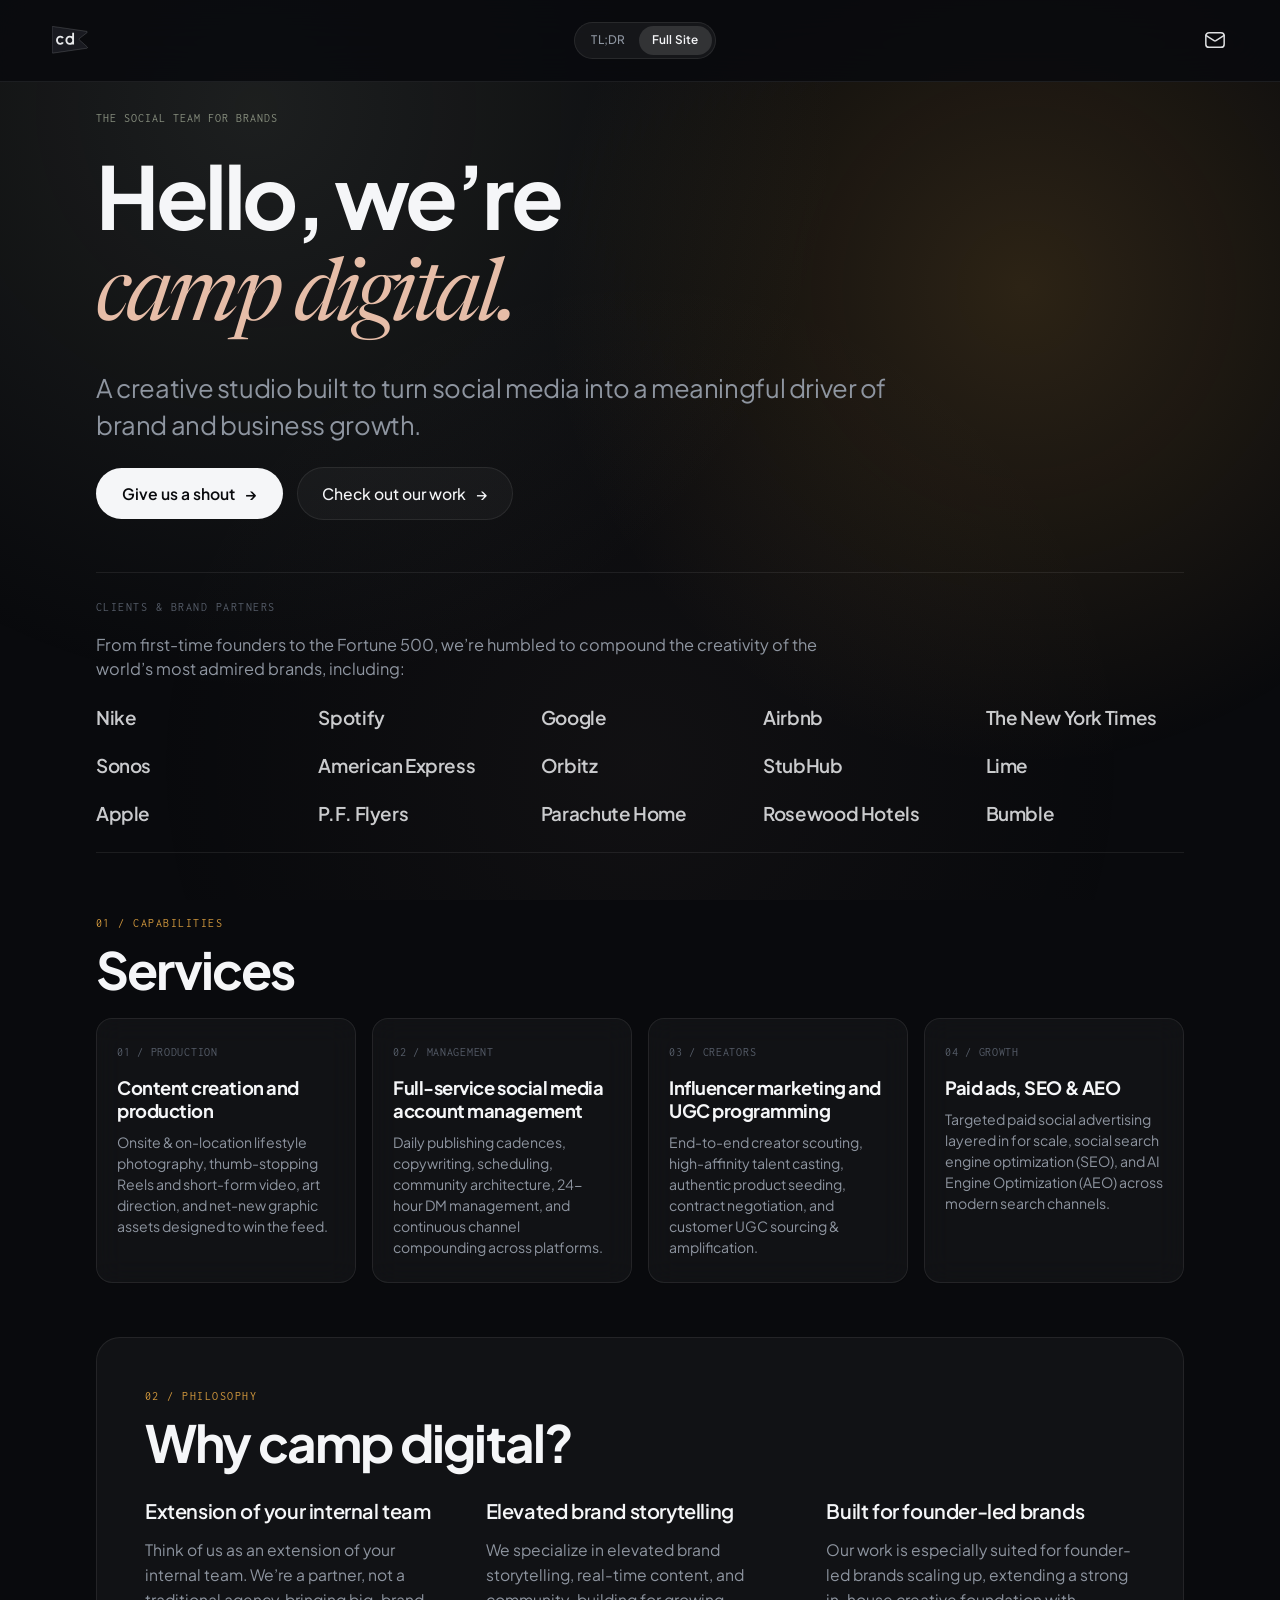
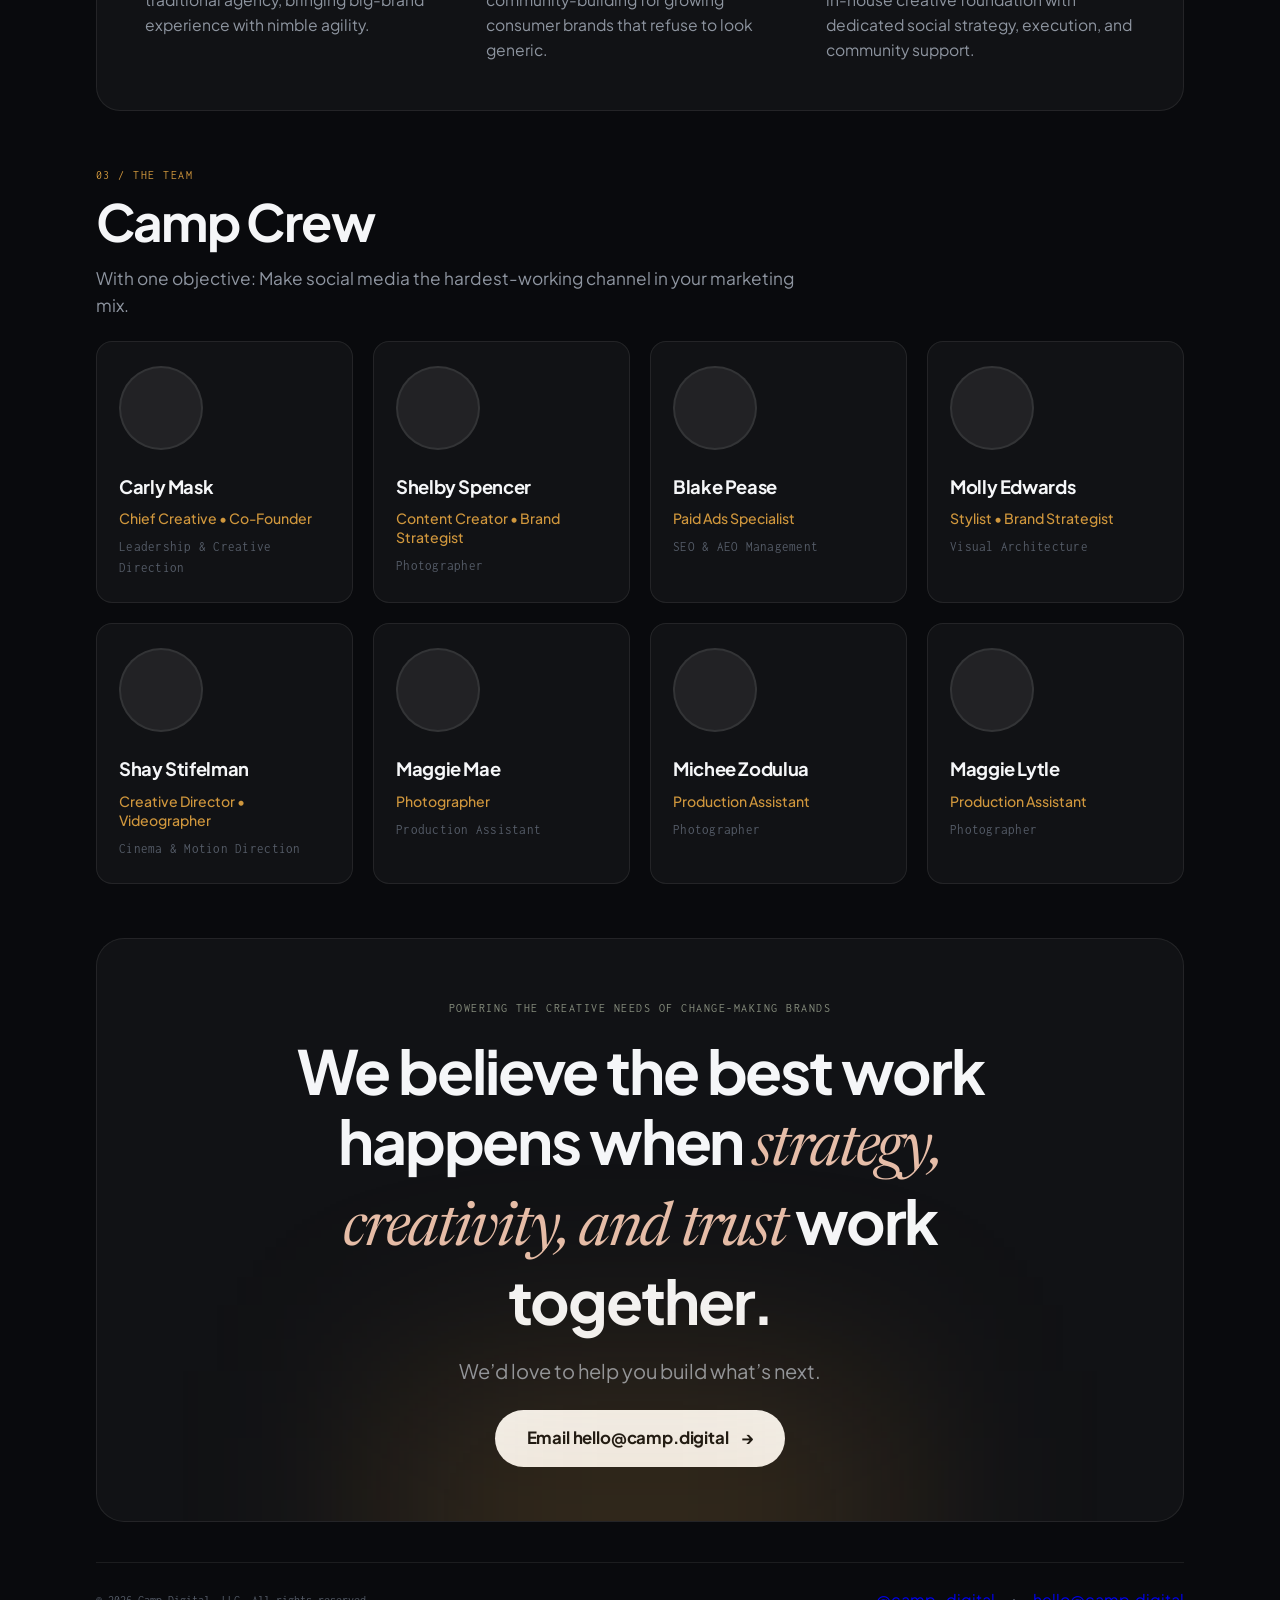
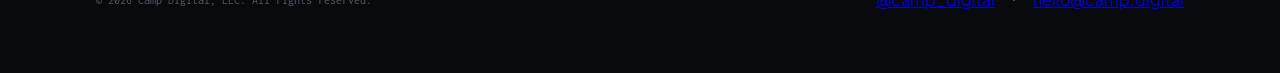
==== studio.html @ dd8657f2 "Fix flag letter spacing, remove Hotel Californian, row of 4 services, and set team placeholder circl" ====
<!DOCTYPE html>
<html lang="en">
<head>
  <meta charset="UTF-8" />
  <meta name="viewport" content="width=device-width, initial-scale=1.0" />
  <title>Camp Digital — The Social Team for Brands</title>
  <meta name="description" content="Hello, we're camp digital. A creative studio built to turn social media into a meaningful driver of brand and business growth." />
  <meta property="og:title" content="Camp Digital — The Social Team for Brands" />
  <meta property="og:description" content="The social team for brands. A creative studio built to turn social media into a meaningful driver of brand and business growth." />
  <meta property="og:url" content="https://camp.digital/studio.html" />
  <meta name="twitter:card" content="summary_large_image" />

  <!-- Favicon -->
  <link rel="icon" type="image/svg+xml" href="assets/favicon.svg" />
  <link rel="alternate icon" href="assets/favicon.svg" />

  <!-- Fonts -->
  <link rel="preconnect" href="https://fonts.googleapis.com" />
  <link rel="preconnect" href="https://fonts.gstatic.com" crossorigin />
  <link href="https://fonts.googleapis.com/css2?family=Inconsolata:wght@400;500;600;700&family=Newsreader:ital,opsz,wght@0,6..72,400..600;1,6..72,300..600&family=Plus+Jakarta+Sans:wght@300;400;500;600;700;800&display=swap" rel="stylesheet" />

  <style>
    :root {
      --bg: #090a0d;
      --bg-card: rgba(255, 255, 255, 0.035);
      --bg-card-hover: rgba(255, 255, 255, 0.065);
      --border: rgba(255, 255, 255, 0.08);
      --border-accent: rgba(208, 151, 61, 0.35);
      --text: #f5f6f8;
      --text-muted: #8e95a0;
      --text-dim: #555c68;
      --gold: #d0973d;
      --gold-glow: rgba(208, 151, 61, 0.18);
      --sage: #878e7e;
      --sage-glow: rgba(135, 142, 126, 0.16);
      --clay: #e6bda8;
      --font-display: 'Plus Jakarta Sans', -apple-system, BlinkMacSystemFont, sans-serif;
      --font-serif: 'Newsreader', Georgia, serif;
      --font-mono: 'Inconsolata', monospace;
      --ease: cubic-bezier(0.16, 1, 0.3, 1);
    }

    * {
      box-sizing: border-box;
      margin: 0;
      padding: 0;
      -webkit-tap-highlight-color: transparent;
    }

    html {
      scroll-behavior: smooth;
    }

    body {
      background: var(--bg);
      color: var(--text);
      font-family: var(--font-display);
      line-height: 1.6;
      overflow-x: hidden;
      -webkit-font-smoothing: antialiased;
      -moz-osx-font-smoothing: grayscale;
    }

    /* Ambient mesh */
    .ambient-bg {
      position: fixed;
      top: 0;
      left: 0;
      right: 0;
      bottom: 0;
      pointer-events: none;
      z-index: 0;
      background: 
        radial-gradient(circle at 20% 12%, var(--sage-glow) 0%, transparent 45%),
        radial-gradient(circle at 80% 32%, var(--gold-glow) 0%, transparent 40%),
        radial-gradient(circle at 50% 85%, rgba(230, 189, 168, 0.04) 0%, transparent 50%);
    }

    /* ── HEADER ── */
    .site-header {
      position: fixed;
      top: 0;
      left: 0;
      right: 0;
      z-index: 100;
      padding: clamp(14px, 2.5vh, 22px) clamp(20px, 4.5vw, 48px);
      display: flex;
      justify-content: space-between;
      align-items: center;
      background: rgba(9, 10, 13, 0.85);
      backdrop-filter: blur(20px);
      -webkit-backdrop-filter: blur(20px);
      border-bottom: 1px solid var(--border);
    }

    /* Official CD Pennant Flag (Top Left) */
    .flag-icon-btn {
      background: none;
      border: none;
      color: var(--text);
      cursor: pointer;
      display: inline-flex;
      align-items: center;
      padding: 4px;
      text-decoration: none;
      transition: transform 0.3s var(--ease), color 0.3s ease;
      opacity: 0.95;
    }

    .flag-icon-btn:hover {
      transform: scale(1.08);
      color: var(--gold);
      opacity: 1;
    }

    .flag-icon-btn svg {
      width: 36px;
      height: 28px;
      display: block;
    }

    /* View Toggle (Centered) */
    .view-toggle {
      display: inline-flex;
      align-items: center;
      background: rgba(255, 255, 255, 0.05);
      border: 1px solid var(--border);
      border-radius: 9999px;
      padding: 3px;
    }

    .view-toggle-item {
      font-size: 0.74rem;
      font-weight: 500;
      letter-spacing: 0.02em;
      color: var(--text-muted);
      padding: 5px 13px;
      border-radius: 9999px;
      text-decoration: none;
      transition: all 0.2s ease;
      white-space: nowrap;
    }

    .view-toggle-item.active {
      background: rgba(255, 255, 255, 0.12);
      color: var(--text);
      font-weight: 600;
    }

    .view-toggle-item:hover:not(.active) {
      color: var(--text);
    }

    /* Minimal Perpetual Mail Icon (Top Right) */
    .mail-icon-btn {
      background: none;
      border: none;
      box-shadow: none;
      color: var(--text);
      display: inline-flex;
      align-items: center;
      justify-content: center;
      padding: 6px;
      cursor: pointer;
      text-decoration: none;
      transition: all 0.25s var(--ease);
      opacity: 0.9;
    }

    .mail-icon-btn:hover {
      color: var(--gold);
      transform: scale(1.15) translateY(-1px);
      opacity: 1;
    }

    .mail-icon-btn:active {
      transform: scale(0.96);
    }

    .mail-icon-btn svg {
      width: 22px;
      height: 22px;
      stroke: currentColor;
      stroke-width: 1.65;
      fill: none;
      stroke-linecap: round;
      stroke-linejoin: round;
    }

    /* ── PAGE WRAPPER ── */
    .page-wrap {
      position: relative;
      z-index: 1;
      max-width: 1200px;
      margin: 0 auto;
      padding: clamp(80px, 12vh, 110px) clamp(20px, 4.5vw, 56px) 60px;
    }

    /* ── HERO SECTION (Page 2 of Deck) ── */
    .hero {
      margin-bottom: clamp(36px, 6vh, 52px);
    }

    .hero-meta {
      display: flex;
      flex-wrap: wrap;
      align-items: center;
      gap: 10px;
      margin-bottom: 22px;
    }

    .hero-meta .mono-tag {
      font-family: var(--font-mono);
      font-size: 0.78rem;
      letter-spacing: 0.08em;
      text-transform: uppercase;
      color: var(--sage);
    }

    .hero-meta .dot {
      width: 4px;
      height: 4px;
      border-radius: 50%;
      background: var(--text-dim);
    }

    .hero-title {
      font-size: clamp(2.8rem, 7.5vw, 5.4rem);
      font-weight: 700;
      letter-spacing: -0.04em;
      line-height: 1.04;
      margin-bottom: 24px;
      max-width: 1000px;
    }

    .hero-title span.serif {
      font-family: var(--font-serif);
      font-weight: 400;
      font-style: italic;
      color: var(--clay);
    }

    .hero-lead {
      font-size: clamp(1.2rem, 2.4vw, 1.6rem);
      font-weight: 400;
      letter-spacing: -0.015em;
      color: var(--text-muted);
      line-height: 1.45;
      max-width: 820px;
      margin-bottom: 24px;
    }

    .hero-cta-row {
      display: flex;
      flex-wrap: wrap;
      align-items: center;
      gap: 14px;
    }

    .btn-hero-primary {
      background: var(--text);
      color: var(--bg);
      font-size: 0.98rem;
      font-weight: 600;
      padding: 13px 26px;
      border-radius: 9999px;
      text-decoration: none;
      display: inline-flex;
      align-items: center;
      gap: 10px;
      transition: transform 0.2s var(--ease), opacity 0.2s ease;
    }

    .btn-hero-primary:hover {
      transform: translateY(-2px);
      opacity: 0.95;
    }

    .btn-hero-secondary {
      background: var(--bg-card);
      border: 1px solid var(--border);
      color: var(--text);
      font-size: 0.98rem;
      font-weight: 500;
      padding: 13px 24px;
      border-radius: 9999px;
      text-decoration: none;
      display: inline-flex;
      align-items: center;
      gap: 10px;
      transition: background 0.2s ease, border-color 0.2s ease, transform 0.2s var(--ease);
    }

    .btn-hero-secondary:hover {
      background: var(--bg-card-hover);
      border-color: var(--border-accent);
      transform: translateY(-2px);
    }

    /* ── CLIENT LOGO ROSTER (Page 5 of Deck) ── */
    .roster-band {
      margin-bottom: clamp(40px, 7vh, 60px);
      padding: 24px 0;
      border-top: 1px solid var(--border);
      border-bottom: 1px solid var(--border);
    }

    .roster-header {
      font-family: var(--font-mono);
      font-size: 0.78rem;
      letter-spacing: 0.12em;
      text-transform: uppercase;
      color: var(--text-dim);
      margin-bottom: 16px;
    }

    .roster-lead {
      font-size: 1.02rem;
      color: var(--text-muted);
      max-width: 760px;
      margin-bottom: 20px;
      line-height: 1.5;
    }

    .roster-grid {
      display: grid;
      grid-template-columns: repeat(auto-fill, minmax(170px, 1fr));
      gap: 18px 24px;
      align-items: center;
    }

    .roster-item {
      font-size: 1.18rem;
      font-weight: 600;
      letter-spacing: -0.02em;
      color: var(--text);
      opacity: 0.82;
      transition: opacity 0.2s ease, color 0.2s ease;
    }

    .roster-item:hover {
      opacity: 1;
      color: var(--gold);
    }

    /* ── SECTION HEADERS ── */
    .section-head {
      margin-bottom: 20px;
    }

    .section-label {
      font-family: var(--font-mono);
      font-size: 0.78rem;
      letter-spacing: 0.12em;
      text-transform: uppercase;
      color: var(--gold);
      margin-bottom: 8px;
      display: block;
    }

    .section-title {
      font-size: clamp(2rem, 4.2vw, 3.2rem);
      font-weight: 700;
      letter-spacing: -0.035em;
      line-height: 1.1;
    }

    /* ── 4 SERVICES (Page 2 of Deck) ── */
    .services-grid {
      display: grid;
      grid-template-columns: repeat(4, 1fr);
      gap: 16px;
      margin-bottom: clamp(36px, 6vh, 56px);
    }

    .service-card {
      background: var(--bg-card);
      border: 1px solid var(--border);
      border-radius: 16px;
      padding: 24px 20px;
      display: flex;
      flex-direction: column;
      justify-content: flex-start;
      backdrop-filter: blur(14px);
      -webkit-backdrop-filter: blur(14px);
      transition: transform 0.25s var(--ease), border-color 0.25s ease, box-shadow 0.25s ease;
      position: relative;
      overflow: hidden;
    }

    .service-card::before {
      content: '';
      position: absolute;
      top: 0;
      left: 0;
      right: 0;
      height: 3px;
      background: linear-gradient(90deg, var(--gold), transparent);
      opacity: 0;
      transition: opacity 0.25s ease;
    }

    .service-card:hover {
      transform: translateY(-4px);
      border-color: var(--border-accent);
      box-shadow: 0 16px 36px rgba(0, 0, 0, 0.3);
    }

    .service-card:hover::before {
      opacity: 1;
    }

    .card-num {
      font-family: var(--font-mono);
      font-size: 0.74rem;
      letter-spacing: 0.06em;
      color: var(--text-dim);
      margin-bottom: 14px;
    }

    .card-title {
      font-size: 1.15rem;
      font-weight: 700;
      letter-spacing: -0.025em;
      line-height: 1.25;
      margin-bottom: 10px;
    }

    .card-body {
      font-size: 0.88rem;
      color: var(--text-muted);
      line-height: 1.5;
    }

    @media (max-width: 992px) {
      .services-grid {
        grid-template-columns: repeat(2, 1fr);
        gap: 16px;
      }
    }

    @media (max-width: 580px) {
      .services-grid {
        grid-template-columns: 1fr;
        gap: 14px;
      }
    }

    /* ── WHY CAMP DIGITAL (Page 3 of Deck) ── */
    .why-section {
      background: var(--bg-card);
      border: 1px solid var(--border);
      border-radius: 24px;
      padding: clamp(28px, 4.5vw, 48px);
      margin-bottom: clamp(36px, 6vh, 56px);
    }

    .why-grid {
      display: grid;
      grid-template-columns: repeat(auto-fit, minmax(280px, 1fr));
      gap: 32px;
      margin-top: 24px;
    }

    .why-item-title {
      font-size: 1.25rem;
      font-weight: 600;
      letter-spacing: -0.02em;
      color: var(--text);
      margin-bottom: 10px;
    }

    .why-item-body {
      font-size: 0.98rem;
      color: var(--text-muted);
      line-height: 1.6;
    }

    /* ── CAMP CREW TEAM GRID (Page 4 of Deck) ── */
    .crew-section {
      margin-bottom: clamp(36px, 6vh, 56px);
    }

    .crew-lead {
      font-size: 1.08rem;
      color: var(--text-muted);
      max-width: 720px;
      margin-bottom: 22px;
      line-height: 1.55;
    }

    .crew-grid {
      display: grid;
      grid-template-columns: repeat(auto-fill, minmax(240px, 1fr));
      gap: 20px;
    }

    .crew-card {
      background: var(--bg-card);
      border: 1px solid var(--border);
      border-radius: 16px;
      padding: 24px 22px;
      display: flex;
      flex-direction: column;
      gap: 8px;
      transition: transform 0.2s var(--ease), border-color 0.2s ease;
    }

    .crew-card:hover {
      transform: translateY(-2px);
      border-color: var(--border-accent);
    }

    .crew-avatar-wrap {
      width: 84px;
      height: 84px;
      border-radius: 50%;
      border: 2px solid var(--border);
      background: rgba(255, 255, 255, 0.07);
      margin-bottom: 14px;
      flex-shrink: 0;
      display: flex;
      align-items: center;
      justify-content: center;
      transition: border-color 0.25s ease, transform 0.25s var(--ease), background 0.25s ease;
    }

    .crew-card:hover .crew-avatar-wrap {
      border-color: var(--gold);
      background: rgba(255, 255, 255, 0.12);
      transform: scale(1.05);
    }

    .crew-name {
      font-size: 1.15rem;
      font-weight: 700;
      letter-spacing: -0.02em;
      color: var(--text);
    }

    .crew-role {
      font-size: 0.88rem;
      font-weight: 500;
      color: var(--gold);
      line-height: 1.35;
    }

    .crew-subrole {
      font-size: 0.82rem;
      color: var(--text-dim);
      font-family: var(--font-mono);
      letter-spacing: 0.02em;
    }

    /* ── CLOSING CREDO & CTA BANNER (Page 16 of Deck) ── */
    .closing-banner {
      text-align: center;
      padding: clamp(40px, 6vh, 64px) 24px;
      background: var(--bg-card);
      border: 1px solid var(--border);
      border-radius: 28px;
      position: relative;
      overflow: hidden;
      margin-bottom: 40px;
    }

    .closing-banner::after {
      content: '';
      position: absolute;
      bottom: -150px;
      left: 50%;
      transform: translateX(-50%);
      width: 500px;
      height: 300px;
      background: var(--gold-glow);
      filter: blur(100px);
      pointer-events: none;
    }

    .closing-badge {
      font-family: var(--font-mono);
      font-size: 0.78rem;
      letter-spacing: 0.12em;
      text-transform: uppercase;
      color: var(--sage);
      margin-bottom: 18px;
      display: inline-block;
    }

    .closing-title {
      font-size: clamp(2.2rem, 5vw, 3.8rem);
      font-weight: 700;
      letter-spacing: -0.035em;
      line-height: 1.15;
      max-width: 800px;
      margin: 0 auto 20px;
    }

    .closing-title span.serif {
      font-family: var(--font-serif);
      font-style: italic;
      font-weight: 400;
      color: var(--clay);
    }

    .closing-lead {
      font-size: clamp(1.05rem, 2vw, 1.25rem);
      color: var(--text-muted);
      max-width: 650px;
      margin: 0 auto 24px;
      line-height: 1.55;
    }

    .btn-mail-large {
      background: var(--text);
      color: var(--bg);
      font-size: 1.05rem;
      font-weight: 700;
      letter-spacing: -0.01em;
      padding: 15px 32px;
      border-radius: 9999px;
      text-decoration: none;
      display: inline-flex;
      align-items: center;
      gap: 12px;
      transition: transform 0.2s var(--ease), opacity 0.2s ease;
    }

    .btn-mail-large:hover {
      transform: scale(1.04);
      opacity: 0.95;
    }

    /* ── FOOTER ── */
    .site-footer {
      padding-top: 24px;
      border-top: 1px solid var(--border);
      display: flex;
      flex-wrap: wrap;
      justify-content: space-between;
      align-items: center;
      gap: 20px;
    }

    .footer-col {
      display: flex;
      align-items: center;
      gap: 16px;
    }

    .footer-copy {
      font-family: var(--font-mono);
      font-size: 0.78rem;
      color: var(--text-dim);
    }


  </style>
</head>
<body>

  <div class="ambient-bg"></div>

  <!-- Header: Clean 3-part layout (Left: Flag, Center: Toggle, Right: Mail) -->
  <header class="site-header">
    <!-- Left: Official CD Pennant Flag -->
    <a href="studio.html" class="flag-icon-btn" aria-label="Camp Digital Home">
      <svg viewBox="0 0 74 56" fill="none" xmlns="http://www.w3.org/2000/svg">
        <path d="M 71.58 44.94 L 1.80 55.03 C 0.85 55.17 0.00 54.43 0.00 53.48 L 0.00 1.69 C 0.00 0.74 0.85 0.00 1.80 0.14 L 71.21 10.18 C 72.59 10.38 73.04 12.14 71.94 12.99 L 56.09 25.09 C 55.31 25.69 55.27 26.85 56.00 27.51 L 72.40 42.21 C 73.40 43.10 72.90 44.74 71.58 44.94 Z" fill="#1a1c22" stroke="rgba(255,255,255,0.22)" stroke-width="1.4" stroke-linejoin="round"/>
        <path d="M 24.2 23.4 C 22.9 20.8 20.4 19.3 17.2 19.3 C 12.1 19.3 8.3 23.2 8.3 28.5 C 8.3 33.8 12.1 37.7 17.2 37.7 C 20.4 37.7 22.9 36.2 24.2 33.6 L 20.4 32.0 C 19.6 33.4 18.3 34.1 17.1 34.1 C 14.2 34.1 12.2 31.8 12.2 28.5 C 12.2 25.2 14.2 22.9 17.1 22.9 C 18.3 22.9 19.6 23.6 20.4 25.0 Z" fill="#f5f6f8"/>
        <path d="M 45.3 13.0 H 41.6 V 20.4 C 40.2 19.5 38.5 19.1 36.5 19.1 C 31.4 19.1 27.6 23.0 27.6 28.5 C 27.6 34.0 31.4 37.9 36.5 37.9 C 38.5 37.9 40.2 37.5 41.6 36.6 V 37.5 H 45.3 Z M 36.5 34.3 C 33.6 34.3 31.5 31.9 31.5 28.5 C 31.5 25.1 33.6 22.7 36.5 22.7 C 39.4 22.7 41.6 25.1 41.6 28.5 C 41.6 31.9 39.4 34.3 36.5 34.3 Z" fill="#f5f6f8"/>
      </svg>
    </a>

    <!-- Center: TL;DR vs Full Site Toggle -->
    <div class="view-toggle" role="group" aria-label="View format">
      <a href="index.html" class="view-toggle-item">TL;DR</a>
      <span class="view-toggle-item active">Full Site</span>
    </div>

    <!-- Right: Perpetual Mail Icon -->
    <a href="mailto:hello@camp.digital" class="mail-icon-btn" aria-label="Email Camp Digital at hello@camp.digital">
      <svg viewBox="0 0 24 24">
        <rect x="2" y="4" width="20" height="16" rx="3.5"></rect>
        <path d="m22 7-8.97 5.7a1.94 1.94 0 0 1-2.06 0L2 7"></path>
      </svg>
    </a>
  </header>

  <!-- Main Wrap -->
  <main class="page-wrap">

    <!-- HERO SECTION (Page 2 of Deck) -->
    <section class="hero">
      <div class="hero-meta">
        <span class="mono-tag">The Social Team for Brands</span>
      </div>

      <h1 class="hero-title">
        Hello, we’re <br />
        <span class="serif">camp digital.</span>
      </h1>

      <p class="hero-lead">
        A creative studio built to turn social media into a meaningful driver of brand and business growth.
      </p>

      <div class="hero-cta-row">
        <a href="mailto:hello@camp.digital" class="btn-hero-primary">
          <span>Give us a shout</span>
          <span>&rarr;</span>
        </a>
        <a href="https://www.instagram.com/camp_digital/" target="_blank" rel="noopener noreferrer" class="btn-hero-secondary">
          <span>Check out our work</span>
          <span>&rarr;</span>
        </a>
      </div>
    </section>

    <!-- CLIENT LOGO ROSTER (Page 5 of Deck) -->
    <section class="roster-band" id="clients">
      <div class="roster-header">Clients &amp; Brand Partners</div>
      <p class="roster-lead">
        From first-time founders to the Fortune 500, we’re humbled to compound the creativity of the world’s most admired brands, including:
      </p>
      <div class="roster-grid">
        <div class="roster-item">Nike</div>
        <div class="roster-item">Spotify</div>
        <div class="roster-item">Google</div>
        <div class="roster-item">Airbnb</div>
        <div class="roster-item">The New York Times</div>
        <div class="roster-item">Sonos</div>
        <div class="roster-item">American Express</div>
        <div class="roster-item">Orbitz</div>
        <div class="roster-item">StubHub</div>
        <div class="roster-item">Lime</div>
        <div class="roster-item">Apple</div>
        <div class="roster-item">P.F. Flyers</div>
        <div class="roster-item">Parachute Home</div>
        <div class="roster-item">Rosewood Hotels</div>
        <div class="roster-item">Bumble</div>
      </div>
    </section>

    <!-- 4 CORE SERVICES (Page 2 of Deck) -->
    <section class="section-head" id="services">
      <span class="section-label">01 / Capabilities</span>
      <h2 class="section-title">Services</h2>
    </section>

    <div class="services-grid">
      <!-- 1 -->
      <article class="service-card">
        <div>
          <div class="card-num">01 / PRODUCTION</div>
          <h3 class="card-title">Content creation and production</h3>
          <p class="card-body">
            Onsite &amp; on-location lifestyle photography, thumb-stopping Reels and short-form video, art direction, and net-new graphic assets designed to win the feed.
          </p>
        </div>
      </article>

      <!-- 2 -->
      <article class="service-card">
        <div>
          <div class="card-num">02 / MANAGEMENT</div>
          <h3 class="card-title">Full-service social media account management</h3>
          <p class="card-body">
            Daily publishing cadences, copywriting, scheduling, community architecture, 24-hour DM management, and continuous channel compounding across platforms.
          </p>
        </div>
      </article>

      <!-- 3 -->
      <article class="service-card">
        <div>
          <div class="card-num">03 / CREATORS</div>
          <h3 class="card-title">Influencer marketing and UGC programming</h3>
          <p class="card-body">
            End-to-end creator scouting, high-affinity talent casting, authentic product seeding, contract negotiation, and customer UGC sourcing &amp; amplification.
          </p>
        </div>
      </article>

      <!-- 4 -->
      <article class="service-card">
        <div>
          <div class="card-num">04 / GROWTH</div>
          <h3 class="card-title">Paid ads, SEO &amp; AEO</h3>
          <p class="card-body">
            Targeted paid social advertising layered in for scale, social search engine optimization (SEO), and AI Engine Optimization (AEO) across modern search channels.
          </p>
        </div>
      </article>
    </div>

    <!-- WHY CAMP DIGITAL (Page 3 of Deck) -->
    <section class="why-section" id="why">
      <div class="section-head" style="margin-bottom: 12px;">
        <span class="section-label">02 / Philosophy</span>
        <h2 class="section-title">Why camp digital?</h2>
      </div>

      <div class="why-grid">
        <div>
          <h3 class="why-item-title">Extension of your internal team</h3>
          <p class="why-item-body">
            Think of us as an extension of your internal team. We’re a partner, not a traditional agency, bringing big-brand experience with nimble agility.
          </p>
        </div>

        <div>
          <h3 class="why-item-title">Elevated brand storytelling</h3>
          <p class="why-item-body">
            We specialize in elevated brand storytelling, real-time content, and community-building for growing consumer brands that refuse to look generic.
          </p>
        </div>

        <div>
          <h3 class="why-item-title">Built for founder-led brands</h3>
          <p class="why-item-body">
            Our work is especially suited for founder-led brands scaling up, extending a strong in-house creative foundation with dedicated social strategy, execution, and community support.
          </p>
        </div>
      </div>
    </section>

    <!-- CAMP CREW TEAM GRID (Page 4 of Deck) -->
    <section class="crew-section" id="crew">
      <div class="section-head" style="margin-bottom: 16px;">
        <span class="section-label">03 / The Team</span>
        <h2 class="section-title">Camp Crew</h2>
      </div>
      <p class="crew-lead">
        With one objective: Make social media the hardest-working channel in your marketing mix.
      </p>

      <div class="crew-grid">
        <div class="crew-card">
          <div class="crew-avatar-wrap" aria-hidden="true"></div>
          <div class="crew-name">Carly Mask</div>
          <div class="crew-role">Chief Creative &bull; Co-Founder</div>
          <div class="crew-subrole">Leadership &amp; Creative Direction</div>
        </div>

        <div class="crew-card">
          <div class="crew-avatar-wrap" aria-hidden="true"></div>
          <div class="crew-name">Shelby Spencer</div>
          <div class="crew-role">Content Creator &bull; Brand Strategist</div>
          <div class="crew-subrole">Photographer</div>
        </div>

        <div class="crew-card">
          <div class="crew-avatar-wrap" aria-hidden="true"></div>
          <div class="crew-name">Blake Pease</div>
          <div class="crew-role">Paid Ads Specialist</div>
          <div class="crew-subrole">SEO &amp; AEO Management</div>
        </div>

        <div class="crew-card">
          <div class="crew-avatar-wrap" aria-hidden="true"></div>
          <div class="crew-name">Molly Edwards</div>
          <div class="crew-role">Stylist &bull; Brand Strategist</div>
          <div class="crew-subrole">Visual Architecture</div>
        </div>

        <div class="crew-card">
          <div class="crew-avatar-wrap" aria-hidden="true"></div>
          <div class="crew-name">Shay Stifelman</div>
          <div class="crew-role">Creative Director &bull; Videographer</div>
          <div class="crew-subrole">Cinema &amp; Motion Direction</div>
        </div>

        <div class="crew-card">
          <div class="crew-avatar-wrap" aria-hidden="true"></div>
          <div class="crew-name">Maggie Mae</div>
          <div class="crew-role">Photographer</div>
          <div class="crew-subrole">Production Assistant</div>
        </div>

        <div class="crew-card">
          <div class="crew-avatar-wrap" aria-hidden="true"></div>
          <div class="crew-name">Michee Zodulua</div>
          <div class="crew-role">Production Assistant</div>
          <div class="crew-subrole">Photographer</div>
        </div>

        <div class="crew-card">
          <div class="crew-avatar-wrap" aria-hidden="true"></div>
          <div class="crew-name">Maggie Lytle</div>
          <div class="crew-role">Production Assistant</div>
          <div class="crew-subrole">Photographer</div>
        </div>
      </div>
    </section>

    <!-- CLOSING CREDO & CTA BANNER (Page 16 of Deck) -->
    <section class="closing-banner">
      <span class="closing-badge">Powering the creative needs of change-making brands</span>
      <h2 class="closing-title">
        We believe the best work happens when <span class="serif">strategy, creativity, and trust</span> work together.
      </h2>
      <p class="closing-lead">
        We’d love to help you build what’s next.
      </p>
      <a href="mailto:hello@camp.digital" class="btn-mail-large">
        <span>Email hello@camp.digital</span>
        <span>&rarr;</span>
      </a>
    </section>

    <!-- FOOTER -->
    <footer class="site-footer">
      <div class="footer-col">
        <span class="footer-copy">&copy; <span id="year">2026</span> Camp Digital, LLC. All rights reserved.</span>
      </div>
      <div class="footer-col">
        <a href="https://www.instagram.com/camp_digital/" target="_blank" rel="noopener noreferrer" class="nav-link" style="display:inline;">@camp_digital</a>
        <span class="footer-copy">&bull;</span>
        <a href="mailto:hello@camp.digital" class="nav-link" style="display:inline;">hello@camp.digital</a>
      </div>
    </footer>

  </main>


  <script>
    document.getElementById('year').textContent = new Date().getFullYear();
  </script>
</body>
</html>
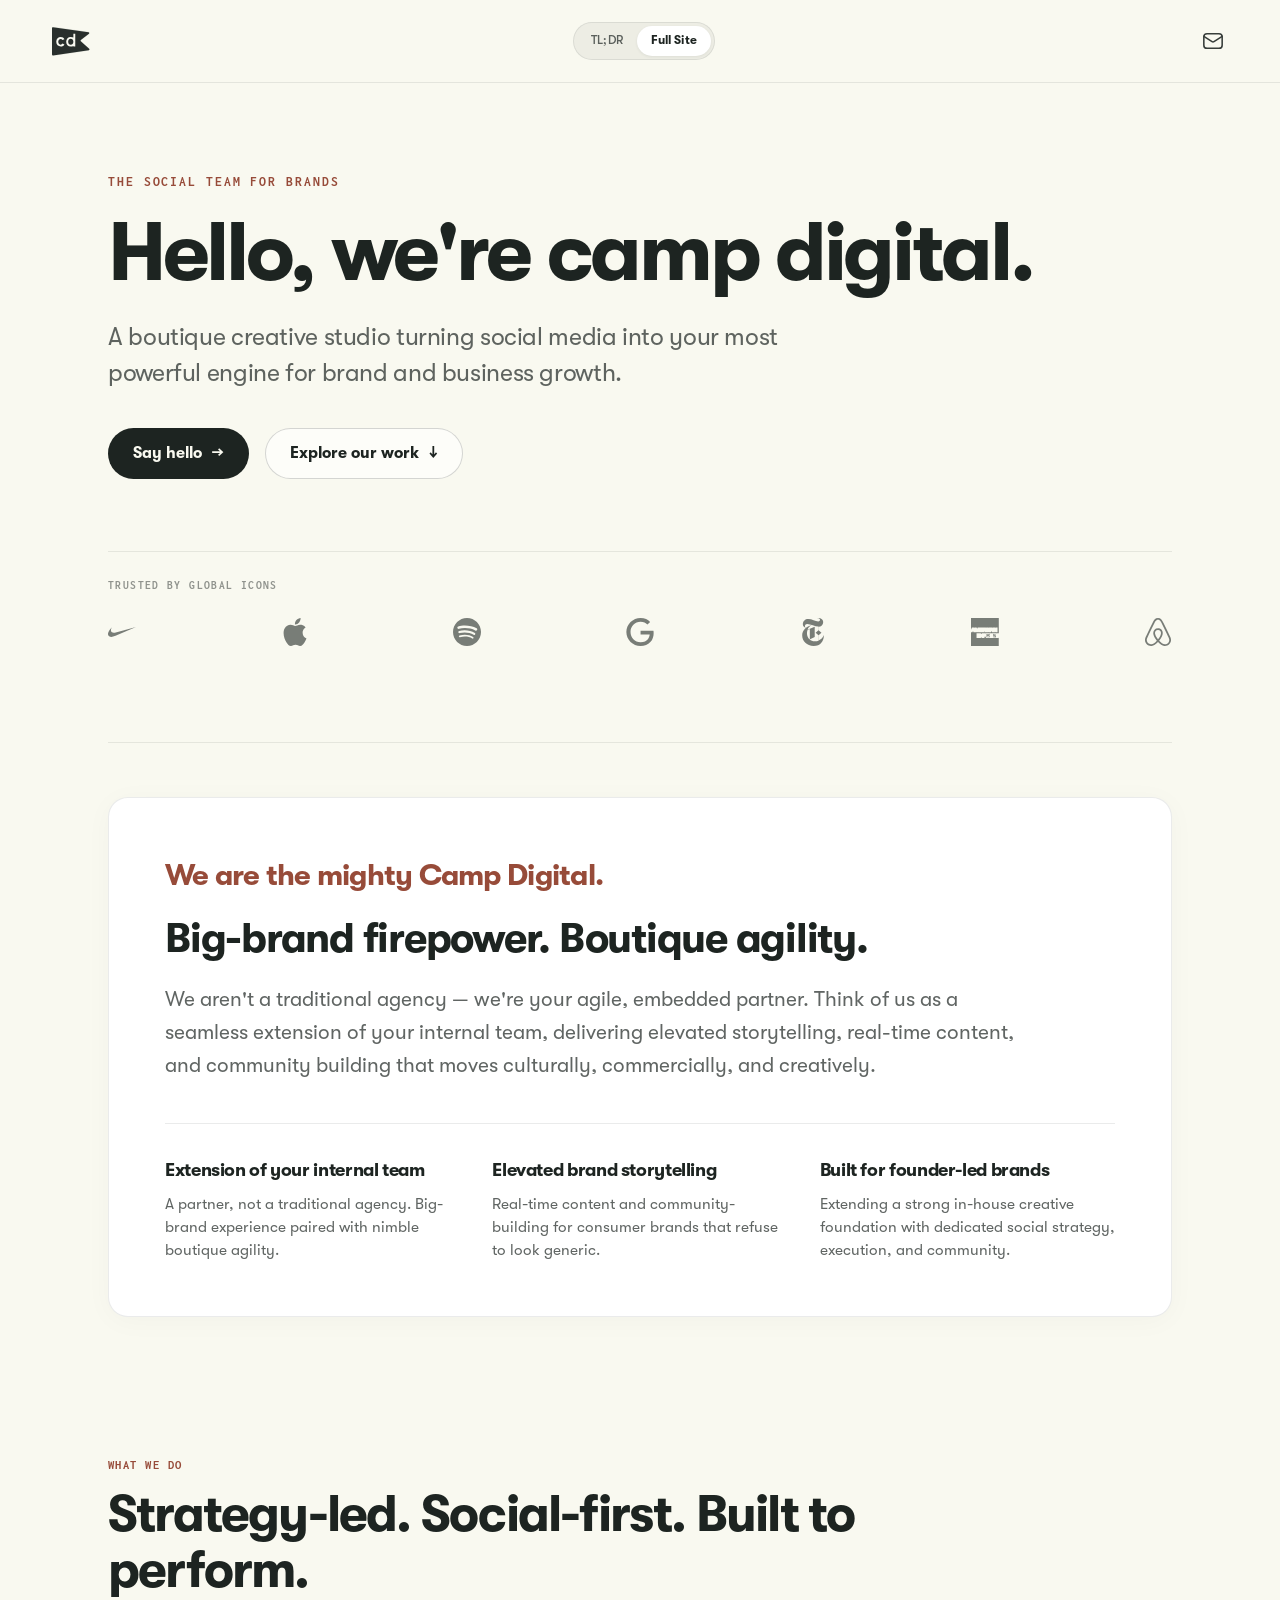
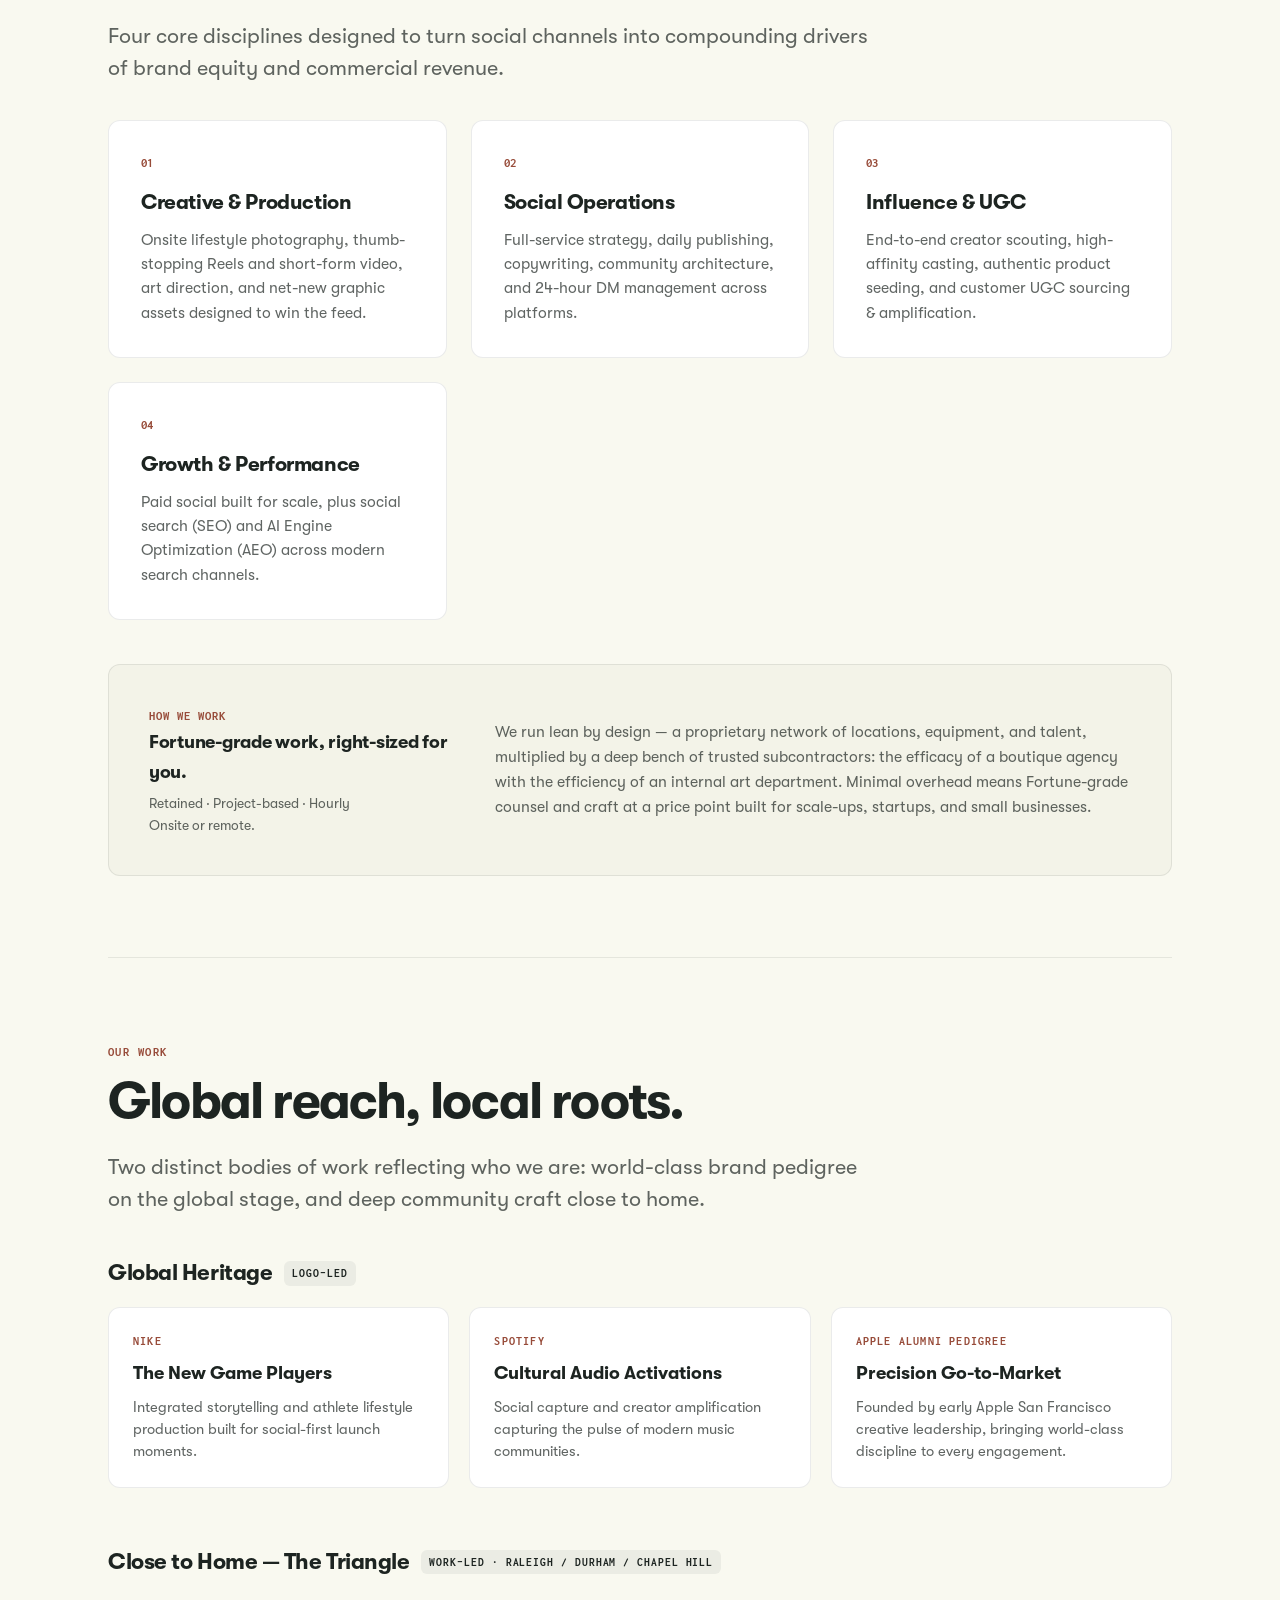
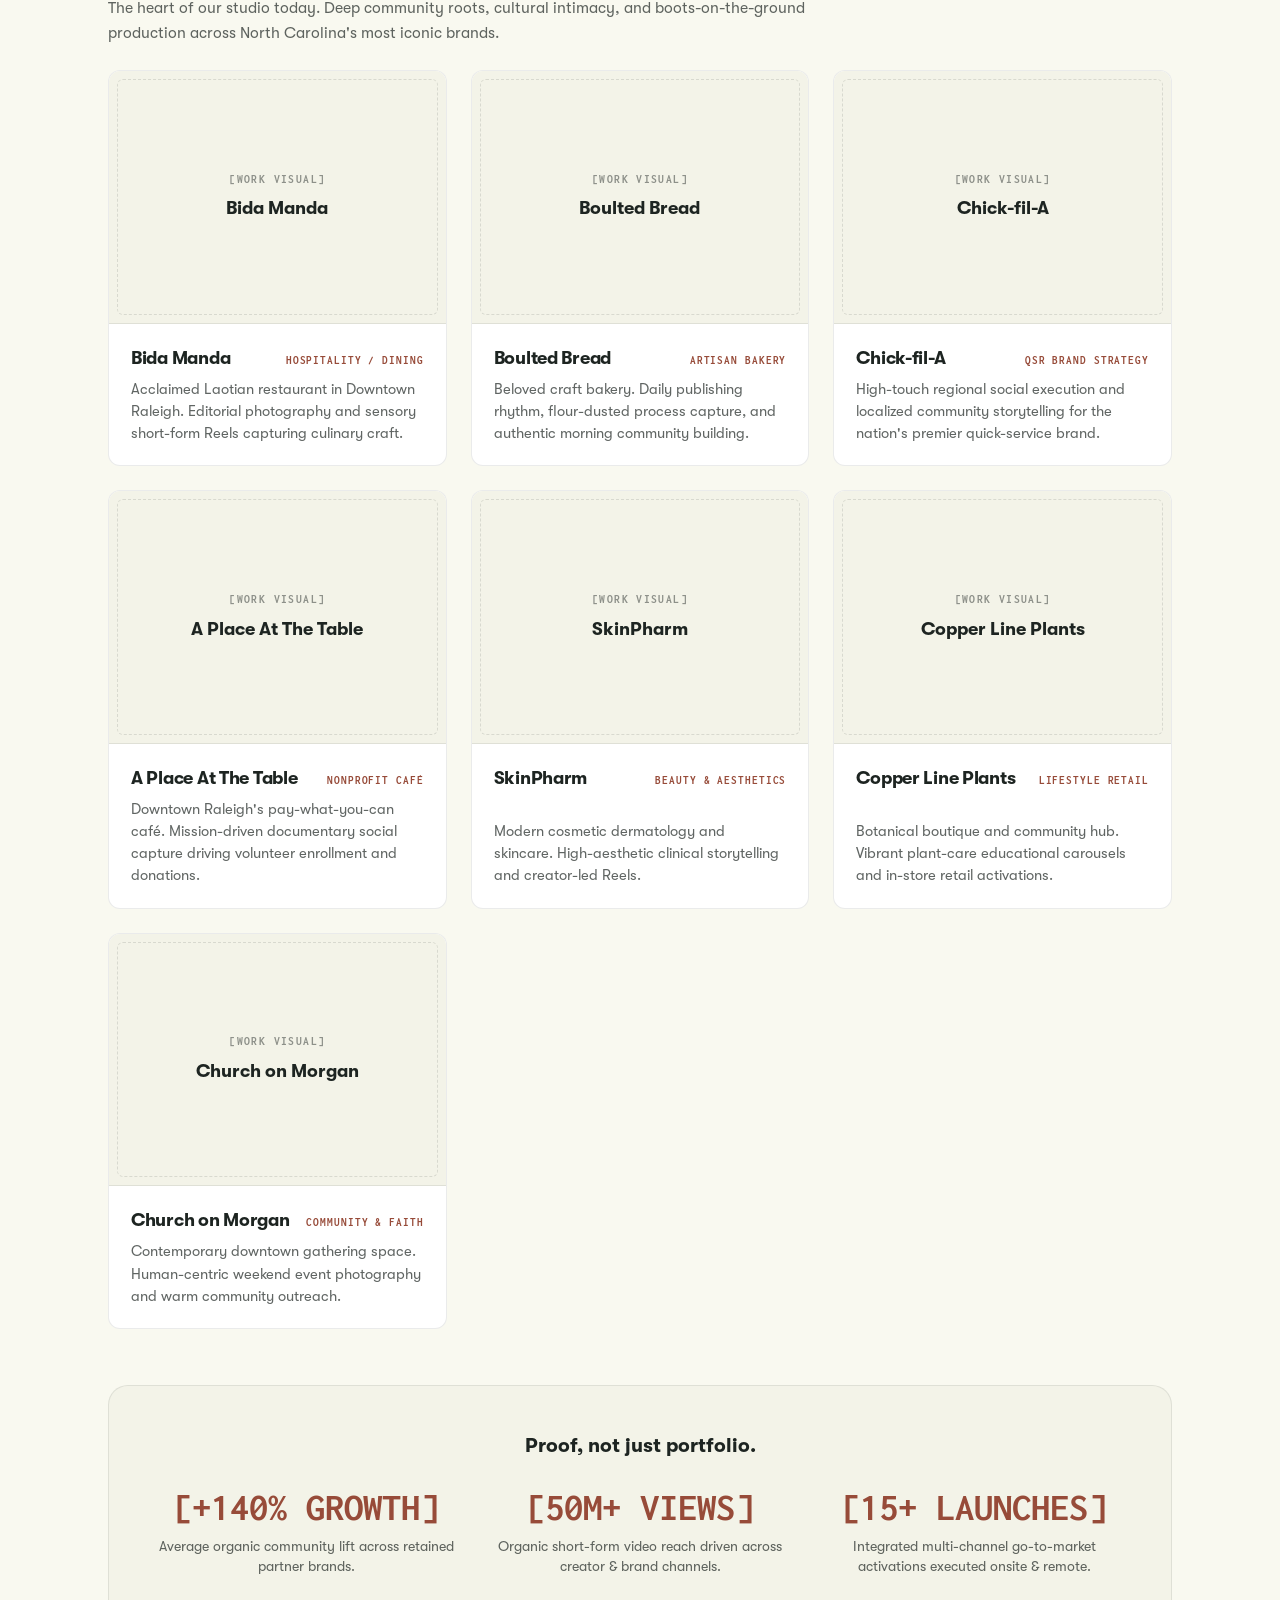
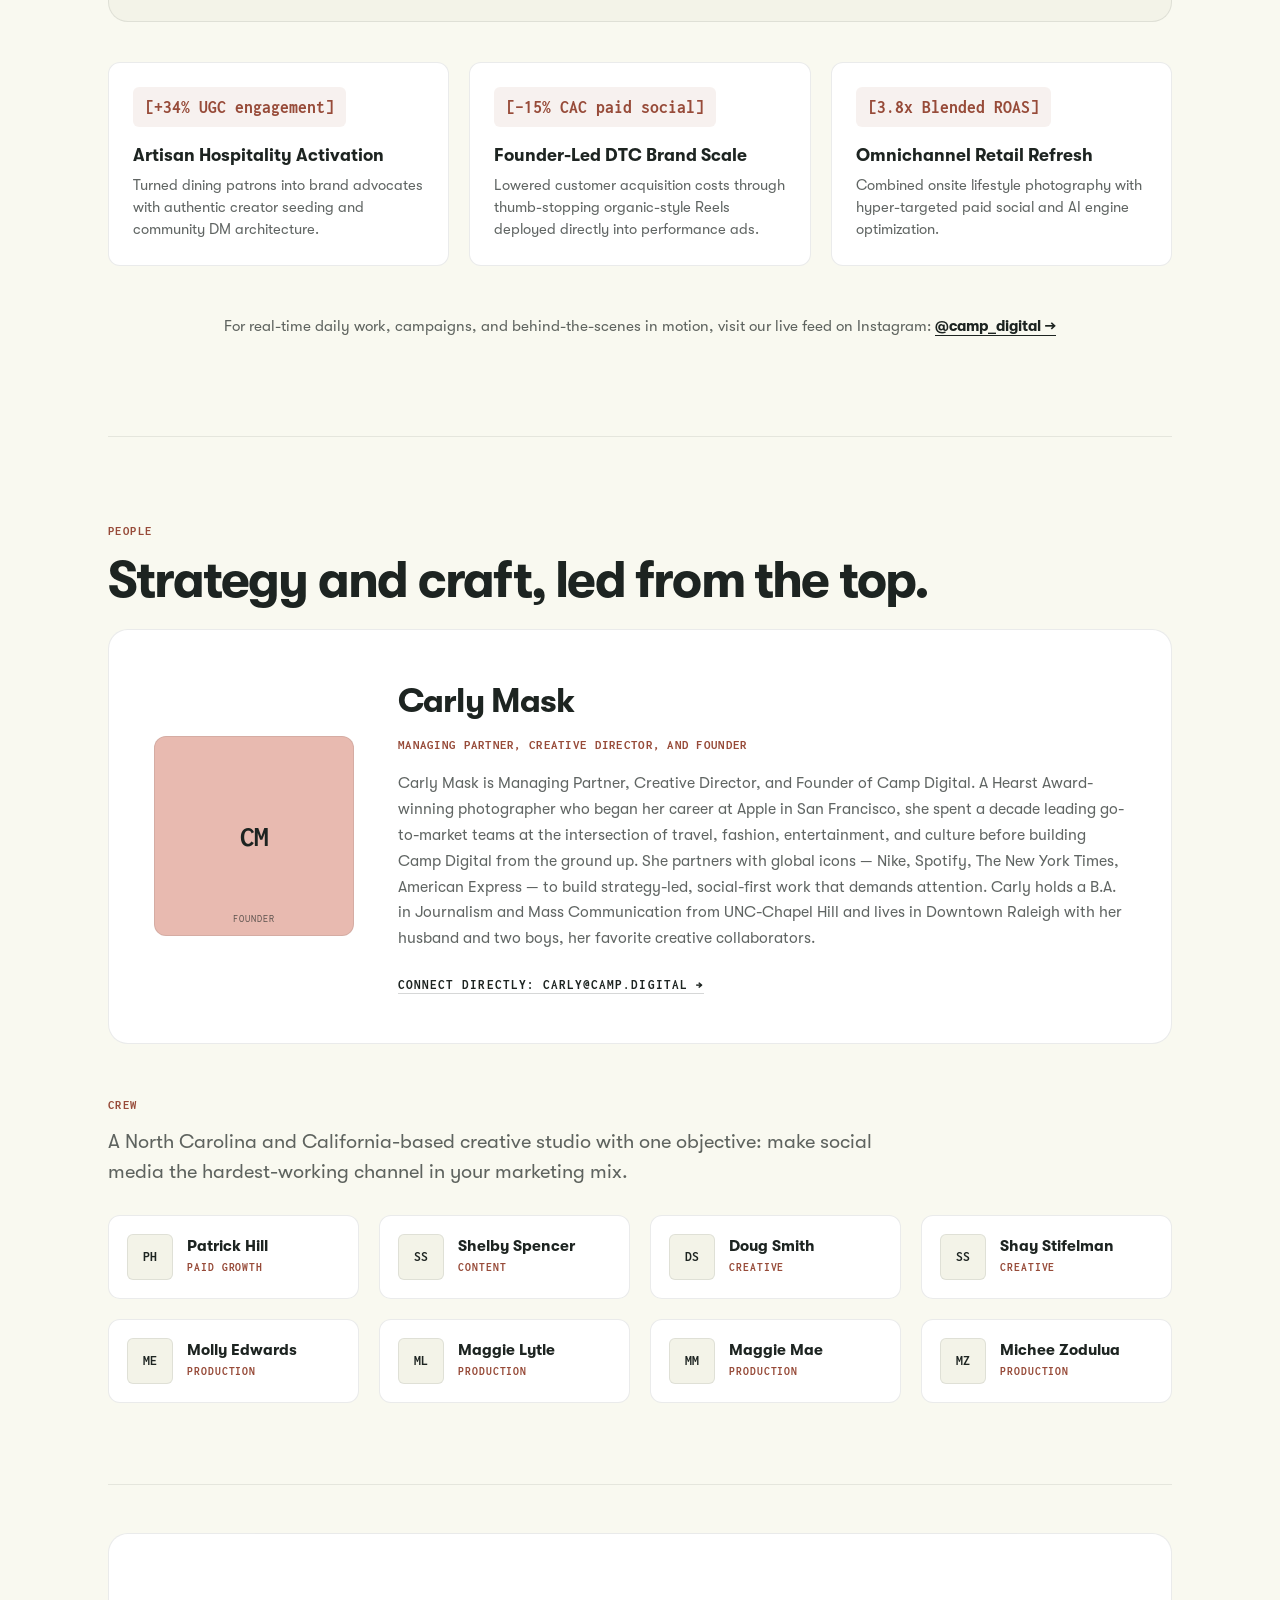
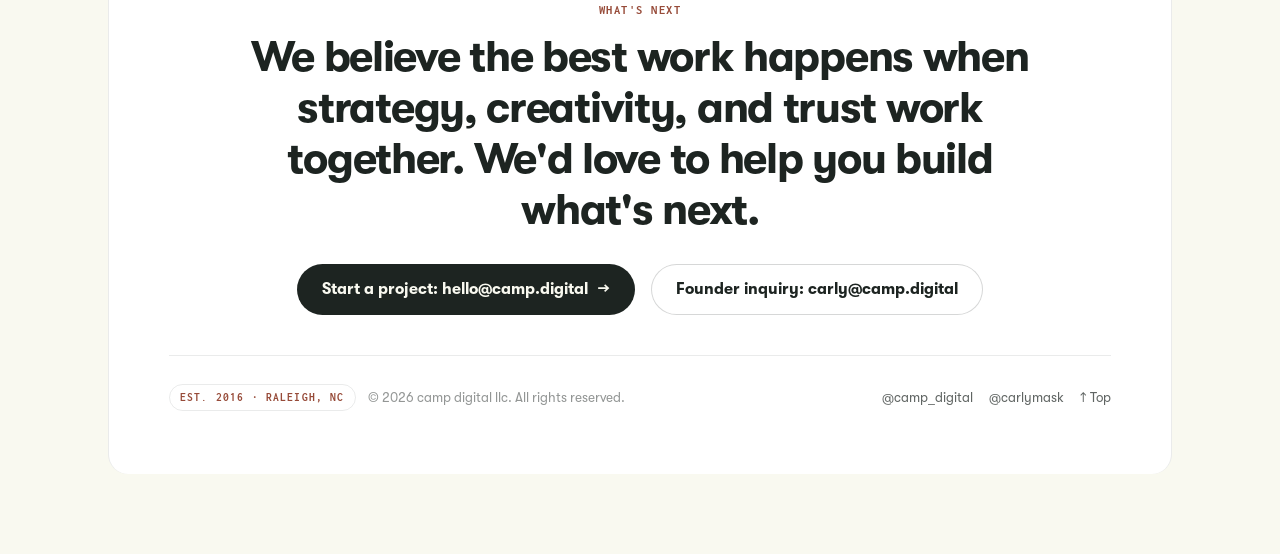
==== commit 223c9584: "Redesign to warm brand palette and GT Walsheim typography per v2.3 brief" ====
--- a/studio.html
+++ b/studio.html
@@ -4,42 +4,27 @@
   <meta charset="UTF-8" />
   <meta name="viewport" content="width=device-width, initial-scale=1.0" />
   <title>Camp Digital — The Social Team for Brands</title>
-  <meta name="description" content="Hello, we're camp digital. A creative studio built to turn social media into a meaningful driver of brand and business growth." />
+  <meta name="description" content="A boutique creative studio turning social media into your most powerful engine for brand and business growth. Big-brand firepower, boutique agility." />
+  
+  <!-- Open Graph / Meta -->
+  <meta property="og:type" content="website" />
   <meta property="og:title" content="Camp Digital — The Social Team for Brands" />
-  <meta property="og:description" content="The social team for brands. A creative studio built to turn social media into a meaningful driver of brand and business growth." />
+  <meta property="og:description" content="A boutique creative studio turning social media into your most powerful engine for brand and business growth." />
   <meta property="og:url" content="https://camp.digital/studio.html" />
+  <meta property="og:image" content="assets/og-image.svg" />
   <meta name="twitter:card" content="summary_large_image" />
+  <meta name="twitter:title" content="Camp Digital — The Social Team for Brands" />
+  <meta name="twitter:description" content="A boutique creative studio turning social media into your most powerful engine for brand and business growth." />
+  <meta name="twitter:image" content="assets/og-image.svg" />
 
   <!-- Favicon -->
   <link rel="icon" type="image/svg+xml" href="assets/favicon.svg" />
   <link rel="alternate icon" href="assets/favicon.svg" />
 
-  <!-- Fonts -->
-  <link rel="preconnect" href="https://fonts.googleapis.com" />
-  <link rel="preconnect" href="https://fonts.gstatic.com" crossorigin />
-  <link href="https://fonts.googleapis.com/css2?family=Inconsolata:wght@400;500;600;700&family=Newsreader:ital,opsz,wght@0,6..72,400..600;1,6..72,300..600&family=Plus+Jakarta+Sans:wght@300;400;500;600;700;800&display=swap" rel="stylesheet" />
+  <!-- Tokens & Licensed Type -->
+  <link rel="stylesheet" href="tokens.css" />
 
   <style>
-    :root {
-      --bg: #090a0d;
-      --bg-card: rgba(255, 255, 255, 0.035);
-      --bg-card-hover: rgba(255, 255, 255, 0.065);
-      --border: rgba(255, 255, 255, 0.08);
-      --border-accent: rgba(208, 151, 61, 0.35);
-      --text: #f5f6f8;
-      --text-muted: #8e95a0;
-      --text-dim: #555c68;
-      --gold: #d0973d;
-      --gold-glow: rgba(208, 151, 61, 0.18);
-      --sage: #878e7e;
-      --sage-glow: rgba(135, 142, 126, 0.16);
-      --clay: #e6bda8;
-      --font-display: 'Plus Jakarta Sans', -apple-system, BlinkMacSystemFont, sans-serif;
-      --font-serif: 'Newsreader', Georgia, serif;
-      --font-mono: 'Inconsolata', monospace;
-      --ease: cubic-bezier(0.16, 1, 0.3, 1);
-    }
-
     * {
       box-sizing: border-box;
       margin: 0;
@@ -49,31 +34,17 @@
 
     html {
       scroll-behavior: smooth;
+      background-color: var(--surface);
     }
 
     body {
-      background: var(--bg);
-      color: var(--text);
+      background-color: var(--surface);
+      color: var(--text-primary);
       font-family: var(--font-display);
       line-height: 1.6;
       overflow-x: hidden;
       -webkit-font-smoothing: antialiased;
       -moz-osx-font-smoothing: grayscale;
-    }
-
-    /* Ambient mesh */
-    .ambient-bg {
-      position: fixed;
-      top: 0;
-      left: 0;
-      right: 0;
-      bottom: 0;
-      pointer-events: none;
-      z-index: 0;
-      background: 
-        radial-gradient(circle at 20% 12%, var(--sage-glow) 0%, transparent 45%),
-        radial-gradient(circle at 80% 32%, var(--gold-glow) 0%, transparent 40%),
-        radial-gradient(circle at 50% 85%, rgba(230, 189, 168, 0.04) 0%, transparent 50%);
     }
 
     /* ── HEADER ── */
@@ -83,849 +54,1480 @@
       left: 0;
       right: 0;
       z-index: 100;
-      padding: clamp(14px, 2.5vh, 22px) clamp(20px, 4.5vw, 48px);
+      padding: clamp(14px, 2.8vh, 22px) clamp(20px, 4.5vw, 48px);
       display: flex;
       justify-content: space-between;
       align-items: center;
-      background: rgba(9, 10, 13, 0.85);
-      backdrop-filter: blur(20px);
-      -webkit-backdrop-filter: blur(20px);
-      border-bottom: 1px solid var(--border);
-    }
-
-    /* Official CD Pennant Flag (Top Left) */
+      background: rgba(249, 249, 240, 0.92);
+      backdrop-filter: blur(16px);
+      -webkit-backdrop-filter: blur(16px);
+      border-bottom: 1px solid var(--border-subtle);
+    }
+
+    /* CD Pennant Flag */
     .flag-icon-btn {
       background: none;
       border: none;
-      color: var(--text);
+      color: var(--ink);
       cursor: pointer;
       display: inline-flex;
       align-items: center;
       padding: 4px;
       text-decoration: none;
-      transition: transform 0.3s var(--ease), color 0.3s ease;
+      transition: transform 0.25s var(--ease), opacity 0.2s ease;
       opacity: 0.95;
     }
 
     .flag-icon-btn:hover {
-      transform: scale(1.08);
-      color: var(--gold);
+      transform: scale(1.06);
       opacity: 1;
     }
 
+    .flag-icon-btn:focus-visible {
+      outline: none;
+      box-shadow: var(--focus-ring);
+      border-radius: var(--radius-sm);
+    }
+
     .flag-icon-btn svg {
-      width: 36px;
-      height: 28px;
+      width: 38px;
+      height: 29px;
       display: block;
     }
 
-    /* View Toggle (Centered) */
+    /* Segmented View Toggle */
     .view-toggle {
       display: inline-flex;
       align-items: center;
-      background: rgba(255, 255, 255, 0.05);
-      border: 1px solid var(--border);
-      border-radius: 9999px;
+      background: rgba(29, 36, 33, 0.05);
+      border: 1px solid var(--border-subtle);
+      border-radius: var(--radius-full);
       padding: 3px;
     }
 
     .view-toggle-item {
-      font-size: 0.74rem;
+      font-size: 0.76rem;
       font-weight: 500;
-      letter-spacing: 0.02em;
+      letter-spacing: 0.01em;
       color: var(--text-muted);
-      padding: 5px 13px;
-      border-radius: 9999px;
+      padding: 5px 14px;
+      border-radius: var(--radius-full);
       text-decoration: none;
       transition: all 0.2s ease;
       white-space: nowrap;
     }
 
     .view-toggle-item.active {
-      background: rgba(255, 255, 255, 0.12);
-      color: var(--text);
-      font-weight: 600;
+      background: var(--surface-card);
+      color: var(--text-primary);
+      font-weight: 700;
+      box-shadow: 0 1px 3px rgba(29, 36, 33, 0.08);
     }
 
     .view-toggle-item:hover:not(.active) {
-      color: var(--text);
-    }
-
-    /* Minimal Perpetual Mail Icon (Top Right) */
+      color: var(--text-primary);
+    }
+
+    .view-toggle-item:focus-visible {
+      outline: none;
+      box-shadow: var(--focus-ring);
+    }
+
+    /* Standalone Mail Icon */
     .mail-icon-btn {
       background: none;
       border: none;
-      box-shadow: none;
-      color: var(--text);
+      color: var(--ink);
       display: inline-flex;
       align-items: center;
       justify-content: center;
-      padding: 6px;
+      padding: 8px;
       cursor: pointer;
       text-decoration: none;
-      transition: all 0.25s var(--ease);
-      opacity: 0.9;
+      transition: transform 0.25s var(--ease), color 0.2s ease, opacity 0.2s ease;
+      opacity: 0.88;
     }
 
     .mail-icon-btn:hover {
-      color: var(--gold);
-      transform: scale(1.15) translateY(-1px);
+      color: var(--accent);
+      transform: scale(1.12) translateY(-1px);
       opacity: 1;
     }
 
-    .mail-icon-btn:active {
-      transform: scale(0.96);
+    .mail-icon-btn:focus-visible {
+      outline: none;
+      box-shadow: var(--focus-ring);
+      border-radius: var(--radius-sm);
     }
 
     .mail-icon-btn svg {
       width: 22px;
       height: 22px;
       stroke: currentColor;
-      stroke-width: 1.65;
+      stroke-width: 1.7;
       fill: none;
       stroke-linecap: round;
       stroke-linejoin: round;
     }
 
-    /* ── PAGE WRAPPER ── */
+    /* ── MAIN LAYOUT WRAPPER ── */
     .page-wrap {
-      position: relative;
-      z-index: 1;
-      max-width: 1200px;
+      max-width: var(--max-width);
       margin: 0 auto;
-      padding: clamp(80px, 12vh, 110px) clamp(20px, 4.5vw, 56px) 60px;
-    }
-
-    /* ── HERO SECTION (Page 2 of Deck) ── */
+      padding: clamp(90px, 14vh, 130px) clamp(20px, 4.5vw, 48px) 80px;
+    }
+
+    /* ── SECTION COMMON STYLES ── */
+    section {
+      padding: clamp(48px, 9vh, 84px) 0;
+      border-bottom: 1px solid var(--border-subtle);
+    }
+
+    section:last-of-type {
+      border-bottom: none;
+    }
+
+    .section-eyebrow {
+      font-family: var(--font-mono);
+      font-size: 0.78rem;
+      font-weight: 700;
+      text-transform: uppercase;
+      letter-spacing: 0.12em;
+      color: var(--accent);
+      margin-bottom: 12px;
+      display: inline-flex;
+      align-items: center;
+      gap: 8px;
+    }
+
+    .section-title {
+      font-size: clamp(2rem, 5vw, 3.2rem);
+      font-weight: 700;
+      letter-spacing: -0.035em;
+      line-height: 1.1;
+      color: var(--text-primary);
+      margin-bottom: 20px;
+      max-width: 880px;
+    }
+
+    .section-lead {
+      font-size: clamp(1.1rem, 2.2vw, 1.35rem);
+      font-weight: 400;
+      color: var(--text-muted);
+      line-height: 1.5;
+      max-width: 760px;
+      margin-bottom: 36px;
+    }
+
+    /* ── 1. HERO SECTION ── */
     .hero {
-      margin-bottom: clamp(36px, 6vh, 52px);
-    }
-
-    .hero-meta {
-      display: flex;
-      flex-wrap: wrap;
-      align-items: center;
-      gap: 10px;
-      margin-bottom: 22px;
-    }
-
-    .hero-meta .mono-tag {
-      font-family: var(--font-mono);
-      font-size: 0.78rem;
-      letter-spacing: 0.08em;
+      padding-top: clamp(24px, 5vh, 48px);
+      padding-bottom: clamp(40px, 7vh, 64px);
+    }
+
+    .hero-eyebrow {
+      font-family: var(--font-mono);
+      font-size: clamp(0.74rem, 1.5vw, 0.85rem);
+      font-weight: 700;
       text-transform: uppercase;
-      color: var(--sage);
-    }
-
-    .hero-meta .dot {
-      width: 4px;
-      height: 4px;
-      border-radius: 50%;
-      background: var(--text-dim);
+      letter-spacing: 0.14em;
+      color: var(--accent);
+      margin-bottom: 18px;
     }
 
     .hero-title {
-      font-size: clamp(2.8rem, 7.5vw, 5.4rem);
+      font-size: clamp(2.8rem, 7.8vw, 5.2rem);
       font-weight: 700;
       letter-spacing: -0.04em;
-      line-height: 1.04;
+      line-height: 1.02;
+      color: var(--text-primary);
       margin-bottom: 24px;
-      max-width: 1000px;
-    }
-
-    .hero-title span.serif {
-      font-family: var(--font-serif);
-      font-weight: 400;
-      font-style: italic;
-      color: var(--clay);
-    }
-
-    .hero-lead {
-      font-size: clamp(1.2rem, 2.4vw, 1.6rem);
+      max-width: 960px;
+    }
+
+    .hero-subhead {
+      font-size: clamp(1.18rem, 2.5vw, 1.55rem);
       font-weight: 400;
       letter-spacing: -0.015em;
       color: var(--text-muted);
       line-height: 1.45;
-      max-width: 820px;
-      margin-bottom: 24px;
-    }
-
-    .hero-cta-row {
+      max-width: 740px;
+      margin-bottom: 36px;
+    }
+
+    .hero-actions {
       display: flex;
       flex-wrap: wrap;
       align-items: center;
-      gap: 14px;
-    }
-
-    .btn-hero-primary {
-      background: var(--text);
-      color: var(--bg);
-      font-size: 0.98rem;
+      gap: 16px;
+      margin-bottom: clamp(48px, 8vh, 72px);
+    }
+
+    .btn {
+      font-family: inherit;
+      font-size: 1rem;
       font-weight: 600;
-      padding: 13px 26px;
-      border-radius: 9999px;
       text-decoration: none;
       display: inline-flex;
       align-items: center;
       gap: 10px;
-      transition: transform 0.2s var(--ease), opacity 0.2s ease;
-    }
-
-    .btn-hero-primary:hover {
+      padding: 12px 24px;
+      border-radius: var(--radius-full);
+      transition: all 0.2s var(--ease);
+      cursor: pointer;
+      border: 1px solid transparent;
+    }
+
+    .btn-primary {
+      background: var(--ink);
+      color: var(--cream);
+    }
+
+    .btn-primary:hover {
+      background: #000000;
+      transform: translateY(-1px);
+      box-shadow: 0 4px 14px rgba(29, 36, 33, 0.15);
+    }
+
+    .btn-secondary {
+      background: rgba(255, 255, 255, 0.6);
+      color: var(--text-primary);
+      border-color: var(--border-medium);
+    }
+
+    .btn-secondary:hover {
+      background: var(--surface-card);
+      color: var(--accent);
+      border-color: var(--accent);
+      transform: translateY(-1px);
+    }
+
+    .btn:focus-visible {
+      outline: none;
+      box-shadow: var(--focus-ring);
+    }
+
+    /* ── 2. GLOBAL LOGO GARDEN (Directly below hero) ── */
+    .logo-garden-stage {
+      padding: 24px 0 32px;
+      border-top: 1px solid var(--border-subtle);
+    }
+
+    .logo-garden-header {
+      font-family: var(--font-mono);
+      font-size: 0.72rem;
+      font-weight: 700;
+      text-transform: uppercase;
+      letter-spacing: 0.12em;
+      color: var(--text-faint);
+      margin-bottom: 22px;
+    }
+
+    .logo-garden {
+      display: flex;
+      flex-wrap: wrap;
+      align-items: center;
+      justify-content: space-between;
+      gap: clamp(20px, 4vw, 38px);
+    }
+
+    .logo-item {
+      display: inline-flex;
+      align-items: center;
+      justify-content: center;
+      color: var(--ink);
+      opacity: 0.58;
+      transition: opacity 0.25s ease, transform 0.25s var(--ease);
+      height: 30px;
+    }
+
+    .logo-item:hover {
+      opacity: 1;
       transform: translateY(-2px);
-      opacity: 0.95;
-    }
-
-    .btn-hero-secondary {
-      background: var(--bg-card);
-      border: 1px solid var(--border);
-      color: var(--text);
-      font-size: 0.98rem;
-      font-weight: 500;
-      padding: 13px 24px;
-      border-radius: 9999px;
-      text-decoration: none;
-      display: inline-flex;
-      align-items: center;
-      gap: 10px;
-      transition: background 0.2s ease, border-color 0.2s ease, transform 0.2s var(--ease);
-    }
-
-    .btn-hero-secondary:hover {
-      background: var(--bg-card-hover);
-      border-color: var(--border-accent);
-      transform: translateY(-2px);
-    }
-
-    /* ── CLIENT LOGO ROSTER (Page 5 of Deck) ── */
-    .roster-band {
-      margin-bottom: clamp(40px, 7vh, 60px);
-      padding: 24px 0;
-      border-top: 1px solid var(--border);
-      border-bottom: 1px solid var(--border);
-    }
-
-    .roster-header {
-      font-family: var(--font-mono);
-      font-size: 0.78rem;
-      letter-spacing: 0.12em;
-      text-transform: uppercase;
-      color: var(--text-dim);
+    }
+
+    .logo-item svg {
+      height: 100%;
+      width: auto;
+      max-height: 28px;
+      max-width: 90px;
+      display: block;
+      fill: currentColor;
+    }
+
+    /* ── 3. POSITIONING / WHY CAMP DIGITAL ── */
+    .positioning {
+      background: var(--surface-card);
+      border: 1px solid var(--border-subtle);
+      border-radius: var(--radius-lg);
+      padding: clamp(32px, 6vh, 56px) clamp(24px, 5vw, 56px);
+      box-shadow: 0 4px 28px rgba(29, 36, 33, 0.03);
+      margin: clamp(36px, 6vh, 56px) 0;
+    }
+
+    .brand-anchor {
+      font-size: clamp(1.4rem, 3.2vw, 1.85rem);
+      font-weight: 700;
+      letter-spacing: -0.025em;
+      color: var(--accent);
       margin-bottom: 16px;
     }
 
-    .roster-lead {
-      font-size: 1.02rem;
+    .positioning-lead {
+      font-size: clamp(1.8rem, 4.4vw, 2.6rem);
+      font-weight: 700;
+      letter-spacing: -0.03em;
+      line-height: 1.15;
+      color: var(--text-primary);
+      margin-bottom: 20px;
+    }
+
+    .positioning-body {
+      font-size: clamp(1.1rem, 2.2vw, 1.3rem);
+      font-weight: 400;
       color: var(--text-muted);
-      max-width: 760px;
-      margin-bottom: 20px;
+      line-height: 1.6;
+      max-width: 860px;
+      margin-bottom: 40px;
+    }
+
+    .pillars-grid {
+      display: grid;
+      grid-template-columns: repeat(auto-fit, minmax(260px, 1fr));
+      gap: clamp(20px, 3.5vw, 32px);
+      border-top: 1px solid var(--border-subtle);
+      padding-top: 32px;
+    }
+
+    .pillar-card h3 {
+      font-size: 1.15rem;
+      font-weight: 700;
+      letter-spacing: -0.02em;
+      color: var(--text-primary);
+      margin-bottom: 8px;
+    }
+
+    .pillar-card p {
+      font-size: 0.96rem;
+      color: var(--text-muted);
       line-height: 1.5;
     }
 
-    .roster-grid {
-      display: grid;
-      grid-template-columns: repeat(auto-fill, minmax(170px, 1fr));
-      gap: 18px 24px;
-      align-items: center;
-    }
-
-    .roster-item {
-      font-size: 1.18rem;
-      font-weight: 600;
-      letter-spacing: -0.02em;
-      color: var(--text);
-      opacity: 0.82;
-      transition: opacity 0.2s ease, color 0.2s ease;
-    }
-
-    .roster-item:hover {
-      opacity: 1;
-      color: var(--gold);
-    }
-
-    /* ── SECTION HEADERS ── */
-    .section-head {
-      margin-bottom: 20px;
-    }
-
-    .section-label {
-      font-family: var(--font-mono);
-      font-size: 0.78rem;
-      letter-spacing: 0.12em;
-      text-transform: uppercase;
-      color: var(--gold);
-      margin-bottom: 8px;
-      display: block;
-    }
-
-    .section-title {
-      font-size: clamp(2rem, 4.2vw, 3.2rem);
-      font-weight: 700;
-      letter-spacing: -0.035em;
-      line-height: 1.1;
-    }
-
-    /* ── 4 SERVICES (Page 2 of Deck) ── */
+    /* ── 4. SERVICES ── */
     .services-grid {
       display: grid;
-      grid-template-columns: repeat(4, 1fr);
-      gap: 16px;
-      margin-bottom: clamp(36px, 6vh, 56px);
+      grid-template-columns: repeat(auto-fit, minmax(260px, 1fr));
+      gap: 24px;
+      margin-bottom: 44px;
     }
 
     .service-card {
-      background: var(--bg-card);
-      border: 1px solid var(--border);
-      border-radius: 16px;
-      padding: 24px 20px;
+      background: var(--surface-card);
+      border: 1px solid var(--border-subtle);
+      border-radius: var(--radius-md);
+      padding: clamp(24px, 4vh, 32px);
+      transition: transform 0.25s var(--ease), border-color 0.25s ease, box-shadow 0.25s ease;
       display: flex;
       flex-direction: column;
-      justify-content: flex-start;
-      backdrop-filter: blur(14px);
-      -webkit-backdrop-filter: blur(14px);
-      transition: transform 0.25s var(--ease), border-color 0.25s ease, box-shadow 0.25s ease;
-      position: relative;
-      overflow: hidden;
-    }
-
-    .service-card::before {
-      content: '';
-      position: absolute;
-      top: 0;
-      left: 0;
-      right: 0;
-      height: 3px;
-      background: linear-gradient(90deg, var(--gold), transparent);
-      opacity: 0;
-      transition: opacity 0.25s ease;
+      justify-content: space-between;
     }
 
     .service-card:hover {
-      transform: translateY(-4px);
-      border-color: var(--border-accent);
-      box-shadow: 0 16px 36px rgba(0, 0, 0, 0.3);
-    }
-
-    .service-card:hover::before {
-      opacity: 1;
-    }
-
-    .card-num {
-      font-family: var(--font-mono);
-      font-size: 0.74rem;
-      letter-spacing: 0.06em;
-      color: var(--text-dim);
-      margin-bottom: 14px;
-    }
-
-    .card-title {
+      transform: translateY(-3px);
+      border-color: var(--border-medium);
+      box-shadow: 0 8px 30px rgba(29, 36, 33, 0.06);
+    }
+
+    .service-num {
+      font-family: var(--font-mono);
+      font-size: 0.8rem;
+      font-weight: 700;
+      color: var(--accent);
+      margin-bottom: 16px;
+    }
+
+    .service-card h3 {
+      font-size: 1.3rem;
+      font-weight: 700;
+      letter-spacing: -0.02em;
+      color: var(--text-primary);
+      margin-bottom: 12px;
+      line-height: 1.25;
+    }
+
+    .service-card p {
+      font-size: 0.98rem;
+      color: var(--text-muted);
+      line-height: 1.55;
+    }
+
+    /* Engagement & Affordability Block */
+    .affordability-block {
+      background: var(--surface-warm);
+      border: 1px solid var(--border-subtle);
+      border-radius: var(--radius-md);
+      padding: clamp(26px, 4.5vh, 38px) clamp(22px, 4vw, 40px);
+      display: grid;
+      grid-template-columns: 1fr 2fr;
+      gap: 28px;
+      align-items: center;
+    }
+
+    .affordability-meta h4 {
       font-size: 1.15rem;
       font-weight: 700;
-      letter-spacing: -0.025em;
-      line-height: 1.25;
-      margin-bottom: 10px;
-    }
-
-    .card-body {
-      font-size: 0.88rem;
-      color: var(--text-muted);
-      line-height: 1.5;
-    }
-
-    @media (max-width: 992px) {
-      .services-grid {
-        grid-template-columns: repeat(2, 1fr);
-        gap: 16px;
-      }
-    }
-
-    @media (max-width: 580px) {
-      .services-grid {
-        grid-template-columns: 1fr;
-        gap: 14px;
-      }
-    }
-
-    /* ── WHY CAMP DIGITAL (Page 3 of Deck) ── */
-    .why-section {
-      background: var(--bg-card);
-      border: 1px solid var(--border);
-      border-radius: 24px;
-      padding: clamp(28px, 4.5vw, 48px);
-      margin-bottom: clamp(36px, 6vh, 56px);
-    }
-
-    .why-grid {
-      display: grid;
-      grid-template-columns: repeat(auto-fit, minmax(280px, 1fr));
-      gap: 32px;
-      margin-top: 24px;
-    }
-
-    .why-item-title {
-      font-size: 1.25rem;
-      font-weight: 600;
-      letter-spacing: -0.02em;
-      color: var(--text);
-      margin-bottom: 10px;
-    }
-
-    .why-item-body {
+      letter-spacing: -0.015em;
+      color: var(--text-primary);
+      margin-bottom: 6px;
+    }
+
+    .affordability-meta span {
+      font-family: var(--font-mono);
+      font-size: 0.78rem;
+      text-transform: uppercase;
+      letter-spacing: 0.08em;
+      color: var(--accent);
+      font-weight: 700;
+    }
+
+    .affordability-body {
       font-size: 0.98rem;
       color: var(--text-muted);
       line-height: 1.6;
     }
 
-    /* ── CAMP CREW TEAM GRID (Page 4 of Deck) ── */
-    .crew-section {
-      margin-bottom: clamp(36px, 6vh, 56px);
-    }
-
-    .crew-lead {
-      font-size: 1.08rem;
+    /* ── 5. THE WORK (Global Heritage + Local Majority) ── */
+    .work-section {
+      padding-top: clamp(48px, 9vh, 84px);
+    }
+
+    .work-header {
+      margin-bottom: 40px;
+    }
+
+    /* Body 1: Global Heritage */
+    .work-subheading {
+      font-size: 1.4rem;
+      font-weight: 700;
+      letter-spacing: -0.02em;
+      color: var(--text-primary);
+      margin: 32px 0 16px;
+      display: flex;
+      align-items: center;
+      gap: 12px;
+    }
+
+    .work-subheading .badge {
+      font-family: var(--font-mono);
+      font-size: 0.72rem;
+      font-weight: 700;
+      text-transform: uppercase;
+      letter-spacing: 0.08em;
+      padding: 3px 8px;
+      border-radius: var(--radius-sm);
+      background: rgba(29, 36, 33, 0.06);
+      color: var(--text-primary);
+    }
+
+    .global-heritage-grid {
+      display: grid;
+      grid-template-columns: repeat(auto-fit, minmax(280px, 1fr));
+      gap: 20px;
+      margin-bottom: 56px;
+    }
+
+    .global-case-card {
+      background: var(--surface-card);
+      border: 1px solid var(--border-subtle);
+      border-radius: var(--radius-md);
+      padding: 24px;
+      transition: transform 0.25s var(--ease), border-color 0.25s ease;
+    }
+
+    .global-case-card:hover {
+      transform: translateY(-2px);
+      border-color: var(--border-medium);
+    }
+
+    .global-case-card .client-tag {
+      font-family: var(--font-mono);
+      font-size: 0.75rem;
+      font-weight: 700;
+      text-transform: uppercase;
+      letter-spacing: 0.1em;
+      color: var(--accent);
+      margin-bottom: 8px;
+    }
+
+    .global-case-card h4 {
+      font-size: 1.15rem;
+      font-weight: 700;
+      color: var(--text-primary);
+      margin-bottom: 8px;
+    }
+
+    .global-case-card p {
+      font-size: 0.92rem;
       color: var(--text-muted);
-      max-width: 720px;
-      margin-bottom: 22px;
-      line-height: 1.55;
+      line-height: 1.5;
+    }
+
+    /* Body 2: Close to Home (The Triangle / NC Local Majority) */
+    .local-gallery-grid {
+      display: grid;
+      grid-template-columns: repeat(auto-fill, minmax(320px, 1fr));
+      gap: 24px;
+      margin-bottom: 56px;
+    }
+
+    .gallery-item {
+      background: var(--surface-card);
+      border: 1px solid var(--border-subtle);
+      border-radius: var(--radius-md);
+      overflow: hidden;
+      display: flex;
+      flex-direction: column;
+      transition: transform 0.25s var(--ease), box-shadow 0.25s ease;
+    }
+
+    .gallery-item:hover {
+      transform: translateY(-3px);
+      box-shadow: 0 8px 28px rgba(29, 36, 33, 0.05);
+      border-color: var(--border-medium);
+    }
+
+    /* Gallery Media Placeholder (On-brand warm frames) */
+    .media-placeholder {
+      width: 100%;
+      aspect-ratio: 4 / 3;
+      background: var(--surface-warm);
+      border-bottom: 1px solid var(--border-subtle);
+      display: flex;
+      flex-direction: column;
+      align-items: center;
+      justify-content: center;
+      padding: 20px;
+      position: relative;
+      user-select: none;
+    }
+
+    .media-placeholder::before {
+      content: '';
+      position: absolute;
+      inset: 8px;
+      border: 1px dashed rgba(29, 36, 33, 0.12);
+      border-radius: var(--radius-sm);
+      pointer-events: none;
+    }
+
+    .media-placeholder .placeholder-mark {
+      font-family: var(--font-mono);
+      font-size: 0.72rem;
+      font-weight: 700;
+      text-transform: uppercase;
+      letter-spacing: 0.12em;
+      color: var(--text-faint);
+      margin-bottom: 6px;
+    }
+
+    .media-placeholder .placeholder-title {
+      font-size: 1.15rem;
+      font-weight: 700;
+      color: var(--text-primary);
+      text-align: center;
+    }
+
+    .gallery-content {
+      padding: 20px 22px;
+      display: flex;
+      flex-direction: column;
+      flex-grow: 1;
+      justify-content: space-between;
+    }
+
+    .gallery-client-header {
+      display: flex;
+      align-items: baseline;
+      justify-content: space-between;
+      margin-bottom: 6px;
+    }
+
+    .gallery-client-name {
+      font-size: 1.15rem;
+      font-weight: 700;
+      color: var(--text-primary);
+      letter-spacing: -0.015em;
+    }
+
+    .gallery-client-cat {
+      font-family: var(--font-mono);
+      font-size: 0.7rem;
+      text-transform: uppercase;
+      letter-spacing: 0.08em;
+      color: var(--accent);
+      font-weight: 700;
+    }
+
+    .gallery-desc {
+      font-size: 0.92rem;
+      color: var(--text-muted);
+      line-height: 1.5;
+    }
+
+    /* ── RESULTS STRIP & CASE STUDIES PROOF ── */
+    .results-strip {
+      background: var(--surface-warm);
+      border: 1px solid var(--border-subtle);
+      border-radius: var(--radius-lg);
+      padding: clamp(28px, 5vh, 44px) clamp(24px, 5vw, 48px);
+      margin-bottom: 40px;
+    }
+
+    .results-strip-heading {
+      font-size: 1.25rem;
+      font-weight: 700;
+      color: var(--text-primary);
+      margin-bottom: 24px;
+      text-align: center;
+    }
+
+    .stats-row {
+      display: grid;
+      grid-template-columns: repeat(auto-fit, minmax(220px, 1fr));
+      gap: clamp(20px, 3.5vw, 36px);
+      text-align: center;
+    }
+
+    .stat-item .stat-metric {
+      font-family: var(--font-mono);
+      font-size: clamp(1.6rem, 3.5vw, 2.4rem);
+      font-weight: 700;
+      color: var(--accent);
+      line-height: 1.1;
+      margin-bottom: 8px;
+    }
+
+    .stat-item .stat-desc {
+      font-size: 0.88rem;
+      color: var(--text-muted);
+      line-height: 1.45;
+    }
+
+    /* Featured 3 Proof Case Cards */
+    .case-proof-grid {
+      display: grid;
+      grid-template-columns: repeat(auto-fit, minmax(280px, 1fr));
+      gap: 20px;
+      margin-bottom: 32px;
+    }
+
+    .case-proof-card {
+      background: var(--surface-card);
+      border: 1px solid var(--border-subtle);
+      border-radius: var(--radius-md);
+      padding: 24px;
+      display: flex;
+      flex-direction: column;
+      justify-content: space-between;
+    }
+
+    .case-proof-metric {
+      font-family: var(--font-mono);
+      font-size: 1.1rem;
+      font-weight: 700;
+      color: var(--accent);
+      background: rgba(151, 75, 57, 0.08);
+      padding: 6px 12px;
+      border-radius: var(--radius-sm);
+      margin-bottom: 14px;
+      display: inline-block;
+      width: fit-content;
+    }
+
+    .case-proof-card h4 {
+      font-size: 1.1rem;
+      font-weight: 700;
+      color: var(--text-primary);
+      margin-bottom: 6px;
+    }
+
+    .case-proof-card p {
+      font-size: 0.92rem;
+      color: var(--text-muted);
+      line-height: 1.5;
+    }
+
+    .feed-link-box {
+      text-align: center;
+      padding: 16px;
+      font-size: 0.95rem;
+      color: var(--text-muted);
+    }
+
+    .feed-link-box a {
+      color: var(--text-primary);
+      font-weight: 600;
+      text-decoration: underline;
+      text-underline-offset: 4px;
+    }
+
+    .feed-link-box a:hover {
+      color: var(--accent);
+    }
+
+    /* ── 6. PEOPLE: FOUNDER + CREW ── */
+    .founder-block {
+      background: var(--surface-card);
+      border: 1px solid var(--border-subtle);
+      border-radius: var(--radius-lg);
+      padding: clamp(28px, 5vh, 48px);
+      margin-bottom: 48px;
+      display: grid;
+      grid-template-columns: 200px 1fr;
+      gap: clamp(24px, 4vw, 44px);
+      align-items: center;
+    }
+
+    .founder-portrait {
+      aspect-ratio: 1 / 1;
+      background: var(--peach);
+      border-radius: var(--radius-md);
+      border: 1px solid var(--border-subtle);
+      display: flex;
+      flex-direction: column;
+      align-items: center;
+      justify-content: center;
+      position: relative;
+    }
+
+    .founder-portrait span {
+      font-family: var(--font-mono);
+      font-size: 1.8rem;
+      font-weight: 700;
+      color: var(--ink);
+    }
+
+    .founder-portrait-label {
+      position: absolute;
+      bottom: 8px;
+      font-family: var(--font-mono);
+      font-size: 0.65rem;
+      text-transform: uppercase;
+      letter-spacing: 0.1em;
+      color: var(--ink);
+      opacity: 0.7;
+    }
+
+    .founder-info h3 {
+      font-size: clamp(1.6rem, 3vw, 2.1rem);
+      font-weight: 700;
+      letter-spacing: -0.025em;
+      color: var(--text-primary);
+      margin-bottom: 6px;
+    }
+
+    .founder-role {
+      font-family: var(--font-mono);
+      font-size: 0.8rem;
+      font-weight: 700;
+      text-transform: uppercase;
+      letter-spacing: 0.1em;
+      color: var(--accent);
+      margin-bottom: 16px;
+    }
+
+    .founder-bio {
+      font-size: 0.98rem;
+      color: var(--text-muted);
+      line-height: 1.65;
+      margin-bottom: 20px;
+    }
+
+    .founder-actions a {
+      font-family: var(--font-mono);
+      font-size: 0.82rem;
+      font-weight: 700;
+      text-transform: uppercase;
+      letter-spacing: 0.08em;
+      color: var(--text-primary);
+      text-decoration: none;
+      border-bottom: 1px solid var(--border-medium);
+      padding-bottom: 2px;
+      transition: color 0.2s ease, border-color 0.2s ease;
+    }
+
+    .founder-actions a:hover {
+      color: var(--accent);
+      border-color: var(--accent);
+    }
+
+    /* Crew Block */
+    .crew-header {
+      margin-bottom: 28px;
+    }
+
+    .crew-objective {
+      font-size: clamp(1.05rem, 2.2vw, 1.25rem);
+      font-weight: 400;
+      color: var(--text-muted);
+      line-height: 1.5;
+      max-width: 820px;
     }
 
     .crew-grid {
       display: grid;
-      grid-template-columns: repeat(auto-fill, minmax(240px, 1fr));
+      grid-template-columns: repeat(auto-fill, minmax(220px, 1fr));
       gap: 20px;
     }
 
     .crew-card {
-      background: var(--bg-card);
-      border: 1px solid var(--border);
-      border-radius: 16px;
-      padding: 24px 22px;
-      display: flex;
-      flex-direction: column;
-      gap: 8px;
+      background: var(--surface-card);
+      border: 1px solid var(--border-subtle);
+      border-radius: var(--radius-md);
+      padding: 18px;
+      display: flex;
+      align-items: center;
+      gap: 14px;
       transition: transform 0.2s var(--ease), border-color 0.2s ease;
     }
 
     .crew-card:hover {
       transform: translateY(-2px);
-      border-color: var(--border-accent);
-    }
-
-    .crew-avatar-wrap {
-      width: 84px;
-      height: 84px;
-      border-radius: 50%;
-      border: 2px solid var(--border);
-      background: rgba(255, 255, 255, 0.07);
-      margin-bottom: 14px;
+      border-color: var(--border-medium);
+    }
+
+    .crew-avatar {
+      width: 46px;
+      height: 46px;
+      border-radius: var(--radius-sm);
+      background: var(--surface-warm);
+      border: 1px solid var(--border-subtle);
+      display: flex;
+      align-items: center;
+      justify-content: center;
+      font-family: var(--font-mono);
+      font-size: 0.85rem;
+      font-weight: 700;
+      color: var(--ink);
       flex-shrink: 0;
-      display: flex;
+    }
+
+    .crew-card-body h4 {
+      font-size: 0.98rem;
+      font-weight: 700;
+      color: var(--text-primary);
+      line-height: 1.2;
+      margin-bottom: 3px;
+    }
+
+    .crew-card-body .department {
+      font-family: var(--font-mono);
+      font-size: 0.72rem;
+      font-weight: 700;
+      text-transform: uppercase;
+      letter-spacing: 0.08em;
+      color: var(--accent);
+    }
+
+    /* ── 7. CLOSING & CONTACT ── */
+    .closing {
+      background: var(--surface-card);
+      border: 1px solid var(--border-subtle);
+      border-radius: var(--radius-lg);
+      padding: clamp(36px, 7vh, 64px) clamp(24px, 5vw, 60px);
+      text-align: center;
+      margin-top: 48px;
+    }
+
+    .closing h2 {
+      font-size: clamp(1.8rem, 4.2vw, 2.7rem);
+      font-weight: 700;
+      letter-spacing: -0.03em;
+      line-height: 1.18;
+      color: var(--text-primary);
+      max-width: 780px;
+      margin: 0 auto 28px;
+    }
+
+    .closing-actions {
+      display: flex;
+      flex-wrap: wrap;
       align-items: center;
       justify-content: center;
-      transition: border-color 0.25s ease, transform 0.25s var(--ease), background 0.25s ease;
-    }
-
-    .crew-card:hover .crew-avatar-wrap {
-      border-color: var(--gold);
-      background: rgba(255, 255, 255, 0.12);
-      transform: scale(1.05);
-    }
-
-    .crew-name {
-      font-size: 1.15rem;
-      font-weight: 700;
-      letter-spacing: -0.02em;
-      color: var(--text);
-    }
-
-    .crew-role {
-      font-size: 0.88rem;
-      font-weight: 500;
-      color: var(--gold);
-      line-height: 1.35;
-    }
-
-    .crew-subrole {
-      font-size: 0.82rem;
-      color: var(--text-dim);
-      font-family: var(--font-mono);
-      letter-spacing: 0.02em;
-    }
-
-    /* ── CLOSING CREDO & CTA BANNER (Page 16 of Deck) ── */
-    .closing-banner {
-      text-align: center;
-      padding: clamp(40px, 6vh, 64px) 24px;
-      background: var(--bg-card);
-      border: 1px solid var(--border);
-      border-radius: 28px;
-      position: relative;
-      overflow: hidden;
+      gap: 16px;
       margin-bottom: 40px;
     }
 
-    .closing-banner::after {
-      content: '';
-      position: absolute;
-      bottom: -150px;
-      left: 50%;
-      transform: translateX(-50%);
-      width: 500px;
-      height: 300px;
-      background: var(--gold-glow);
-      filter: blur(100px);
-      pointer-events: none;
-    }
-
-    .closing-badge {
-      font-family: var(--font-mono);
-      font-size: 0.78rem;
-      letter-spacing: 0.12em;
-      text-transform: uppercase;
-      color: var(--sage);
-      margin-bottom: 18px;
-      display: inline-block;
-    }
-
-    .closing-title {
-      font-size: clamp(2.2rem, 5vw, 3.8rem);
-      font-weight: 700;
-      letter-spacing: -0.035em;
-      line-height: 1.15;
-      max-width: 800px;
-      margin: 0 auto 20px;
-    }
-
-    .closing-title span.serif {
-      font-family: var(--font-serif);
-      font-style: italic;
-      font-weight: 400;
-      color: var(--clay);
-    }
-
-    .closing-lead {
-      font-size: clamp(1.05rem, 2vw, 1.25rem);
-      color: var(--text-muted);
-      max-width: 650px;
-      margin: 0 auto 24px;
-      line-height: 1.55;
-    }
-
-    .btn-mail-large {
-      background: var(--text);
-      color: var(--bg);
-      font-size: 1.05rem;
-      font-weight: 700;
-      letter-spacing: -0.01em;
-      padding: 15px 32px;
-      border-radius: 9999px;
-      text-decoration: none;
-      display: inline-flex;
-      align-items: center;
-      gap: 12px;
-      transition: transform 0.2s var(--ease), opacity 0.2s ease;
-    }
-
-    .btn-mail-large:hover {
-      transform: scale(1.04);
-      opacity: 0.95;
-    }
-
-    /* ── FOOTER ── */
     .site-footer {
-      padding-top: 24px;
-      border-top: 1px solid var(--border);
+      border-top: 1px solid var(--border-subtle);
+      padding-top: 28px;
       display: flex;
       flex-wrap: wrap;
       justify-content: space-between;
       align-items: center;
-      gap: 20px;
-    }
-
-    .footer-col {
-      display: flex;
-      align-items: center;
+      gap: 14px;
+      font-size: 0.84rem;
+      color: var(--text-faint);
+    }
+
+    .footer-left {
+      display: flex;
+      align-items: center;
+      gap: 12px;
+    }
+
+    .footer-links {
+      display: flex;
       gap: 16px;
     }
 
-    .footer-copy {
-      font-family: var(--font-mono);
-      font-size: 0.78rem;
-      color: var(--text-dim);
-    }
-
-
+    .footer-links a {
+      color: var(--text-muted);
+      text-decoration: none;
+      transition: color 0.2s ease;
+    }
+
+    .footer-links a:hover {
+      color: var(--text-primary);
+    }
+
+    .camp-badge {
+      font-family: var(--font-mono);
+      font-size: 0.72rem;
+      text-transform: uppercase;
+      letter-spacing: 0.1em;
+      padding: 3px 10px;
+      border: 1px solid var(--border-subtle);
+      border-radius: var(--radius-full);
+      color: var(--accent);
+      font-weight: 700;
+    }
+
+    /* ── RESPONSIVE BREAKPOINTS ── */
+    @media (max-width: 820px) {
+      .founder-block {
+        grid-template-columns: 1fr;
+        text-align: left;
+      }
+      .founder-portrait {
+        width: 120px;
+        height: 120px;
+      }
+      .affordability-block {
+        grid-template-columns: 1fr;
+      }
+    }
+
+    @media (max-width: 600px) {
+      .logo-garden {
+        justify-content: center;
+        gap: 18px 24px;
+      }
+      .logo-item svg {
+        max-height: 22px;
+      }
+      .site-footer {
+        flex-direction: column;
+        text-align: center;
+        gap: 16px;
+      }
+      .footer-left {
+        flex-direction: column;
+      }
+    }
   </style>
 </head>
-<body>
-
-  <div class="ambient-bg"></div>
-
-  <!-- Header: Clean 3-part layout (Left: Flag, Center: Toggle, Right: Mail) -->
+<body id="top">
+
+  <!-- Top Utility Header: Flag | View Toggle | Mail -->
   <header class="site-header">
-    <!-- Left: Official CD Pennant Flag -->
-    <a href="studio.html" class="flag-icon-btn" aria-label="Camp Digital Home">
-      <svg viewBox="0 0 74 56" fill="none" xmlns="http://www.w3.org/2000/svg">
-        <path d="M 71.58 44.94 L 1.80 55.03 C 0.85 55.17 0.00 54.43 0.00 53.48 L 0.00 1.69 C 0.00 0.74 0.85 0.00 1.80 0.14 L 71.21 10.18 C 72.59 10.38 73.04 12.14 71.94 12.99 L 56.09 25.09 C 55.31 25.69 55.27 26.85 56.00 27.51 L 72.40 42.21 C 73.40 43.10 72.90 44.74 71.58 44.94 Z" fill="#1a1c22" stroke="rgba(255,255,255,0.22)" stroke-width="1.4" stroke-linejoin="round"/>
-        <path d="M 24.2 23.4 C 22.9 20.8 20.4 19.3 17.2 19.3 C 12.1 19.3 8.3 23.2 8.3 28.5 C 8.3 33.8 12.1 37.7 17.2 37.7 C 20.4 37.7 22.9 36.2 24.2 33.6 L 20.4 32.0 C 19.6 33.4 18.3 34.1 17.1 34.1 C 14.2 34.1 12.2 31.8 12.2 28.5 C 12.2 25.2 14.2 22.9 17.1 22.9 C 18.3 22.9 19.6 23.6 20.4 25.0 Z" fill="#f5f6f8"/>
-        <path d="M 45.3 13.0 H 41.6 V 20.4 C 40.2 19.5 38.5 19.1 36.5 19.1 C 31.4 19.1 27.6 23.0 27.6 28.5 C 27.6 34.0 31.4 37.9 36.5 37.9 C 38.5 37.9 40.2 37.5 41.6 36.6 V 37.5 H 45.3 Z M 36.5 34.3 C 33.6 34.3 31.5 31.9 31.5 28.5 C 31.5 25.1 33.6 22.7 36.5 22.7 C 39.4 22.7 41.6 25.1 41.6 28.5 C 41.6 31.9 39.4 34.3 36.5 34.3 Z" fill="#f5f6f8"/>
+    <a href="#top" class="flag-icon-btn" aria-label="Camp Digital home">
+      <svg viewBox="0 0 74 56" fill="none" xmlns="http://www.w3.org/2000/svg" aria-hidden="true">
+        <path d="M 71.58 44.94 L 1.80 55.03 C 0.85 55.17 0.00 54.43 0.00 53.48 L 0.00 1.69 C 0.00 0.74 0.85 0.00 1.80 0.14 L 71.21 10.18 C 72.59 10.38 73.04 12.14 71.94 12.99 L 56.09 25.09 C 55.31 25.69 55.27 26.85 56.00 27.51 L 72.40 42.21 C 73.40 43.10 72.90 44.74 71.58 44.94 Z" 
+              fill="#1D2421" stroke="rgba(29,36,33,0.18)" stroke-width="1.2" stroke-linejoin="round" />
+        <path d="M 24.2 23.4 C 22.9 20.8 20.4 19.3 17.2 19.3 C 12.1 19.3 8.3 23.2 8.3 28.5 C 8.3 33.8 12.1 37.7 17.2 37.7 C 20.4 37.7 22.9 36.2 24.2 33.6 L 20.4 32.0 C 19.6 33.4 18.3 34.1 17.1 34.1 C 14.2 34.1 12.2 31.8 12.2 28.5 C 12.2 25.2 14.2 22.9 17.1 22.9 C 18.3 22.9 19.6 23.6 20.4 25.0 Z" 
+              fill="#F9F9F0" />
+        <path d="M 45.3 13.0 H 41.6 V 20.4 C 40.2 19.5 38.5 19.1 36.5 19.1 C 31.4 19.1 27.6 23.0 27.6 28.5 C 27.6 34.0 31.4 37.9 36.5 37.9 C 38.5 37.9 40.2 37.5 41.6 36.6 V 37.5 H 45.3 Z M 36.5 34.3 C 33.6 34.3 31.5 31.9 31.5 28.5 C 31.5 25.1 33.6 22.7 36.5 22.7 C 39.4 22.7 41.6 25.1 41.6 28.5 C 41.6 31.9 39.4 34.3 36.5 34.3 Z" 
+              fill="#F9F9F0" />
       </svg>
     </a>
 
-    <!-- Center: TL;DR vs Full Site Toggle -->
-    <div class="view-toggle" role="group" aria-label="View format">
+    <!-- View Toggle: TL;DR vs Full Site (active) -->
+    <nav class="view-toggle" aria-label="Site view selection">
       <a href="index.html" class="view-toggle-item">TL;DR</a>
-      <span class="view-toggle-item active">Full Site</span>
-    </div>
-
-    <!-- Right: Perpetual Mail Icon -->
+      <span class="view-toggle-item active" aria-current="page">Full Site</span>
+    </nav>
+
+    <!-- Standalone Mail Trigger -->
     <a href="mailto:hello@camp.digital" class="mail-icon-btn" aria-label="Email Camp Digital at hello@camp.digital">
-      <svg viewBox="0 0 24 24">
+      <svg viewBox="0 0 24 24" aria-hidden="true">
         <rect x="2" y="4" width="20" height="16" rx="3.5"></rect>
         <path d="m22 7-8.97 5.7a1.94 1.94 0 0 1-2.06 0L2 7"></path>
       </svg>
     </a>
   </header>
 
-  <!-- Main Wrap -->
-  <main class="page-wrap">
-
-    <!-- HERO SECTION (Page 2 of Deck) -->
-    <section class="hero">
-      <div class="hero-meta">
-        <span class="mono-tag">The Social Team for Brands</span>
-      </div>
-
-      <h1 class="hero-title">
-        Hello, we’re <br />
-        <span class="serif">camp digital.</span>
-      </h1>
-
-      <p class="hero-lead">
-        A creative studio built to turn social media into a meaningful driver of brand and business growth.
+  <!-- Page Wrapper -->
+  <div class="page-wrap">
+
+    <!-- 1. HERO -->
+    <section class="hero" id="hero">
+      <div class="hero-eyebrow">The social team for brands</div>
+      <h1 class="hero-title">Hello, we're camp digital.</h1>
+      <p class="hero-subhead">
+        A boutique creative studio turning social media into your most powerful engine for brand and business growth.
       </p>
 
-      <div class="hero-cta-row">
-        <a href="mailto:hello@camp.digital" class="btn-hero-primary">
-          <span>Give us a shout</span>
+      <div class="hero-actions">
+        <a href="mailto:hello@camp.digital" class="btn btn-primary">
+          <span>Say hello</span>
           <span>&rarr;</span>
         </a>
-        <a href="https://www.instagram.com/camp_digital/" target="_blank" rel="noopener noreferrer" class="btn-hero-secondary">
-          <span>Check out our work</span>
+        <a href="#work" class="btn btn-secondary">
+          <span>Explore our work</span>
+          <span>&darr;</span>
+        </a>
+      </div>
+
+      <!-- 2. GLOBAL LOGO GARDEN (Directly below Hero) -->
+      <div class="logo-garden-stage" aria-label="Global client pedigree">
+        <div class="logo-garden-header">Trusted by global icons</div>
+        <div class="logo-garden">
+          <!-- Nike -->
+          <div class="logo-item" title="Nike">
+            <svg viewBox="0 0 24 24" role="img" aria-label="Nike"><path d="M24 7.8L6.442 15.276c-1.456.616-2.679.925-3.668.925-1.12 0-1.933-.392-2.437-1.177-.317-.504-.41-1.143-.28-1.918.13-.775.476-1.6 1.036-2.478.467-.71 1.232-1.643 2.297-2.8a6.122 6.122 0 00-.784 1.848c-.28 1.195-.028 2.072.756 2.632.373.261.886.392 1.54.392.522 0 1.11-.084 1.764-.252L24 7.8z"/></svg>
+          </div>
+          <!-- Apple -->
+          <div class="logo-item" title="Apple">
+            <svg viewBox="0 0 24 24" role="img" aria-label="Apple"><path d="M12.152 6.896c-.948 0-2.415-1.078-3.96-1.04-2.04.027-3.91 1.183-4.961 3.014-2.117 3.675-.546 9.103 1.519 12.09 1.013 1.454 2.208 3.09 3.792 3.039 1.52-.065 2.09-.987 3.935-.987 1.831 0 2.35.987 3.96.948 1.637-.026 2.676-1.48 3.676-2.948 1.156-1.688 1.636-3.325 1.662-3.415-.039-.013-3.182-1.221-3.22-4.857-.026-3.04 2.48-4.494 2.597-4.559-1.429-2.09-3.623-2.324-4.39-2.376-2-.156-3.675 1.09-4.61 1.09zM15.53 3.83c.843-1.012 1.4-2.427 1.245-3.83-1.207.052-2.662.805-3.532 1.818-.78.896-1.454 2.338-1.273 3.714 1.338.104 2.715-.688 3.559-1.701"/></svg>
+          </div>
+          <!-- Spotify -->
+          <div class="logo-item" title="Spotify">
+            <svg viewBox="0 0 24 24" role="img" aria-label="Spotify"><path d="M12 0C5.4 0 0 5.4 0 12s5.4 12 12 12 12-5.4 12-12S18.66 0 12 0zm5.521 17.34c-.24.359-.66.48-1.021.24-2.82-1.74-6.36-2.101-10.561-1.141-.418.122-.779-.179-.899-.539-.12-.421.18-.78.54-.9 4.56-1.021 8.52-.6 11.64 1.32.42.18.479.659.301 1.02zm1.44-3.3c-.301.42-.841.6-1.262.3-3.239-1.98-8.159-2.58-11.939-1.38-.479.12-1.02-.12-1.14-.6-.12-.48.12-1.021.6-1.141C9.6 9.9 15 10.561 18.72 12.84c.361.181.54.78.241 1.2zm.12-3.36C15.24 8.4 8.82 8.16 5.16 9.301c-.6.179-1.2-.181-1.38-.721-.18-.601.18-1.2.72-1.381 4.26-1.26 11.28-1.02 15.721 1.621.539.3.719 1.02.419 1.56-.299.421-1.02.599-1.559.3z"/></svg>
+          </div>
+          <!-- Google -->
+          <div class="logo-item" title="Google">
+            <svg viewBox="0 0 24 24" role="img" aria-label="Google"><path d="M12.48 10.92v3.28h7.84c-.24 1.84-.853 3.187-1.787 4.133-1.147 1.147-2.933 2.4-6.053 2.4-4.827 0-8.6-3.893-8.6-8.72s3.773-8.72 8.6-8.72c2.6 0 4.507 1.027 5.907 2.347l2.307-2.307C18.747 1.44 16.133 0 12.48 0 5.867 0 .307 5.387.307 12s5.56 12 12.173 12c3.573 0 6.267-1.173 8.373-3.36 2.16-2.16 2.84-5.213 2.84-7.667 0-.76-.053-1.467-.173-2.053H12.48z"/></svg>
+          </div>
+          <!-- The New York Times -->
+          <div class="logo-item" title="The New York Times">
+            <svg viewBox="0 0 24 24" role="img" aria-label="The New York Times"><path d="M21.272,14.815h-0.098c-0.747,2.049-2.335,3.681-4.363,4.483v-4.483l2.444-2.182l-2.444-2.182V7.397 c2.138,0.006,3.885-1.703,3.927-3.84c0-2.629-2.509-3.556-3.927-3.556c-0.367-0.007-0.734,0.033-1.091,0.12v0.131h0.556 c0.801-0.141,1.565,0.394,1.706,1.195C17.99,1.491,17.996,1.537,18,1.583c-0.033,0.789-0.7,1.401-1.488,1.367 c-0.02-0.001-0.041-0.002-0.061-0.004c-2.444,0-5.323-1.985-8.454-1.985C5.547,0.83,3.448,2.692,3.284,5.139 C3.208,6.671,4.258,8.031,5.76,8.346v-0.12C5.301,7.931,5.041,7.407,5.084,6.862c0.074-1.015,0.957-1.779,1.973-1.705 C7.068,5.159,7.08,5.16,7.091,5.161c2.629,0,6.872,2.182,9.501,2.182h0.098v3.142l-2.444,2.182l2.444,2.182v4.549 c-0.978,0.322-2.003,0.481-3.033,0.469c-1.673,0.084-3.318-0.456-4.614-1.516l4.429-1.985V7.451l-6.196,2.727 c0.592-1.75,1.895-3.168,3.589-3.905V6.175c-4.516,1.004-8.138,4.243-8.138,8.705c0,5.193,4.025,9.12,9.818,9.12 c6.011,0,8.727-4.363,8.727-8.814V14.815z M8.858,18.186c-1.363-1.362-2.091-3.235-2.007-5.16c-0.016-0.88,0.109-1.756,0.371-2.596 l2.051-0.938v8.476L8.858,18.186z"/></svg>
+          </div>
+          <!-- American Express -->
+          <div class="logo-item" title="American Express">
+            <svg viewBox="0 0 24 24" role="img" aria-label="American Express"><path d="M16.015 14.378c0-.32-.135-.496-.344-.622-.21-.12-.464-.135-.81-.135h-1.543v2.82h.675v-1.027h.72c.24 0 .39.024.478.125.12.13.104.38.104.55v.35h.66v-.555c-.002-.25-.017-.376-.108-.516-.06-.08-.18-.18-.33-.234l.02-.008c.18-.072.48-.297.48-.747zm-.87.407l-.028-.002c-.09.053-.195.058-.33.058h-.81v-.63h.824c.12 0 .24 0 .33.05.098.048.156.147.15.255 0 .12-.045.215-.134.27zM20.297 15.837H19v.6h1.304c.676 0 1.05-.278 1.05-.884 0-.28-.066-.448-.187-.582-.153-.133-.392-.193-.73-.207l-.376-.015c-.104 0-.18 0-.255-.03-.09-.03-.15-.105-.15-.21 0-.09.017-.166.09-.21.083-.046.177-.066.272-.06h1.23v-.602h-1.35c-.704 0-.958.437-.958.84 0 .9.776.855 1.407.87.104 0 .18.015.225.06.046.03.082.106.082.18 0 .077-.035.15-.08.18-.06.053-.15.07-.277.07zM0 0v10.096L.81 8.22h1.75l.225.464V8.22h2.043l.45 1.02.437-1.013h6.502c.295 0 .56.057.756.236v-.23h1.787v.23c.307-.17.686-.23 1.12-.23h2.606l.24.466v-.466h1.918l.254.465v-.466h1.858v3.948H20.87l-.36-.6v.585h-2.353l-.256-.63h-.583l-.27.614h-1.213c-.48 0-.84-.104-1.08-.24v.24h-2.89v-.884c0-.12-.03-.12-.105-.135h-.105v1.036H6.067v-.48l-.21.48H4.69l-.202-.48v.465H2.235l-.256-.624H1.4l-.256.624H0V24h23.786v-7.108c-.27.135-.613.18-.973.18H21.09v-.255c-.21.165-.57.255-.914.255H14.71v-.9c0-.12-.018-.12-.12-.12h-.075v1.022h-1.8v-1.066c-.298.136-.643.15-.928.136h-.214v.915h-2.18l-.54-.617-.57.6H4.742v-3.93h3.61l.518.602.554-.6h2.412c.28 0 .74.03.942.225v-.24h2.177c.202 0 .644.045.903.225v-.24h3.265v.24c.163-.164.508-.24.803-.24h1.89v.24c.194-.15.464-.24.84-.24h1.176V0H0z"/></svg>
+          </div>
+          <!-- Airbnb -->
+          <div class="logo-item" title="Airbnb">
+            <svg viewBox="0 0 24 24" role="img" aria-label="Airbnb"><path d="M12.001 18.275c-1.353-1.697-2.148-3.184-2.413-4.457-.263-1.027-.16-1.848.291-2.465.477-.71 1.188-1.056 2.121-1.056s1.643.345 2.12 1.063c.446.61.558 1.432.286 2.465-.291 1.298-1.085 2.785-2.412 4.458zm9.601 1.14c-.185 1.246-1.034 2.28-2.2 2.783-2.253.98-4.483-.583-6.392-2.704 3.157-3.951 3.74-7.028 2.385-9.018-.795-1.14-1.933-1.695-3.394-1.695-2.944 0-4.563 2.49-3.927 5.382.37 1.565 1.352 3.343 2.917 5.332-.98 1.085-1.91 1.856-2.732 2.333-.636.344-1.245.558-1.828.609-2.679.399-4.778-2.2-3.825-4.88.132-.345.395-.98.845-1.961l.025-.053c1.464-3.178 3.242-6.79 5.285-10.795l.053-.132.58-1.116c.45-.822.635-1.19 1.351-1.643.346-.21.77-.315 1.246-.315.954 0 1.698.558 2.016 1.007.158.239.345.557.582.953l.558 1.089.08.159c2.041 4.004 3.821 7.608 5.279 10.794l.026.025.533 1.22.318.764c.243.613.294 1.222.213 1.858zm1.22-2.39c-.186-.583-.505-1.271-.9-2.094v-.03c-1.889-4.006-3.642-7.608-5.307-10.844l-.111-.163C15.317 1.461 14.468 0 12.001 0c-2.44 0-3.476 1.695-4.535 3.898l-.081.16c-1.669 3.236-3.421 6.843-5.303 10.847v.053l-.559 1.22c-.21.504-.317.768-.345.847C-.172 20.74 2.611 24 5.98 24c.027 0 .132 0 .265-.027h.372c1.75-.213 3.554-1.325 5.384-3.317 1.829 1.989 3.635 3.104 5.382 3.317h.372c.133.027.239.027.265.027 3.37.003 6.152-3.261 4.802-6.975z"/></svg>
+          </div>
+        </div>
+      </div>
+    </section>
+
+    <!-- 3. POSITIONING / WHY CAMP DIGITAL -->
+    <section class="positioning" id="why">
+      <div class="brand-anchor">We are the mighty Camp Digital.</div>
+      <h2 class="positioning-lead">Big-brand firepower. Boutique agility.</h2>
+      <p class="positioning-body">
+        We aren't a traditional agency — we're your agile, embedded partner. Think of us as a seamless extension of your internal team, delivering elevated storytelling, real-time content, and community building that moves culturally, commercially, and creatively.
+      </p>
+
+      <div class="pillars-grid">
+        <div class="pillar-card">
+          <h3>Extension of your internal team</h3>
+          <p>A partner, not a traditional agency. Big-brand experience paired with nimble boutique agility.</p>
+        </div>
+        <div class="pillar-card">
+          <h3>Elevated brand storytelling</h3>
+          <p>Real-time content and community-building for consumer brands that refuse to look generic.</p>
+        </div>
+        <div class="pillar-card">
+          <h3>Built for founder-led brands</h3>
+          <p>Extending a strong in-house creative foundation with dedicated social strategy, execution, and community.</p>
+        </div>
+      </div>
+    </section>
+
+    <!-- 4. SERVICES & ENGAGEMENT -->
+    <section id="services">
+      <div class="section-eyebrow">What we do</div>
+      <h2 class="section-title">Strategy-led. Social-first. Built to perform.</h2>
+      <p class="section-lead">
+        Four core disciplines designed to turn social channels into compounding drivers of brand equity and commercial revenue.
+      </p>
+
+      <div class="services-grid">
+        <!-- Service 1 -->
+        <div class="service-card">
+          <div>
+            <div class="service-num">01</div>
+            <h3>Creative &amp; Production</h3>
+            <p>Onsite lifestyle photography, thumb-stopping Reels and short-form video, art direction, and net-new graphic assets designed to win the feed.</p>
+          </div>
+        </div>
+        <!-- Service 2 -->
+        <div class="service-card">
+          <div>
+            <div class="service-num">02</div>
+            <h3>Social Operations</h3>
+            <p>Full-service strategy, daily publishing, copywriting, community architecture, and 24-hour DM management across platforms.</p>
+          </div>
+        </div>
+        <!-- Service 3 -->
+        <div class="service-card">
+          <div>
+            <div class="service-num">03</div>
+            <h3>Influence &amp; UGC</h3>
+            <p>End-to-end creator scouting, high-affinity casting, authentic product seeding, and customer UGC sourcing &amp; amplification.</p>
+          </div>
+        </div>
+        <!-- Service 4 -->
+        <div class="service-card">
+          <div>
+            <div class="service-num">04</div>
+            <h3>Growth &amp; Performance</h3>
+            <p>Paid social built for scale, plus social search (SEO) and AI Engine Optimization (AEO) across modern search channels.</p>
+          </div>
+        </div>
+      </div>
+
+      <!-- Lean Model / Affordability Proof -->
+      <div class="affordability-block">
+        <div class="affordability-meta">
+          <span>How we work</span>
+          <h4>Fortune-grade work, right-sized for you.</h4>
+          <p style="font-size:0.86rem; color:var(--text-muted); margin-top:4px;">Retained · Project-based · Hourly<br />Onsite or remote.</p>
+        </div>
+        <div class="affordability-body">
+          We run lean by design — a proprietary network of locations, equipment, and talent, multiplied by a deep bench of trusted subcontractors: the efficacy of a boutique agency with the efficiency of an internal art department. Minimal overhead means Fortune-grade counsel and craft at a price point built for scale-ups, startups, and small businesses.
+        </div>
+      </div>
+    </section>
+
+    <!-- 5. THE WORK: GLOBAL HERITAGE + LOCAL MAJORITY -->
+    <section class="work-section" id="work">
+      <div class="work-header">
+        <div class="section-eyebrow">Our Work</div>
+        <h2 class="section-title">Global reach, local roots.</h2>
+        <p class="section-lead">
+          Two distinct bodies of work reflecting who we are: world-class brand pedigree on the global stage, and deep community craft close to home.
+        </p>
+      </div>
+
+      <!-- BODY 1: GLOBAL HERITAGE -->
+      <h3 class="work-subheading">
+        <span>Global Heritage</span>
+        <span class="badge">Logo-led</span>
+      </h3>
+      <div class="global-heritage-grid">
+        <div class="global-case-card">
+          <div class="client-tag">Nike</div>
+          <h4>The New Game Players</h4>
+          <p>Integrated storytelling and athlete lifestyle production built for social-first launch moments.</p>
+        </div>
+        <div class="global-case-card">
+          <div class="client-tag">Spotify</div>
+          <h4>Cultural Audio Activations</h4>
+          <p>Social capture and creator amplification capturing the pulse of modern music communities.</p>
+        </div>
+        <div class="global-case-card">
+          <div class="client-tag">Apple Alumni Pedigree</div>
+          <h4>Precision Go-to-Market</h4>
+          <p>Founded by early Apple San Francisco creative leadership, bringing world-class discipline to every engagement.</p>
+        </div>
+      </div>
+
+      <!-- BODY 2: CLOSE TO HOME (LOCAL MAJORITY) -->
+      <h3 class="work-subheading">
+        <span>Close to Home — The Triangle</span>
+        <span class="badge">Work-led · Raleigh / Durham / Chapel Hill</span>
+      </h3>
+      <p style="font-size:0.98rem; color:var(--text-muted); margin-bottom:24px; max-width:760px;">
+        The heart of our studio today. Deep community roots, cultural intimacy, and boots-on-the-ground production across North Carolina's most iconic brands.
+      </p>
+
+      <div class="local-gallery-grid">
+        <!-- Brand 1: Bida Manda -->
+        <article class="gallery-item">
+          <div class="media-placeholder" aria-label="Bida Manda social campaign visual placeholder">
+            <div class="placeholder-mark">[Work visual]</div>
+            <div class="placeholder-title">Bida Manda</div>
+          </div>
+          <div class="gallery-content">
+            <div class="gallery-client-header">
+              <h4 class="gallery-client-name">Bida Manda</h4>
+              <span class="gallery-client-cat">Hospitality / Dining</span>
+            </div>
+            <p class="gallery-desc">Acclaimed Laotian restaurant in Downtown Raleigh. Editorial photography and sensory short-form Reels capturing culinary craft.</p>
+          </div>
+        </article>
+
+        <!-- Brand 2: Boulted Bread -->
+        <article class="gallery-item">
+          <div class="media-placeholder" aria-label="Boulted Bread social campaign visual placeholder">
+            <div class="placeholder-mark">[Work visual]</div>
+            <div class="placeholder-title">Boulted Bread</div>
+          </div>
+          <div class="gallery-content">
+            <div class="gallery-client-header">
+              <h4 class="gallery-client-name">Boulted Bread</h4>
+              <span class="gallery-client-cat">Artisan Bakery</span>
+            </div>
+            <p class="gallery-desc">Beloved craft bakery. Daily publishing rhythm, flour-dusted process capture, and authentic morning community building.</p>
+          </div>
+        </article>
+
+        <!-- Brand 3: Chick-fil-A -->
+        <article class="gallery-item">
+          <div class="media-placeholder" aria-label="Chick-fil-A campaign visual placeholder">
+            <div class="placeholder-mark">[Work visual]</div>
+            <div class="placeholder-title">Chick-fil-A</div>
+          </div>
+          <div class="gallery-content">
+            <div class="gallery-client-header">
+              <h4 class="gallery-client-name">Chick-fil-A</h4>
+              <span class="gallery-client-cat">QSR Brand Strategy</span>
+            </div>
+            <p class="gallery-desc">High-touch regional social execution and localized community storytelling for the nation's premier quick-service brand.</p>
+          </div>
+        </article>
+
+        <!-- Brand 4: A Place At The Table -->
+        <article class="gallery-item">
+          <div class="media-placeholder" aria-label="A Place At The Table campaign visual placeholder">
+            <div class="placeholder-mark">[Work visual]</div>
+            <div class="placeholder-title">A Place At The Table</div>
+          </div>
+          <div class="gallery-content">
+            <div class="gallery-client-header">
+              <h4 class="gallery-client-name">A Place At The Table</h4>
+              <span class="gallery-client-cat">Nonprofit Café</span>
+            </div>
+            <p class="gallery-desc">Downtown Raleigh's pay-what-you-can café. Mission-driven documentary social capture driving volunteer enrollment and donations.</p>
+          </div>
+        </article>
+
+        <!-- Brand 5: SkinPharm -->
+        <article class="gallery-item">
+          <div class="media-placeholder" aria-label="SkinPharm campaign visual placeholder">
+            <div class="placeholder-mark">[Work visual]</div>
+            <div class="placeholder-title">SkinPharm</div>
+          </div>
+          <div class="gallery-content">
+            <div class="gallery-client-header">
+              <h4 class="gallery-client-name">SkinPharm</h4>
+              <span class="gallery-client-cat">Beauty &amp; Aesthetics</span>
+            </div>
+            <p class="gallery-desc">Modern cosmetic dermatology and skincare. High-aesthetic clinical storytelling and creator-led Reels.</p>
+          </div>
+        </article>
+
+        <!-- Brand 6: Copper Line Plants -->
+        <article class="gallery-item">
+          <div class="media-placeholder" aria-label="Copper Line Plants campaign visual placeholder">
+            <div class="placeholder-mark">[Work visual]</div>
+            <div class="placeholder-title">Copper Line Plants</div>
+          </div>
+          <div class="gallery-content">
+            <div class="gallery-client-header">
+              <h4 class="gallery-client-name">Copper Line Plants</h4>
+              <span class="gallery-client-cat">Lifestyle Retail</span>
+            </div>
+            <p class="gallery-desc">Botanical boutique and community hub. Vibrant plant-care educational carousels and in-store retail activations.</p>
+          </div>
+        </article>
+
+        <!-- Brand 7: Church on Morgan -->
+        <article class="gallery-item">
+          <div class="media-placeholder" aria-label="Church on Morgan campaign visual placeholder">
+            <div class="placeholder-mark">[Work visual]</div>
+            <div class="placeholder-title">Church on Morgan</div>
+          </div>
+          <div class="gallery-content">
+            <div class="gallery-client-header">
+              <h4 class="gallery-client-name">Church on Morgan</h4>
+              <span class="gallery-client-cat">Community &amp; Faith</span>
+            </div>
+            <p class="gallery-desc">Contemporary downtown gathering space. Human-centric weekend event photography and warm community outreach.</p>
+          </div>
+        </article>
+      </div>
+
+      <!-- RESULTS STRIP & PROOF -->
+      <div class="results-strip">
+        <h3 class="results-strip-heading">Proof, not just portfolio.</h3>
+        <div class="stats-row">
+          <div class="stat-item">
+            <div class="stat-metric">[+140% GROWTH]</div>
+            <div class="stat-desc">Average organic community lift across retained partner brands.</div>
+          </div>
+          <div class="stat-item">
+            <div class="stat-metric">[50M+ VIEWS]</div>
+            <div class="stat-desc">Organic short-form video reach driven across creator &amp; brand channels.</div>
+          </div>
+          <div class="stat-item">
+            <div class="stat-metric">[15+ LAUNCHES]</div>
+            <div class="stat-desc">Integrated multi-channel go-to-market activations executed onsite &amp; remote.</div>
+          </div>
+        </div>
+      </div>
+
+      <!-- 3 Featured Case Studies Pairing Visual + Hard Metric -->
+      <div class="case-proof-grid">
+        <div class="case-proof-card">
+          <div class="case-proof-metric">[+34% UGC engagement]</div>
+          <h4>Artisan Hospitality Activation</h4>
+          <p>Turned dining patrons into brand advocates with authentic creator seeding and community DM architecture.</p>
+        </div>
+        <div class="case-proof-card">
+          <div class="case-proof-metric">[-15% CAC paid social]</div>
+          <h4>Founder-Led DTC Brand Scale</h4>
+          <p>Lowered customer acquisition costs through thumb-stopping organic-style Reels deployed directly into performance ads.</p>
+        </div>
+        <div class="case-proof-card">
+          <div class="case-proof-metric">[3.8x Blended ROAS]</div>
+          <h4>Omnichannel Retail Refresh</h4>
+          <p>Combined onsite lifestyle photography with hyper-targeted paid social and AI engine optimization.</p>
+        </div>
+      </div>
+
+      <div class="feed-link-box">
+        For real-time daily work, campaigns, and behind-the-scenes in motion, visit our live feed on Instagram: 
+        <a href="https://www.instagram.com/camp_digital/" target="_blank" rel="noopener noreferrer">@camp_digital &rarr;</a>
+      </div>
+    </section>
+
+    <!-- 6. PEOPLE: FOUNDER + CREW -->
+    <section id="people">
+      <div class="section-eyebrow">People</div>
+      <h2 class="section-title">Strategy and craft, led from the top.</h2>
+
+      <!-- FOUNDER BLOCK (Leads the people section) -->
+      <div class="founder-block">
+        <div class="founder-portrait" aria-label="Carly Mask portrait placeholder">
+          <span>CM</span>
+          <div class="founder-portrait-label">Founder</div>
+        </div>
+        <div class="founder-info">
+          <h3>Carly Mask</h3>
+          <div class="founder-role">Managing Partner, Creative Director, and Founder</div>
+          <p class="founder-bio">
+            Carly Mask is Managing Partner, Creative Director, and Founder of Camp Digital. A Hearst Award-winning photographer who began her career at Apple in San Francisco, she spent a decade leading go-to-market teams at the intersection of travel, fashion, entertainment, and culture before building Camp Digital from the ground up. She partners with global icons — Nike, Spotify, The New York Times, American Express — to build strategy-led, social-first work that demands attention. Carly holds a B.A. in Journalism and Mass Communication from UNC-Chapel Hill and lives in Downtown Raleigh with her husband and two boys, her favorite creative collaborators.
+          </p>
+          <div class="founder-actions">
+            <a href="mailto:carly@camp.digital">Connect directly: carly@camp.digital &rarr;</a>
+          </div>
+        </div>
+      </div>
+
+      <!-- CREW BLOCK: The Eight -->
+      <div class="crew-header">
+        <div class="section-eyebrow">Crew</div>
+        <p class="crew-objective">
+          A North Carolina and California-based creative studio with one objective: make social media the hardest-working channel in your marketing mix.
+        </p>
+      </div>
+
+      <div class="crew-grid">
+        <!-- 1. Patrick Hill -->
+        <div class="crew-card">
+          <div class="crew-avatar">PH</div>
+          <div class="crew-card-body">
+            <h4>Patrick Hill</h4>
+            <div class="department">Paid Growth</div>
+          </div>
+        </div>
+        <!-- 2. Shelby Spencer -->
+        <div class="crew-card">
+          <div class="crew-avatar">SS</div>
+          <div class="crew-card-body">
+            <h4>Shelby Spencer</h4>
+            <div class="department">Content</div>
+          </div>
+        </div>
+        <!-- 3. Doug Smith -->
+        <div class="crew-card">
+          <div class="crew-avatar">DS</div>
+          <div class="crew-card-body">
+            <h4>Doug Smith</h4>
+            <div class="department">Creative</div>
+          </div>
+        </div>
+        <!-- 4. Shay Stifelman -->
+        <div class="crew-card">
+          <div class="crew-avatar">SS</div>
+          <div class="crew-card-body">
+            <h4>Shay Stifelman</h4>
+            <div class="department">Creative</div>
+          </div>
+        </div>
+        <!-- 5. Molly Edwards -->
+        <div class="crew-card">
+          <div class="crew-avatar">ME</div>
+          <div class="crew-card-body">
+            <h4>Molly Edwards</h4>
+            <div class="department">Production</div>
+          </div>
+        </div>
+        <!-- 6. Maggie Lytle -->
+        <div class="crew-card">
+          <div class="crew-avatar">ML</div>
+          <div class="crew-card-body">
+            <h4>Maggie Lytle</h4>
+            <div class="department">Production</div>
+          </div>
+        </div>
+        <!-- 7. Maggie Mae -->
+        <div class="crew-card">
+          <div class="crew-avatar">MM</div>
+          <div class="crew-card-body">
+            <h4>Maggie Mae</h4>
+            <div class="department">Production</div>
+          </div>
+        </div>
+        <!-- 8. Michee Zodulua -->
+        <div class="crew-card">
+          <div class="crew-avatar">MZ</div>
+          <div class="crew-card-body">
+            <h4>Michee Zodulua</h4>
+            <div class="department">Production</div>
+          </div>
+        </div>
+      </div>
+    </section>
+
+    <!-- 7. CLOSING & CONTACT -->
+    <section class="closing" id="contact">
+      <div class="section-eyebrow" style="justify-content:center;">What's next</div>
+      <h2>
+        We believe the best work happens when strategy, creativity, and trust work together. We'd love to help you build what's next.
+      </h2>
+
+      <div class="closing-actions">
+        <a href="mailto:hello@camp.digital" class="btn btn-primary">
+          <span>Start a project: hello@camp.digital</span>
           <span>&rarr;</span>
         </a>
+        <a href="mailto:carly@camp.digital" class="btn btn-secondary">
+          <span>Founder inquiry: carly@camp.digital</span>
+        </a>
       </div>
+
+      <footer class="site-footer">
+        <div class="footer-left">
+          <span class="camp-badge">est. 2016 · raleigh, nc</span>
+          <span>&copy; 2026 camp digital llc. All rights reserved.</span>
+        </div>
+        <div class="footer-links">
+          <a href="https://www.instagram.com/camp_digital/" target="_blank" rel="noopener noreferrer">@camp_digital</a>
+          <a href="https://www.instagram.com/carlymask/" target="_blank" rel="noopener noreferrer">@carlymask</a>
+          <a href="#top">&uarr; Top</a>
+        </div>
+      </footer>
     </section>
 
-    <!-- CLIENT LOGO ROSTER (Page 5 of Deck) -->
-    <section class="roster-band" id="clients">
-      <div class="roster-header">Clients &amp; Brand Partners</div>
-      <p class="roster-lead">
-        From first-time founders to the Fortune 500, we’re humbled to compound the creativity of the world’s most admired brands, including:
-      </p>
-      <div class="roster-grid">
-        <div class="roster-item">Nike</div>
-        <div class="roster-item">Spotify</div>
-        <div class="roster-item">Google</div>
-        <div class="roster-item">Airbnb</div>
-        <div class="roster-item">The New York Times</div>
-        <div class="roster-item">Sonos</div>
-        <div class="roster-item">American Express</div>
-        <div class="roster-item">Orbitz</div>
-        <div class="roster-item">StubHub</div>
-        <div class="roster-item">Lime</div>
-        <div class="roster-item">Apple</div>
-        <div class="roster-item">P.F. Flyers</div>
-        <div class="roster-item">Parachute Home</div>
-        <div class="roster-item">Rosewood Hotels</div>
-        <div class="roster-item">Bumble</div>
-      </div>
-    </section>
-
-    <!-- 4 CORE SERVICES (Page 2 of Deck) -->
-    <section class="section-head" id="services">
-      <span class="section-label">01 / Capabilities</span>
-      <h2 class="section-title">Services</h2>
-    </section>
-
-    <div class="services-grid">
-      <!-- 1 -->
-      <article class="service-card">
-        <div>
-          <div class="card-num">01 / PRODUCTION</div>
-          <h3 class="card-title">Content creation and production</h3>
-          <p class="card-body">
-            Onsite &amp; on-location lifestyle photography, thumb-stopping Reels and short-form video, art direction, and net-new graphic assets designed to win the feed.
-          </p>
-        </div>
-      </article>
-
-      <!-- 2 -->
-      <article class="service-card">
-        <div>
-          <div class="card-num">02 / MANAGEMENT</div>
-          <h3 class="card-title">Full-service social media account management</h3>
-          <p class="card-body">
-            Daily publishing cadences, copywriting, scheduling, community architecture, 24-hour DM management, and continuous channel compounding across platforms.
-          </p>
-        </div>
-      </article>
-
-      <!-- 3 -->
-      <article class="service-card">
-        <div>
-          <div class="card-num">03 / CREATORS</div>
-          <h3 class="card-title">Influencer marketing and UGC programming</h3>
-          <p class="card-body">
-            End-to-end creator scouting, high-affinity talent casting, authentic product seeding, contract negotiation, and customer UGC sourcing &amp; amplification.
-          </p>
-        </div>
-      </article>
-
-      <!-- 4 -->
-      <article class="service-card">
-        <div>
-          <div class="card-num">04 / GROWTH</div>
-          <h3 class="card-title">Paid ads, SEO &amp; AEO</h3>
-          <p class="card-body">
-            Targeted paid social advertising layered in for scale, social search engine optimization (SEO), and AI Engine Optimization (AEO) across modern search channels.
-          </p>
-        </div>
-      </article>
-    </div>
-
-    <!-- WHY CAMP DIGITAL (Page 3 of Deck) -->
-    <section class="why-section" id="why">
-      <div class="section-head" style="margin-bottom: 12px;">
-        <span class="section-label">02 / Philosophy</span>
-        <h2 class="section-title">Why camp digital?</h2>
-      </div>
-
-      <div class="why-grid">
-        <div>
-          <h3 class="why-item-title">Extension of your internal team</h3>
-          <p class="why-item-body">
-            Think of us as an extension of your internal team. We’re a partner, not a traditional agency, bringing big-brand experience with nimble agility.
-          </p>
-        </div>
-
-        <div>
-          <h3 class="why-item-title">Elevated brand storytelling</h3>
-          <p class="why-item-body">
-            We specialize in elevated brand storytelling, real-time content, and community-building for growing consumer brands that refuse to look generic.
-          </p>
-        </div>
-
-        <div>
-          <h3 class="why-item-title">Built for founder-led brands</h3>
-          <p class="why-item-body">
-            Our work is especially suited for founder-led brands scaling up, extending a strong in-house creative foundation with dedicated social strategy, execution, and community support.
-          </p>
-        </div>
-      </div>
-    </section>
-
-    <!-- CAMP CREW TEAM GRID (Page 4 of Deck) -->
-    <section class="crew-section" id="crew">
-      <div class="section-head" style="margin-bottom: 16px;">
-        <span class="section-label">03 / The Team</span>
-        <h2 class="section-title">Camp Crew</h2>
-      </div>
-      <p class="crew-lead">
-        With one objective: Make social media the hardest-working channel in your marketing mix.
-      </p>
-
-      <div class="crew-grid">
-        <div class="crew-card">
-          <div class="crew-avatar-wrap" aria-hidden="true"></div>
-          <div class="crew-name">Carly Mask</div>
-          <div class="crew-role">Chief Creative &bull; Co-Founder</div>
-          <div class="crew-subrole">Leadership &amp; Creative Direction</div>
-        </div>
-
-        <div class="crew-card">
-          <div class="crew-avatar-wrap" aria-hidden="true"></div>
-          <div class="crew-name">Shelby Spencer</div>
-          <div class="crew-role">Content Creator &bull; Brand Strategist</div>
-          <div class="crew-subrole">Photographer</div>
-        </div>
-
-        <div class="crew-card">
-          <div class="crew-avatar-wrap" aria-hidden="true"></div>
-          <div class="crew-name">Blake Pease</div>
-          <div class="crew-role">Paid Ads Specialist</div>
-          <div class="crew-subrole">SEO &amp; AEO Management</div>
-        </div>
-
-        <div class="crew-card">
-          <div class="crew-avatar-wrap" aria-hidden="true"></div>
-          <div class="crew-name">Molly Edwards</div>
-          <div class="crew-role">Stylist &bull; Brand Strategist</div>
-          <div class="crew-subrole">Visual Architecture</div>
-        </div>
-
-        <div class="crew-card">
-          <div class="crew-avatar-wrap" aria-hidden="true"></div>
-          <div class="crew-name">Shay Stifelman</div>
-          <div class="crew-role">Creative Director &bull; Videographer</div>
-          <div class="crew-subrole">Cinema &amp; Motion Direction</div>
-        </div>
-
-        <div class="crew-card">
-          <div class="crew-avatar-wrap" aria-hidden="true"></div>
-          <div class="crew-name">Maggie Mae</div>
-          <div class="crew-role">Photographer</div>
-          <div class="crew-subrole">Production Assistant</div>
-        </div>
-
-        <div class="crew-card">
-          <div class="crew-avatar-wrap" aria-hidden="true"></div>
-          <div class="crew-name">Michee Zodulua</div>
-          <div class="crew-role">Production Assistant</div>
-          <div class="crew-subrole">Photographer</div>
-        </div>
-
-        <div class="crew-card">
-          <div class="crew-avatar-wrap" aria-hidden="true"></div>
-          <div class="crew-name">Maggie Lytle</div>
-          <div class="crew-role">Production Assistant</div>
-          <div class="crew-subrole">Photographer</div>
-        </div>
-      </div>
-    </section>
-
-    <!-- CLOSING CREDO & CTA BANNER (Page 16 of Deck) -->
-    <section class="closing-banner">
-      <span class="closing-badge">Powering the creative needs of change-making brands</span>
-      <h2 class="closing-title">
-        We believe the best work happens when <span class="serif">strategy, creativity, and trust</span> work together.
-      </h2>
-      <p class="closing-lead">
-        We’d love to help you build what’s next.
-      </p>
-      <a href="mailto:hello@camp.digital" class="btn-mail-large">
-        <span>Email hello@camp.digital</span>
-        <span>&rarr;</span>
-      </a>
-    </section>
-
-    <!-- FOOTER -->
-    <footer class="site-footer">
-      <div class="footer-col">
-        <span class="footer-copy">&copy; <span id="year">2026</span> Camp Digital, LLC. All rights reserved.</span>
-      </div>
-      <div class="footer-col">
-        <a href="https://www.instagram.com/camp_digital/" target="_blank" rel="noopener noreferrer" class="nav-link" style="display:inline;">@camp_digital</a>
-        <span class="footer-copy">&bull;</span>
-        <a href="mailto:hello@camp.digital" class="nav-link" style="display:inline;">hello@camp.digital</a>
-      </div>
-    </footer>
-
-  </main>
-
-
-  <script>
-    document.getElementById('year').textContent = new Date().getFullYear();
-  </script>
+  </div>
+
 </body>
 </html>
--- a/tokens.css
+++ b/tokens.css
@@ -0,0 +1,166 @@
+/* ============================================================
+   Camp Digital — Design Tokens
+   Palette locked from CampDigital_BrandColors_Release.ase
+   Source of truth for color + type.
+   ============================================================ */
+
+:root {
+  /* --- Brand palette (canonical) --- */
+  --cream:   #F9F9F0; /* primary background / warm off-white */
+  --ink:     #1D2421; /* primary type — warm near-black         */
+  --sage:    #7B9C78; /* muted olive green                      */
+  --rust:    #974B39; /* terracotta / rust brown                */
+  --mustard: #D58C1F; /* ochre / mustard                        */
+  --rose:    #ED99BD; /* pink / blush                           */
+  --peach:   #E8BAB0; /* warm peach / nude                      */
+
+  /* --- Semantic roles --- */
+  --surface:        var(--cream);
+  --surface-card:   #FFFFFF;
+  --surface-warm:   #F3F3E8;
+  --surface-tint:   rgba(249, 249, 240, 0.92);
+  --text-primary:   var(--ink);
+  --text-muted:     rgba(29, 36, 33, 0.70);
+  --text-faint:     rgba(29, 36, 33, 0.48);
+  --accent:         var(--rust);
+
+  /* --- Borders & hair lines --- */
+  --border-subtle:  rgba(29, 36, 33, 0.09);
+  --border-medium:  rgba(29, 36, 33, 0.18);
+  --border-strong:  rgba(29, 36, 33, 0.32);
+  --focus-ring:     0 0 0 3px rgba(151, 75, 57, 0.35);
+
+  /* --- Layout & motion --- */
+  --max-width:      1160px;
+  --max-narrow:     820px;
+  --ease:           cubic-bezier(0.16, 1, 0.3, 1);
+  --radius-sm:      6px;
+  --radius-md:      12px;
+  --radius-lg:      20px;
+  --radius-full:    9999px;
+
+  /* NOTE: These are CMYK-derived brand values. Any pairing that puts
+     text on --sage / --rose / --peach / --mustard MUST be verified for
+     WCAG 2.2 AA (>=4.5:1 body, >=3:1 large). When a color can't carry
+     legible text, text goes on --ink or --cream and the color frames. */
+
+  /* --- Type families --- */
+  --font-display: "GT Walsheim Pro", -apple-system, BlinkMacSystemFont, "Helvetica Neue", Arial, sans-serif;
+  --font-mono:    "Inconsolata", ui-monospace, "SFMono-Regular", Menlo, monospace;
+}
+
+/* ------------------------------------------------------------
+   Fonts — LICENSED (Grilli Type web license, order #124999).
+   Self-hosted from ./fonts/ . These are the production files.
+   GT Walsheim family maps to weights: Regular 400, Medium 500,
+   Bold 700, Black 900 (+ obliques). Inconsolata is OFL (open).
+   Licensed production font files only.
+   ------------------------------------------------------------ */
+
+/* GT Walsheim — upright */
+@font-face {
+  font-family: "GT Walsheim Pro";
+  font-weight: 400;
+  font-style: normal;
+  font-display: swap;
+  src: url("fonts/GT-Walsheim-Regular.woff2") format("woff2"),
+       url("fonts/GT-Walsheim-Regular.woff") format("woff");
+}
+@font-face {
+  font-family: "GT Walsheim Pro";
+  font-weight: 500;
+  font-style: normal;
+  font-display: swap;
+  src: url("fonts/GT-Walsheim-Medium.woff2") format("woff2"),
+       url("fonts/GT-Walsheim-Medium.woff") format("woff");
+}
+@font-face {
+  font-family: "GT Walsheim Pro";
+  font-weight: 700;
+  font-style: normal;
+  font-display: swap;
+  src: url("fonts/GT-Walsheim-Bold.woff2") format("woff2"),
+       url("fonts/GT-Walsheim-Bold.woff") format("woff");
+}
+@font-face {
+  font-family: "GT Walsheim Pro";
+  font-weight: 900;
+  font-style: normal;
+  font-display: swap;
+  src: url("fonts/GT-Walsheim-Black.woff2") format("woff2"),
+       url("fonts/GT-Walsheim-Black.woff") format("woff");
+}
+
+/* GT Walsheim — oblique */
+@font-face {
+  font-family: "GT Walsheim Pro";
+  font-weight: 400;
+  font-style: oblique;
+  font-display: swap;
+  src: url("fonts/GT-Walsheim-Regular-Oblique.woff2") format("woff2"),
+       url("fonts/GT-Walsheim-Regular-Oblique.woff") format("woff");
+}
+@font-face {
+  font-family: "GT Walsheim Pro";
+  font-weight: 500;
+  font-style: oblique;
+  font-display: swap;
+  src: url("fonts/GT-Walsheim-Medium-Oblique.woff2") format("woff2"),
+       url("fonts/GT-Walsheim-Medium-Oblique.woff") format("woff");
+}
+@font-face {
+  font-family: "GT Walsheim Pro";
+  font-weight: 700;
+  font-style: oblique;
+  font-display: swap;
+  src: url("fonts/GT-Walsheim-Bold-Oblique.woff2") format("woff2"),
+       url("fonts/GT-Walsheim-Bold-Oblique.woff") format("woff");
+}
+@font-face {
+  font-family: "GT Walsheim Pro";
+  font-weight: 900;
+  font-style: oblique;
+  font-display: swap;
+  src: url("fonts/GT-Walsheim-Black-Oblique.woff2") format("woff2"),
+       url("fonts/GT-Walsheim-Black-Oblique.woff") format("woff");
+}
+
+/* Inconsolata — mono accent (labels/eyebrows only) */
+@font-face {
+  font-family: "Inconsolata";
+  font-weight: 400;
+  font-style: normal;
+  font-display: swap;
+  src: url("fonts/Inconsolata-Regular.ttf") format("truetype");
+}
+@font-face {
+  font-family: "Inconsolata";
+  font-weight: 700;
+  font-style: normal;
+  font-display: swap;
+  src: url("fonts/Inconsolata-Bold.ttf") format("truetype");
+}
+
+/* Baseline Typography Utilities */
+body {
+  background: var(--surface);
+  color: var(--text-primary);
+  font-family: var(--font-display);
+}
+
+.eyebrow, .mono-label {
+  font-family: var(--font-mono);
+  text-transform: uppercase;
+  letter-spacing: 0.08em;
+  font-size: 0.75rem;
+  font-weight: 700;
+}
+
+@media (prefers-reduced-motion: reduce) {
+  *, *::before, *::after {
+    animation-duration: 0.001ms !important;
+    animation-iteration-count: 1 !important;
+    transition-duration: 0.001ms !important;
+    scroll-behavior: auto !important;
+  }
+}
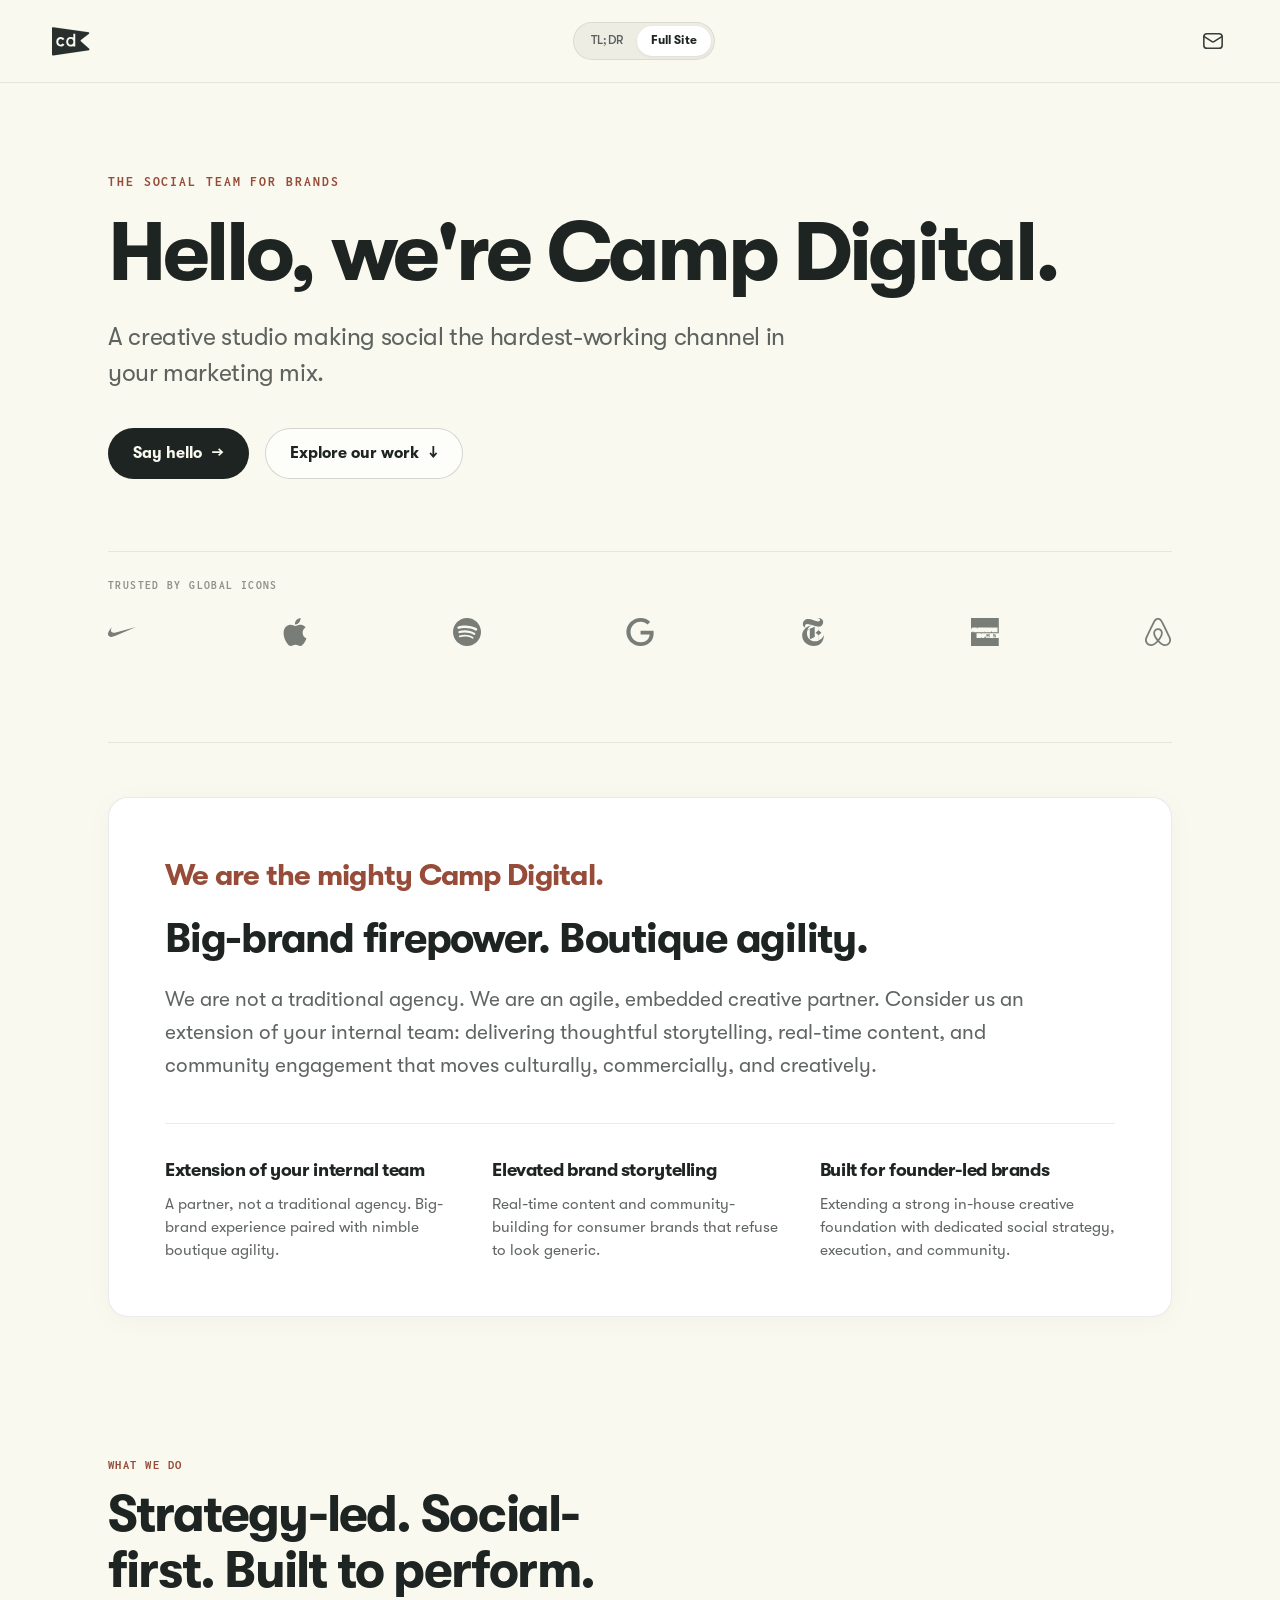
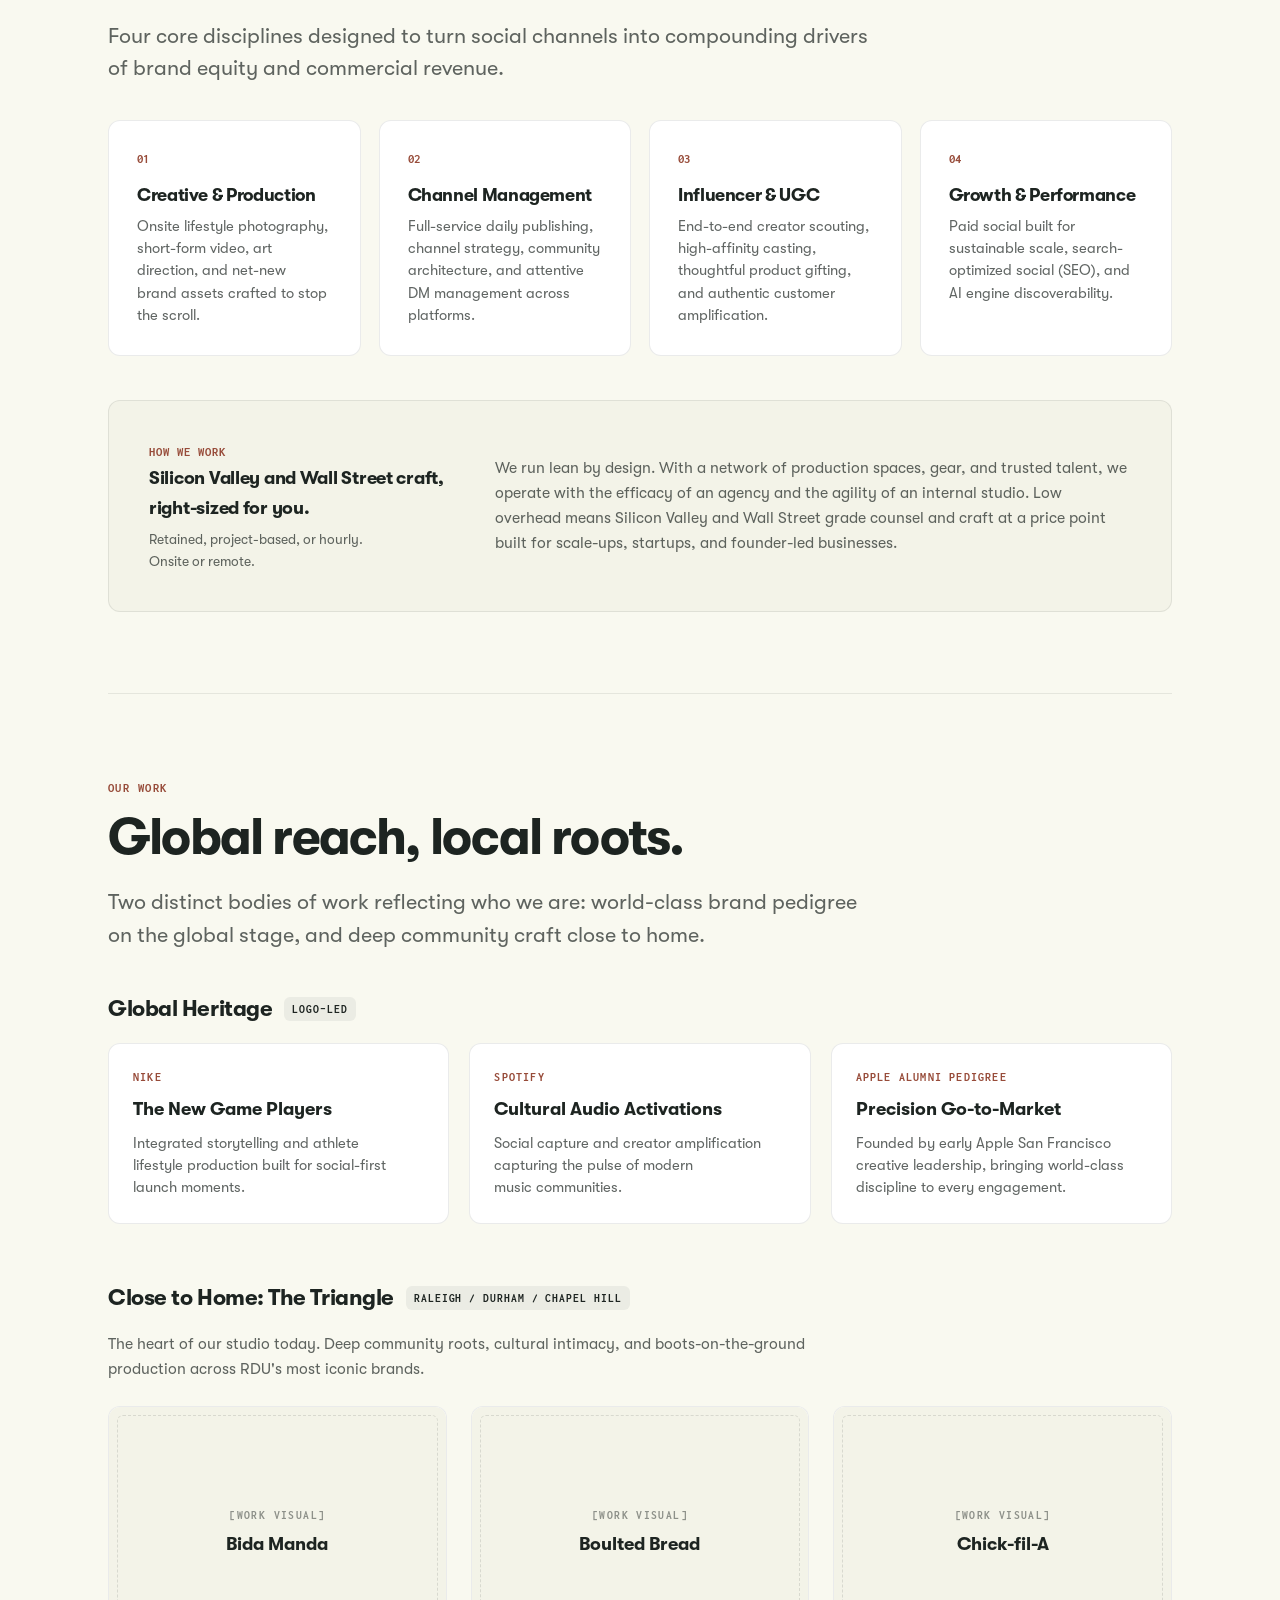
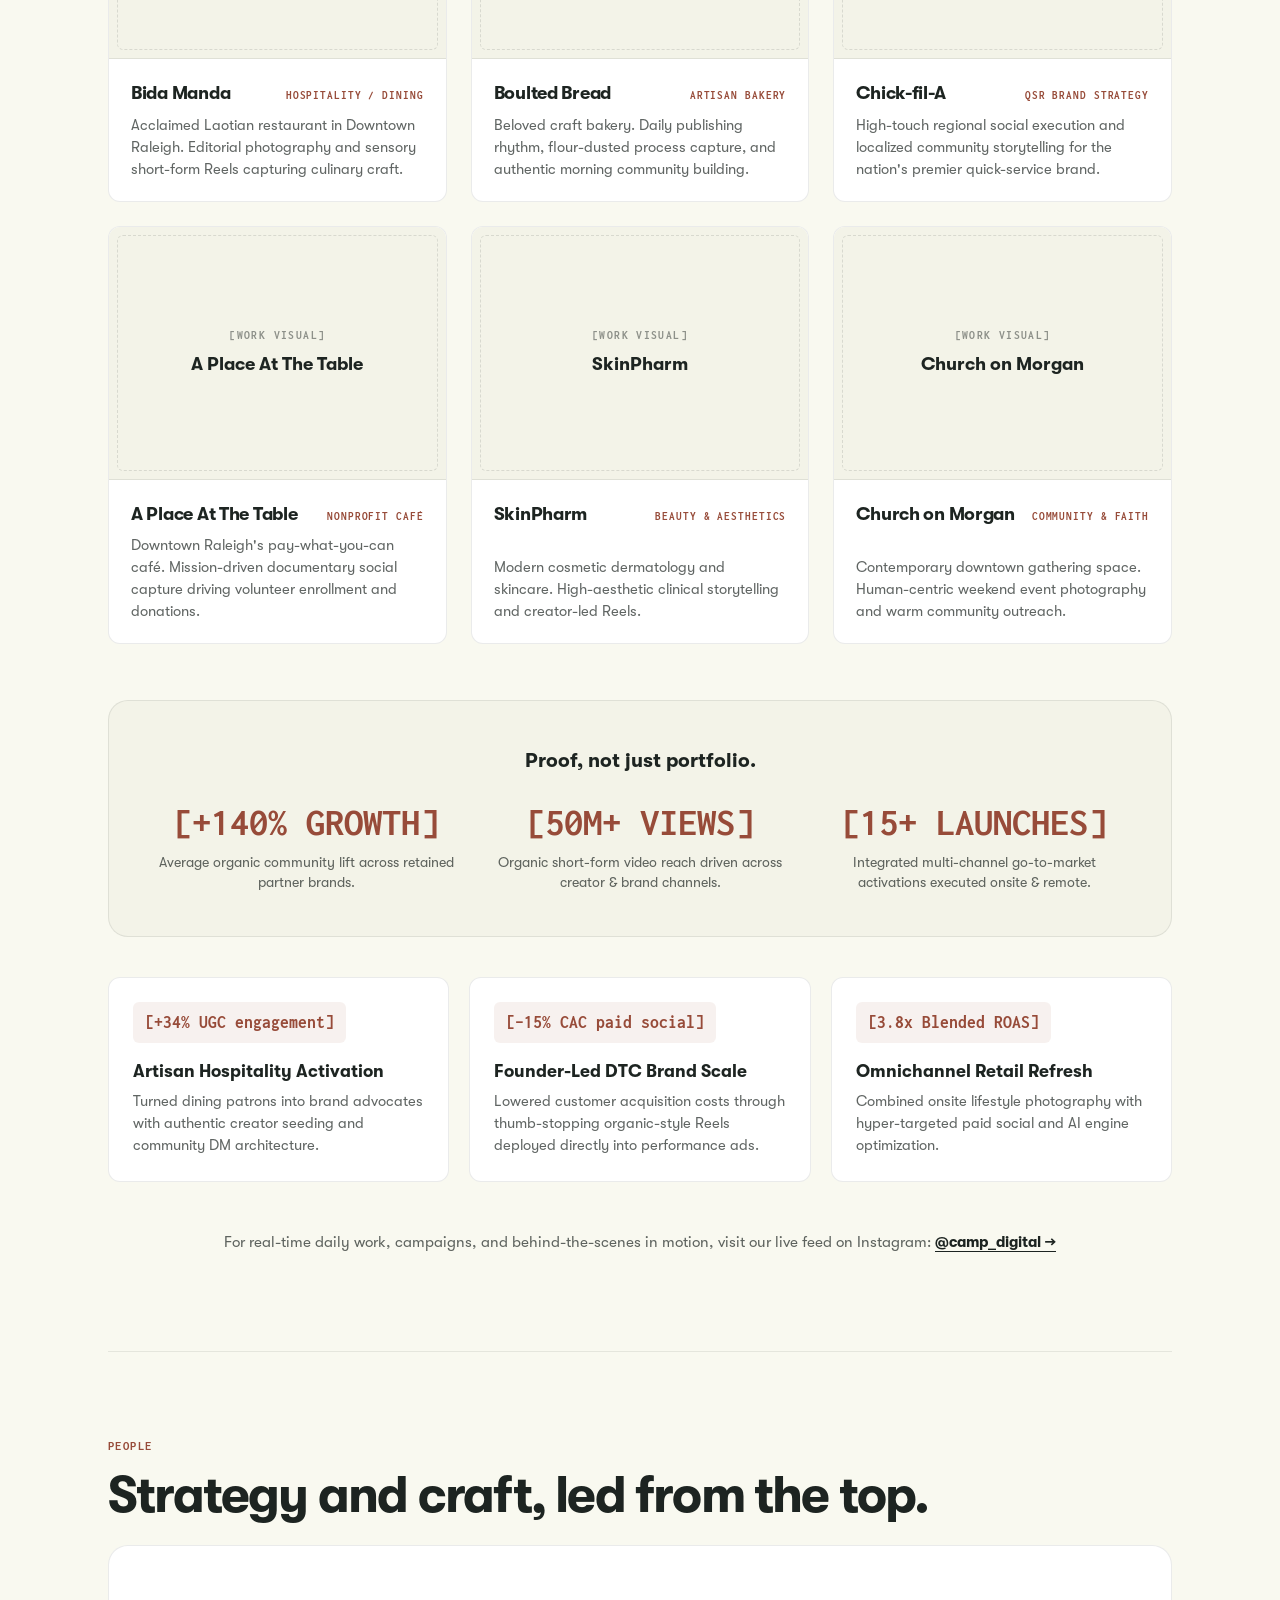
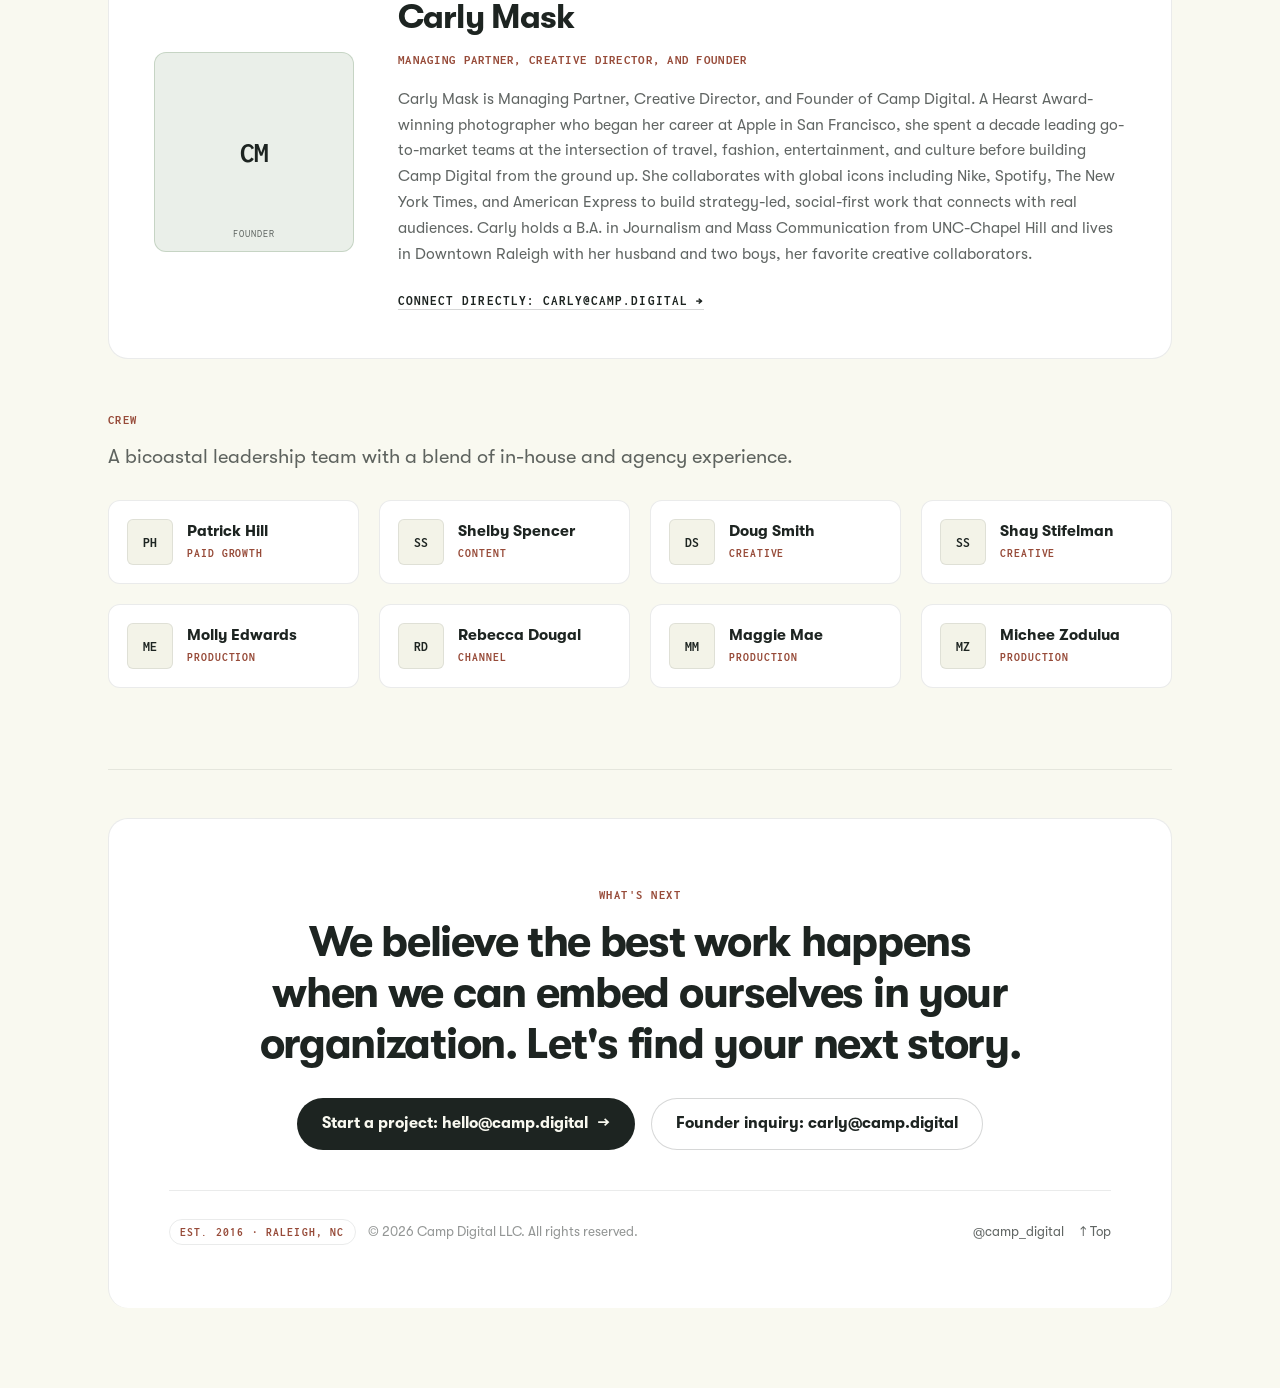
==== commit 1c6a6783: "Refine brand copy, update services and crew roster, eliminate widows and em dashes, and balance layo" ====
--- a/studio.html
+++ b/studio.html
@@ -3,18 +3,18 @@
 <head>
   <meta charset="UTF-8" />
   <meta name="viewport" content="width=device-width, initial-scale=1.0" />
-  <title>Camp Digital — The Social Team for Brands</title>
-  <meta name="description" content="A boutique creative studio turning social media into your most powerful engine for brand and business growth. Big-brand firepower, boutique agility." />
+  <title>Camp Digital: The Social Team for Brands</title>
+  <meta name="description" content="A creative studio making social the hardest-working channel in your marketing mix. Big-brand firepower, boutique agility." />
   
   <!-- Open Graph / Meta -->
   <meta property="og:type" content="website" />
-  <meta property="og:title" content="Camp Digital — The Social Team for Brands" />
-  <meta property="og:description" content="A boutique creative studio turning social media into your most powerful engine for brand and business growth." />
+  <meta property="og:title" content="Camp Digital: The Social Team for Brands" />
+  <meta property="og:description" content="A creative studio making social the hardest-working channel in your marketing mix." />
   <meta property="og:url" content="https://camp.digital/studio.html" />
   <meta property="og:image" content="assets/og-image.svg" />
   <meta name="twitter:card" content="summary_large_image" />
-  <meta name="twitter:title" content="Camp Digital — The Social Team for Brands" />
-  <meta name="twitter:description" content="A boutique creative studio turning social media into your most powerful engine for brand and business growth." />
+  <meta name="twitter:title" content="Camp Digital: The Social Team for Brands" />
+  <meta name="twitter:description" content="A creative studio making social the hardest-working channel in your marketing mix." />
   <meta name="twitter:image" content="assets/og-image.svg" />
 
   <!-- Favicon -->
@@ -208,6 +208,7 @@
       color: var(--text-primary);
       margin-bottom: 20px;
       max-width: 880px;
+      text-wrap: balance;
     }
 
     .section-lead {
@@ -217,6 +218,7 @@
       line-height: 1.5;
       max-width: 760px;
       margin-bottom: 36px;
+      text-wrap: pretty;
     }
 
     /* ── 1. HERO SECTION ── */
@@ -243,6 +245,7 @@
       color: var(--text-primary);
       margin-bottom: 24px;
       max-width: 960px;
+      text-wrap: balance;
     }
 
     .hero-subhead {
@@ -253,6 +256,7 @@
       line-height: 1.45;
       max-width: 740px;
       margin-bottom: 36px;
+      text-wrap: pretty;
     }
 
     .hero-actions {
@@ -380,6 +384,7 @@
       line-height: 1.15;
       color: var(--text-primary);
       margin-bottom: 20px;
+      text-wrap: balance;
     }
 
     .positioning-body {
@@ -389,6 +394,7 @@
       line-height: 1.6;
       max-width: 860px;
       margin-bottom: 40px;
+      text-wrap: pretty;
     }
 
     .pillars-grid {
@@ -411,21 +417,34 @@
       font-size: 0.96rem;
       color: var(--text-muted);
       line-height: 1.5;
+      text-wrap: pretty;
     }
 
     /* ── 4. SERVICES ── */
     .services-grid {
       display: grid;
-      grid-template-columns: repeat(auto-fit, minmax(260px, 1fr));
-      gap: 24px;
+      grid-template-columns: repeat(4, 1fr);
+      gap: 18px;
       margin-bottom: 44px;
+    }
+
+    @media (max-width: 1024px) {
+      .services-grid {
+        grid-template-columns: repeat(2, 1fr);
+      }
+    }
+
+    @media (max-width: 600px) {
+      .services-grid {
+        grid-template-columns: 1fr;
+      }
     }
 
     .service-card {
       background: var(--surface-card);
       border: 1px solid var(--border-subtle);
       border-radius: var(--radius-md);
-      padding: clamp(24px, 4vh, 32px);
+      padding: clamp(20px, 3.2vh, 28px);
       transition: transform 0.25s var(--ease), border-color 0.25s ease, box-shadow 0.25s ease;
       display: flex;
       flex-direction: column;
@@ -443,22 +462,24 @@
       font-size: 0.8rem;
       font-weight: 700;
       color: var(--accent);
-      margin-bottom: 16px;
+      margin-bottom: 14px;
     }
 
     .service-card h3 {
-      font-size: 1.3rem;
+      font-size: clamp(1.1rem, 1.4vw, 1.25rem);
       font-weight: 700;
       letter-spacing: -0.02em;
       color: var(--text-primary);
-      margin-bottom: 12px;
+      margin-bottom: 10px;
       line-height: 1.25;
+      text-wrap: balance;
     }
 
     .service-card p {
-      font-size: 0.98rem;
+      font-size: 0.92rem;
       color: var(--text-muted);
-      line-height: 1.55;
+      line-height: 1.5;
+      text-wrap: pretty;
     }
 
     /* Engagement & Affordability Block */
@@ -494,6 +515,7 @@
       font-size: 0.98rem;
       color: var(--text-muted);
       line-height: 1.6;
+      text-wrap: pretty;
     }
 
     /* ── 5. THE WORK (Global Heritage + Local Majority) ── */
@@ -515,6 +537,7 @@
       display: flex;
       align-items: center;
       gap: 12px;
+      text-wrap: balance;
     }
 
     .work-subheading .badge {
@@ -564,20 +587,34 @@
       font-weight: 700;
       color: var(--text-primary);
       margin-bottom: 8px;
+      text-wrap: balance;
     }
 
     .global-case-card p {
       font-size: 0.92rem;
       color: var(--text-muted);
       line-height: 1.5;
+      text-wrap: pretty;
     }
 
     /* Body 2: Close to Home (The Triangle / NC Local Majority) */
     .local-gallery-grid {
       display: grid;
-      grid-template-columns: repeat(auto-fill, minmax(320px, 1fr));
+      grid-template-columns: repeat(3, 1fr);
       gap: 24px;
       margin-bottom: 56px;
+    }
+
+    @media (max-width: 900px) {
+      .local-gallery-grid {
+        grid-template-columns: repeat(2, 1fr);
+      }
+    }
+
+    @media (max-width: 600px) {
+      .local-gallery-grid {
+        grid-template-columns: 1fr;
+      }
     }
 
     .gallery-item {
@@ -790,9 +827,9 @@
 
     .founder-portrait {
       aspect-ratio: 1 / 1;
-      background: var(--peach);
+      background: rgba(123, 156, 120, 0.16);
       border-radius: var(--radius-md);
-      border: 1px solid var(--border-subtle);
+      border: 1px solid rgba(123, 156, 120, 0.32);
       display: flex;
       flex-direction: column;
       align-items: center;
@@ -841,6 +878,7 @@
       color: var(--text-muted);
       line-height: 1.65;
       margin-bottom: 20px;
+      text-wrap: pretty;
     }
 
     .founder-actions a {
@@ -872,6 +910,7 @@
       color: var(--text-muted);
       line-height: 1.5;
       max-width: 820px;
+      text-wrap: pretty;
     }
 
     .crew-grid {
@@ -947,6 +986,7 @@
       color: var(--text-primary);
       max-width: 780px;
       margin: 0 auto 28px;
+      text-wrap: balance;
     }
 
     .closing-actions {
@@ -1073,9 +1113,9 @@
     <!-- 1. HERO -->
     <section class="hero" id="hero">
       <div class="hero-eyebrow">The social team for brands</div>
-      <h1 class="hero-title">Hello, we're camp digital.</h1>
+      <h1 class="hero-title">Hello, we're Camp Digital.</h1>
       <p class="hero-subhead">
-        A boutique creative studio turning social media into your most powerful engine for brand and business growth.
+        A creative studio making social the hardest-working channel in your marketing&nbsp;mix.
       </p>
 
       <div class="hero-actions">
@@ -1130,7 +1170,7 @@
       <div class="brand-anchor">We are the mighty Camp Digital.</div>
       <h2 class="positioning-lead">Big-brand firepower. Boutique agility.</h2>
       <p class="positioning-body">
-        We aren't a traditional agency — we're your agile, embedded partner. Think of us as a seamless extension of your internal team, delivering elevated storytelling, real-time content, and community building that moves culturally, commercially, and creatively.
+        We are not a traditional agency. We are an agile, embedded creative partner. Consider us an extension of your internal team: delivering thoughtful storytelling, real-time content, and community engagement that moves culturally, commercially, and creatively.
       </p>
 
       <div class="pillars-grid">
@@ -1163,23 +1203,23 @@
           <div>
             <div class="service-num">01</div>
             <h3>Creative &amp; Production</h3>
-            <p>Onsite lifestyle photography, thumb-stopping Reels and short-form video, art direction, and net-new graphic assets designed to win the feed.</p>
+            <p>Onsite lifestyle photography, short-form video, art direction, and net-new brand assets crafted to stop the scroll.</p>
           </div>
         </div>
         <!-- Service 2 -->
         <div class="service-card">
           <div>
             <div class="service-num">02</div>
-            <h3>Social Operations</h3>
-            <p>Full-service strategy, daily publishing, copywriting, community architecture, and 24-hour DM management across platforms.</p>
+            <h3>Channel Management</h3>
+            <p>Full-service daily publishing, channel strategy, community architecture, and attentive DM management across platforms.</p>
           </div>
         </div>
         <!-- Service 3 -->
         <div class="service-card">
           <div>
             <div class="service-num">03</div>
-            <h3>Influence &amp; UGC</h3>
-            <p>End-to-end creator scouting, high-affinity casting, authentic product seeding, and customer UGC sourcing &amp; amplification.</p>
+            <h3>Influencer &amp; UGC</h3>
+            <p>End-to-end creator scouting, high-affinity casting, thoughtful product gifting, and authentic customer amplification.</p>
           </div>
         </div>
         <!-- Service 4 -->
@@ -1187,7 +1227,7 @@
           <div>
             <div class="service-num">04</div>
             <h3>Growth &amp; Performance</h3>
-            <p>Paid social built for scale, plus social search (SEO) and AI Engine Optimization (AEO) across modern search channels.</p>
+            <p>Paid social built for sustainable scale, search-optimized social (SEO), and AI engine discoverability.</p>
           </div>
         </div>
       </div>
@@ -1196,11 +1236,11 @@
       <div class="affordability-block">
         <div class="affordability-meta">
           <span>How we work</span>
-          <h4>Fortune-grade work, right-sized for you.</h4>
-          <p style="font-size:0.86rem; color:var(--text-muted); margin-top:4px;">Retained · Project-based · Hourly<br />Onsite or remote.</p>
+          <h4>Silicon Valley and Wall Street craft, right-sized for you.</h4>
+          <p style="font-size:0.86rem; color:var(--text-muted); margin-top:4px;">Retained, project-based, or hourly.<br />Onsite or remote.</p>
         </div>
         <div class="affordability-body">
-          We run lean by design — a proprietary network of locations, equipment, and talent, multiplied by a deep bench of trusted subcontractors: the efficacy of a boutique agency with the efficiency of an internal art department. Minimal overhead means Fortune-grade counsel and craft at a price point built for scale-ups, startups, and small businesses.
+          We run lean by design. With a network of production spaces, gear, and trusted talent, we operate with the efficacy of an agency and the agility of an internal studio. Low overhead means Silicon Valley and Wall Street grade counsel and craft at a price point built for scale-ups, startups, and founder-led businesses.
         </div>
       </div>
     </section>
@@ -1240,11 +1280,11 @@
 
       <!-- BODY 2: CLOSE TO HOME (LOCAL MAJORITY) -->
       <h3 class="work-subheading">
-        <span>Close to Home — The Triangle</span>
-        <span class="badge">Work-led · Raleigh / Durham / Chapel Hill</span>
+        <span>Close to Home: The Triangle</span>
+        <span class="badge">Raleigh / Durham / Chapel Hill</span>
       </h3>
-      <p style="font-size:0.98rem; color:var(--text-muted); margin-bottom:24px; max-width:760px;">
-        The heart of our studio today. Deep community roots, cultural intimacy, and boots-on-the-ground production across North Carolina's most iconic brands.
+      <p style="font-size:0.98rem; color:var(--text-muted); margin-bottom:24px; max-width:760px; text-wrap: pretty;">
+        The heart of our studio today. Deep community roots, cultural intimacy, and boots-on-the-ground production across RDU's most iconic&nbsp;brands.
       </p>
 
       <div class="local-gallery-grid">
@@ -1323,22 +1363,7 @@
           </div>
         </article>
 
-        <!-- Brand 6: Copper Line Plants -->
-        <article class="gallery-item">
-          <div class="media-placeholder" aria-label="Copper Line Plants campaign visual placeholder">
-            <div class="placeholder-mark">[Work visual]</div>
-            <div class="placeholder-title">Copper Line Plants</div>
-          </div>
-          <div class="gallery-content">
-            <div class="gallery-client-header">
-              <h4 class="gallery-client-name">Copper Line Plants</h4>
-              <span class="gallery-client-cat">Lifestyle Retail</span>
-            </div>
-            <p class="gallery-desc">Botanical boutique and community hub. Vibrant plant-care educational carousels and in-store retail activations.</p>
-          </div>
-        </article>
-
-        <!-- Brand 7: Church on Morgan -->
+        <!-- Brand 6: Church on Morgan -->
         <article class="gallery-item">
           <div class="media-placeholder" aria-label="Church on Morgan campaign visual placeholder">
             <div class="placeholder-mark">[Work visual]</div>
@@ -1413,7 +1438,7 @@
           <h3>Carly Mask</h3>
           <div class="founder-role">Managing Partner, Creative Director, and Founder</div>
           <p class="founder-bio">
-            Carly Mask is Managing Partner, Creative Director, and Founder of Camp Digital. A Hearst Award-winning photographer who began her career at Apple in San Francisco, she spent a decade leading go-to-market teams at the intersection of travel, fashion, entertainment, and culture before building Camp Digital from the ground up. She partners with global icons — Nike, Spotify, The New York Times, American Express — to build strategy-led, social-first work that demands attention. Carly holds a B.A. in Journalism and Mass Communication from UNC-Chapel Hill and lives in Downtown Raleigh with her husband and two boys, her favorite creative collaborators.
+            Carly Mask is Managing Partner, Creative Director, and Founder of Camp Digital. A Hearst Award-winning photographer who began her career at Apple in San Francisco, she spent a decade leading go-to-market teams at the intersection of travel, fashion, entertainment, and culture before building Camp Digital from the ground up. She collaborates with global icons including Nike, Spotify, The New York Times, and American Express to build strategy-led, social-first work that connects with real audiences. Carly holds a B.A. in Journalism and Mass Communication from UNC-Chapel Hill and lives in Downtown Raleigh with her husband and two boys, her favorite creative collaborators.
           </p>
           <div class="founder-actions">
             <a href="mailto:carly@camp.digital">Connect directly: carly@camp.digital &rarr;</a>
@@ -1425,7 +1450,7 @@
       <div class="crew-header">
         <div class="section-eyebrow">Crew</div>
         <p class="crew-objective">
-          A North Carolina and California-based creative studio with one objective: make social media the hardest-working channel in your marketing mix.
+          A bicoastal leadership team with a blend of in-house and agency experience.
         </p>
       </div>
 
@@ -1470,12 +1495,12 @@
             <div class="department">Production</div>
           </div>
         </div>
-        <!-- 6. Maggie Lytle -->
+        <!-- 6. Rebecca Dougal -->
         <div class="crew-card">
-          <div class="crew-avatar">ML</div>
+          <div class="crew-avatar">RD</div>
           <div class="crew-card-body">
-            <h4>Maggie Lytle</h4>
-            <div class="department">Production</div>
+            <h4>Rebecca Dougal</h4>
+            <div class="department">Channel</div>
           </div>
         </div>
         <!-- 7. Maggie Mae -->
@@ -1501,7 +1526,7 @@
     <section class="closing" id="contact">
       <div class="section-eyebrow" style="justify-content:center;">What's next</div>
       <h2>
-        We believe the best work happens when strategy, creativity, and trust work together. We'd love to help you build what's next.
+        We believe the best work happens when we can embed ourselves in your organization. Let's find your next&nbsp;story.
       </h2>
 
       <div class="closing-actions">
@@ -1517,11 +1542,10 @@
       <footer class="site-footer">
         <div class="footer-left">
           <span class="camp-badge">est. 2016 · raleigh, nc</span>
-          <span>&copy; 2026 camp digital llc. All rights reserved.</span>
+          <span>&copy; 2026 Camp Digital LLC. All rights reserved.</span>
         </div>
         <div class="footer-links">
           <a href="https://www.instagram.com/camp_digital/" target="_blank" rel="noopener noreferrer">@camp_digital</a>
-          <a href="https://www.instagram.com/carlymask/" target="_blank" rel="noopener noreferrer">@carlymask</a>
           <a href="#top">&uarr; Top</a>
         </div>
       </footer>
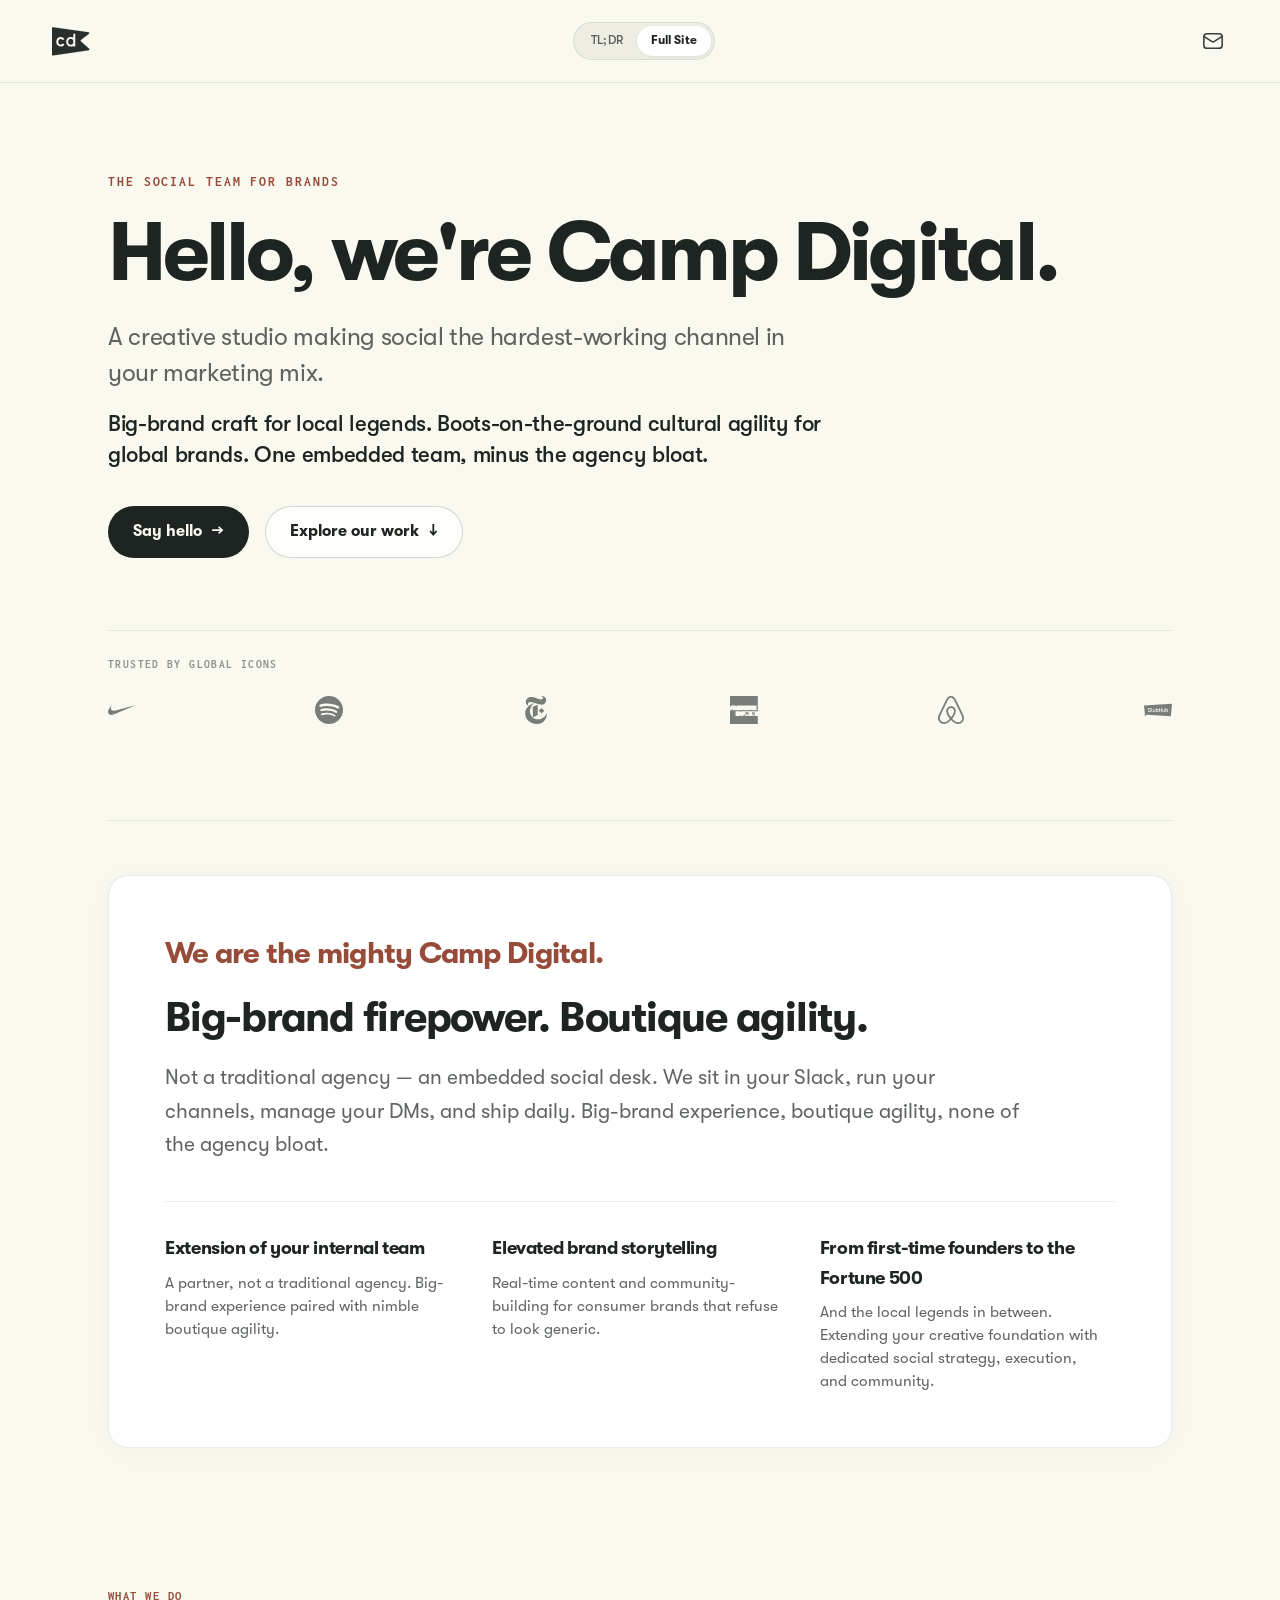
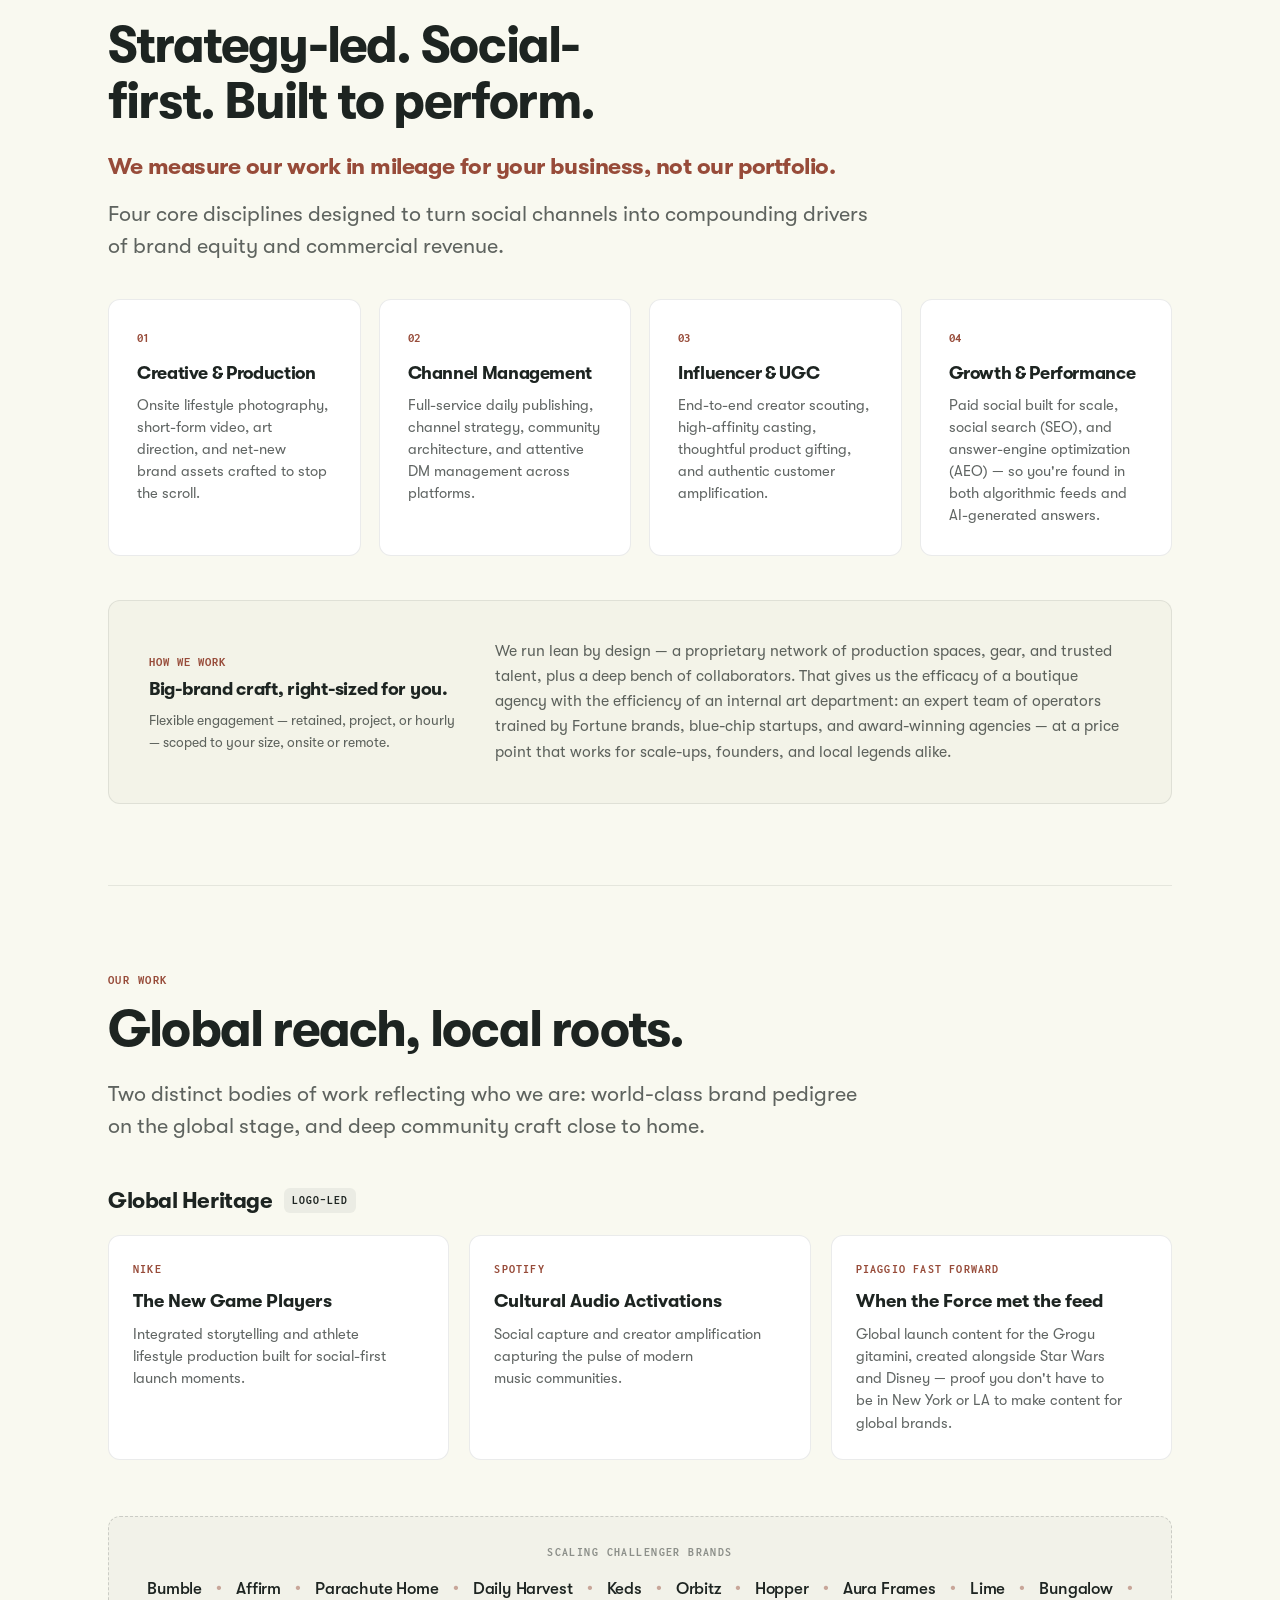
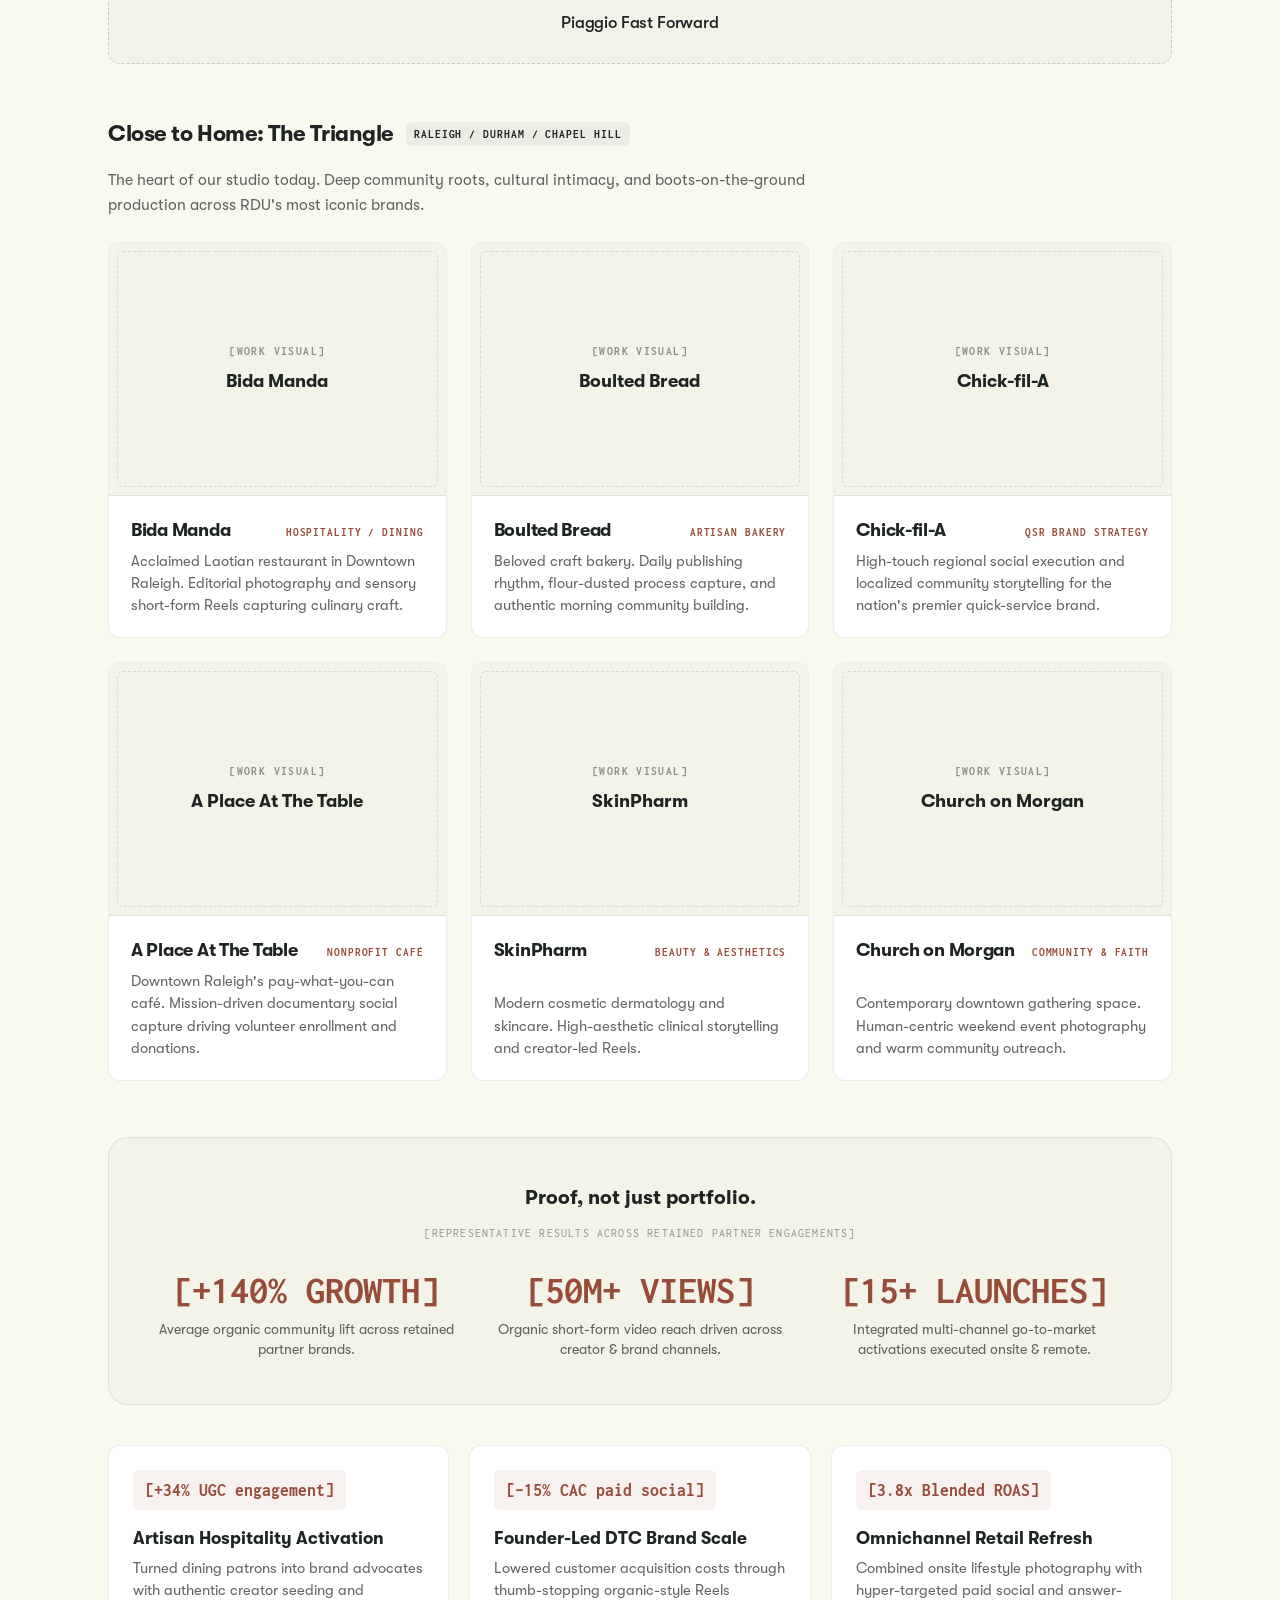
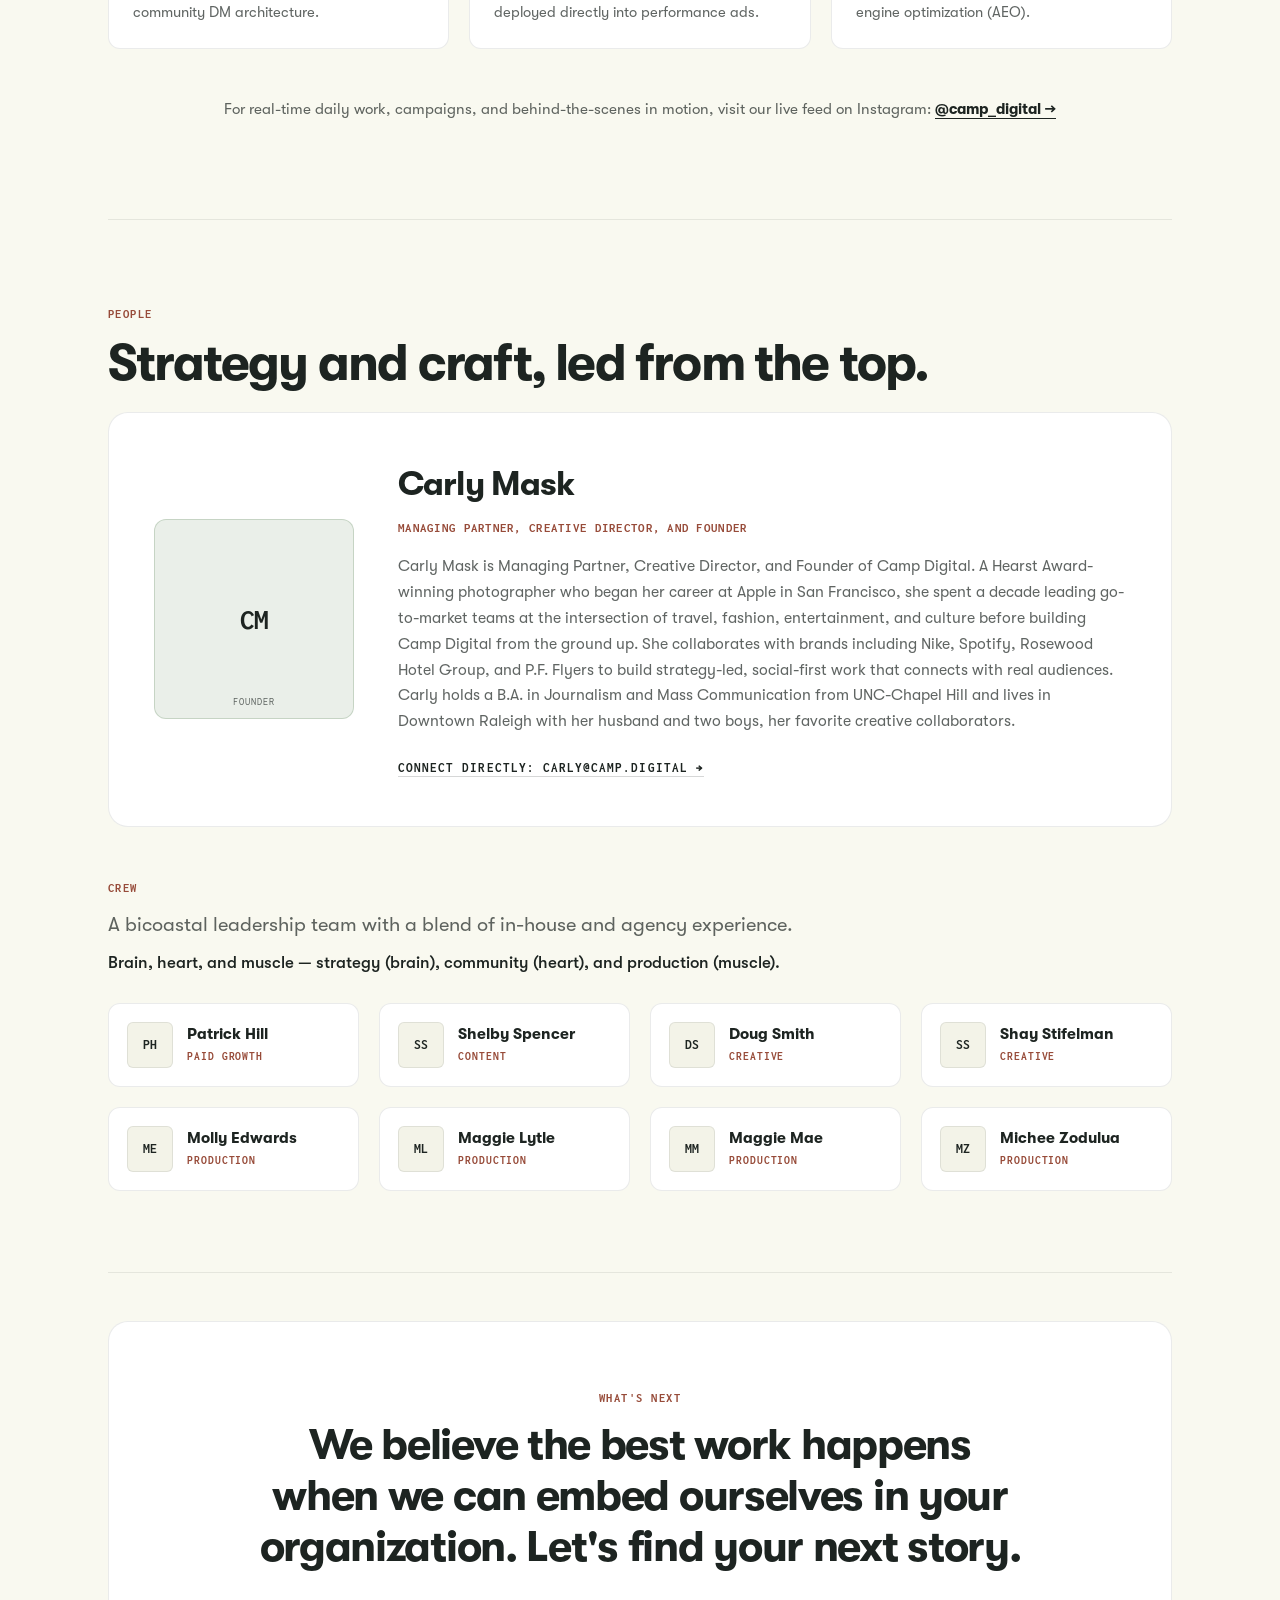
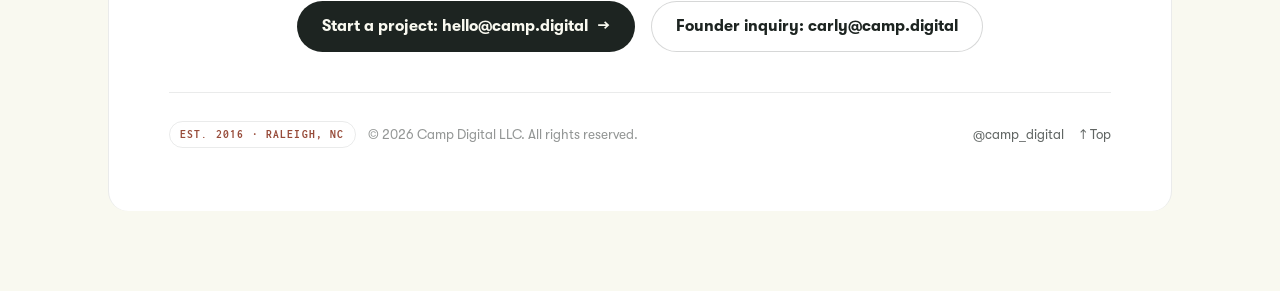
==== commit 13909ea6: "Update site copy, global client garden, work roster, and crew per CLI-UPDATE-PROMPT" ====
--- a/studio.html
+++ b/studio.html
@@ -221,6 +221,16 @@
       text-wrap: pretty;
     }
 
+    .services-creed {
+      font-size: clamp(1.15rem, 2.3vw, 1.45rem);
+      font-weight: 700;
+      letter-spacing: -0.02em;
+      color: var(--accent);
+      line-height: 1.35;
+      margin-bottom: 16px;
+      text-wrap: balance;
+    }
+
     /* ── 1. HERO SECTION ── */
     .hero {
       padding-top: clamp(24px, 5vh, 48px);
@@ -255,6 +265,17 @@
       color: var(--text-muted);
       line-height: 1.45;
       max-width: 740px;
+      margin-bottom: 16px;
+      text-wrap: pretty;
+    }
+
+    .hero-bridge {
+      font-size: clamp(1.12rem, 2.3vw, 1.38rem);
+      font-weight: 500;
+      letter-spacing: -0.015em;
+      color: var(--text-primary);
+      line-height: 1.42;
+      max-width: 760px;
       margin-bottom: 36px;
       text-wrap: pretty;
     }
@@ -597,6 +618,49 @@
       text-wrap: pretty;
     }
 
+    /* Challenger Brands Middle Tier */
+    .challenger-band {
+      background: rgba(29, 36, 33, 0.03);
+      border: 1px dashed var(--border-medium);
+      border-radius: var(--radius-md);
+      padding: clamp(20px, 3vh, 26px) clamp(20px, 4vw, 36px);
+      margin: 10px 0 52px;
+      text-align: center;
+    }
+
+    .challenger-label {
+      font-family: var(--font-mono);
+      font-size: 0.74rem;
+      font-weight: 700;
+      text-transform: uppercase;
+      letter-spacing: 0.12em;
+      color: var(--text-faint);
+      margin-bottom: 14px;
+    }
+
+    .challenger-list {
+      display: flex;
+      flex-wrap: wrap;
+      justify-content: center;
+      align-items: center;
+      gap: 8px 14px;
+    }
+
+    .challenger-item {
+      font-size: clamp(0.92rem, 1.8vw, 1.05rem);
+      font-weight: 500;
+      color: var(--text-primary);
+      letter-spacing: -0.01em;
+      white-space: nowrap;
+    }
+
+    .challenger-sep {
+      color: var(--accent);
+      opacity: 0.45;
+      font-weight: 700;
+      user-select: none;
+    }
+
     /* Body 2: Close to Home (The Triangle / NC Local Majority) */
     .local-gallery-grid {
       display: grid;
@@ -726,6 +790,16 @@
       color: var(--text-primary);
       margin-bottom: 24px;
       text-align: center;
+    }
+
+    .results-note {
+      font-family: var(--font-mono);
+      font-size: 0.74rem;
+      text-transform: uppercase;
+      letter-spacing: 0.1em;
+      color: var(--text-faint);
+      text-align: center;
+      margin: -14px auto 26px;
     }
 
     .stats-row {
@@ -910,6 +984,15 @@
       color: var(--text-muted);
       line-height: 1.5;
       max-width: 820px;
+      text-wrap: pretty;
+    }
+
+    .crew-framing {
+      font-size: clamp(0.95rem, 1.8vw, 1.05rem);
+      color: var(--text-primary);
+      font-weight: 500;
+      line-height: 1.5;
+      margin-top: 10px;
       text-wrap: pretty;
     }
 
@@ -1117,6 +1200,9 @@
       <p class="hero-subhead">
         A creative studio making social the hardest-working channel in your marketing&nbsp;mix.
       </p>
+      <p class="hero-bridge">
+        Big-brand craft for local legends. Boots-on-the-ground cultural agility for global brands. One embedded team, minus the agency bloat.
+      </p>
 
       <div class="hero-actions">
         <a href="mailto:hello@camp.digital" class="btn btn-primary">
@@ -1137,18 +1223,10 @@
           <div class="logo-item" title="Nike">
             <svg viewBox="0 0 24 24" role="img" aria-label="Nike"><path d="M24 7.8L6.442 15.276c-1.456.616-2.679.925-3.668.925-1.12 0-1.933-.392-2.437-1.177-.317-.504-.41-1.143-.28-1.918.13-.775.476-1.6 1.036-2.478.467-.71 1.232-1.643 2.297-2.8a6.122 6.122 0 00-.784 1.848c-.28 1.195-.028 2.072.756 2.632.373.261.886.392 1.54.392.522 0 1.11-.084 1.764-.252L24 7.8z"/></svg>
           </div>
-          <!-- Apple -->
-          <div class="logo-item" title="Apple">
-            <svg viewBox="0 0 24 24" role="img" aria-label="Apple"><path d="M12.152 6.896c-.948 0-2.415-1.078-3.96-1.04-2.04.027-3.91 1.183-4.961 3.014-2.117 3.675-.546 9.103 1.519 12.09 1.013 1.454 2.208 3.09 3.792 3.039 1.52-.065 2.09-.987 3.935-.987 1.831 0 2.35.987 3.96.948 1.637-.026 2.676-1.48 3.676-2.948 1.156-1.688 1.636-3.325 1.662-3.415-.039-.013-3.182-1.221-3.22-4.857-.026-3.04 2.48-4.494 2.597-4.559-1.429-2.09-3.623-2.324-4.39-2.376-2-.156-3.675 1.09-4.61 1.09zM15.53 3.83c.843-1.012 1.4-2.427 1.245-3.83-1.207.052-2.662.805-3.532 1.818-.78.896-1.454 2.338-1.273 3.714 1.338.104 2.715-.688 3.559-1.701"/></svg>
-          </div>
           <!-- Spotify -->
           <div class="logo-item" title="Spotify">
             <svg viewBox="0 0 24 24" role="img" aria-label="Spotify"><path d="M12 0C5.4 0 0 5.4 0 12s5.4 12 12 12 12-5.4 12-12S18.66 0 12 0zm5.521 17.34c-.24.359-.66.48-1.021.24-2.82-1.74-6.36-2.101-10.561-1.141-.418.122-.779-.179-.899-.539-.12-.421.18-.78.54-.9 4.56-1.021 8.52-.6 11.64 1.32.42.18.479.659.301 1.02zm1.44-3.3c-.301.42-.841.6-1.262.3-3.239-1.98-8.159-2.58-11.939-1.38-.479.12-1.02-.12-1.14-.6-.12-.48.12-1.021.6-1.141C9.6 9.9 15 10.561 18.72 12.84c.361.181.54.78.241 1.2zm.12-3.36C15.24 8.4 8.82 8.16 5.16 9.301c-.6.179-1.2-.181-1.38-.721-.18-.601.18-1.2.72-1.381 4.26-1.26 11.28-1.02 15.721 1.621.539.3.719 1.02.419 1.56-.299.421-1.02.599-1.559.3z"/></svg>
           </div>
-          <!-- Google -->
-          <div class="logo-item" title="Google">
-            <svg viewBox="0 0 24 24" role="img" aria-label="Google"><path d="M12.48 10.92v3.28h7.84c-.24 1.84-.853 3.187-1.787 4.133-1.147 1.147-2.933 2.4-6.053 2.4-4.827 0-8.6-3.893-8.6-8.72s3.773-8.72 8.6-8.72c2.6 0 4.507 1.027 5.907 2.347l2.307-2.307C18.747 1.44 16.133 0 12.48 0 5.867 0 .307 5.387.307 12s5.56 12 12.173 12c3.573 0 6.267-1.173 8.373-3.36 2.16-2.16 2.84-5.213 2.84-7.667 0-.76-.053-1.467-.173-2.053H12.48z"/></svg>
-          </div>
           <!-- The New York Times -->
           <div class="logo-item" title="The New York Times">
             <svg viewBox="0 0 24 24" role="img" aria-label="The New York Times"><path d="M21.272,14.815h-0.098c-0.747,2.049-2.335,3.681-4.363,4.483v-4.483l2.444-2.182l-2.444-2.182V7.397 c2.138,0.006,3.885-1.703,3.927-3.84c0-2.629-2.509-3.556-3.927-3.556c-0.367-0.007-0.734,0.033-1.091,0.12v0.131h0.556 c0.801-0.141,1.565,0.394,1.706,1.195C17.99,1.491,17.996,1.537,18,1.583c-0.033,0.789-0.7,1.401-1.488,1.367 c-0.02-0.001-0.041-0.002-0.061-0.004c-2.444,0-5.323-1.985-8.454-1.985C5.547,0.83,3.448,2.692,3.284,5.139 C3.208,6.671,4.258,8.031,5.76,8.346v-0.12C5.301,7.931,5.041,7.407,5.084,6.862c0.074-1.015,0.957-1.779,1.973-1.705 C7.068,5.159,7.08,5.16,7.091,5.161c2.629,0,6.872,2.182,9.501,2.182h0.098v3.142l-2.444,2.182l2.444,2.182v4.549 c-0.978,0.322-2.003,0.481-3.033,0.469c-1.673,0.084-3.318-0.456-4.614-1.516l4.429-1.985V7.451l-6.196,2.727 c0.592-1.75,1.895-3.168,3.589-3.905V6.175c-4.516,1.004-8.138,4.243-8.138,8.705c0,5.193,4.025,9.12,9.818,9.12 c6.011,0,8.727-4.363,8.727-8.814V14.815z M8.858,18.186c-1.363-1.362-2.091-3.235-2.007-5.16c-0.016-0.88,0.109-1.756,0.371-2.596 l2.051-0.938v8.476L8.858,18.186z"/></svg>
@@ -1160,6 +1238,10 @@
           <!-- Airbnb -->
           <div class="logo-item" title="Airbnb">
             <svg viewBox="0 0 24 24" role="img" aria-label="Airbnb"><path d="M12.001 18.275c-1.353-1.697-2.148-3.184-2.413-4.457-.263-1.027-.16-1.848.291-2.465.477-.71 1.188-1.056 2.121-1.056s1.643.345 2.12 1.063c.446.61.558 1.432.286 2.465-.291 1.298-1.085 2.785-2.412 4.458zm9.601 1.14c-.185 1.246-1.034 2.28-2.2 2.783-2.253.98-4.483-.583-6.392-2.704 3.157-3.951 3.74-7.028 2.385-9.018-.795-1.14-1.933-1.695-3.394-1.695-2.944 0-4.563 2.49-3.927 5.382.37 1.565 1.352 3.343 2.917 5.332-.98 1.085-1.91 1.856-2.732 2.333-.636.344-1.245.558-1.828.609-2.679.399-4.778-2.2-3.825-4.88.132-.345.395-.98.845-1.961l.025-.053c1.464-3.178 3.242-6.79 5.285-10.795l.053-.132.58-1.116c.45-.822.635-1.19 1.351-1.643.346-.21.77-.315 1.246-.315.954 0 1.698.558 2.016 1.007.158.239.345.557.582.953l.558 1.089.08.159c2.041 4.004 3.821 7.608 5.279 10.794l.026.025.533 1.22.318.764c.243.613.294 1.222.213 1.858zm1.22-2.39c-.186-.583-.505-1.271-.9-2.094v-.03c-1.889-4.006-3.642-7.608-5.307-10.844l-.111-.163C15.317 1.461 14.468 0 12.001 0c-2.44 0-3.476 1.695-4.535 3.898l-.081.16c-1.669 3.236-3.421 6.843-5.303 10.847v.053l-.559 1.22c-.21.504-.317.768-.345.847C-.172 20.74 2.611 24 5.98 24c.027 0 .132 0 .265-.027h.372c1.75-.213 3.554-1.325 5.384-3.317 1.829 1.989 3.635 3.104 5.382 3.317h.372c.133.027.239.027.265.027 3.37.003 6.152-3.261 4.802-6.975z"/></svg>
+          </div>
+          <!-- StubHub -->
+          <div class="logo-item" title="StubHub">
+            <svg viewBox="0 0 24 24" role="img" aria-label="StubHub"><path d="M23.78 6.566L.21 8.148c-.116.008-.21.107-.21.227V8.4l.725 6.884v.004c.003.036.006.07.006.11 0 .123-.016.243-.048.347L.344 16.84c-.04.122.026.182.146.134l1.805-.75c.002 0 .004 0 .006-.002h.003c.13-.05.27-.076.418-.076h.036l20.04 1.29c.127 0 .23-.097.243-.222L24 6.784v-.02c0-.11-.09-.198-.2-.198h-.02zm-19.245 3.68h.053c.823 0 1.25.304 1.275.892v.045h-.516l-.006-.04c-.027-.26-.273-.386-.753-.386h-.045c-.48.008-.717.152-.717.434v.08c.005.055.03.102.07.136.052.048.117.087.19.11l1.204.403-.007-.005.01.004c.18.057.34.163.46.306.108.138.175.313.175.502v.117c0 .287-.14.54-.36.695-.235.18-.575.268-.997.268s-.75-.093-.99-.268v-.002c-.218-.155-.36-.41-.36-.7v-.07h.516v.05c0 .146.063.255.21.346s.358.137.628.137.49-.048.637-.136.22-.2.22-.346v-.072c0-.167-.098-.277-.3-.344L3.935 12c-.195-.062-.35-.157-.45-.28-.1-.12-.16-.274-.16-.444v-.084c0-.616.403-.935 1.21-.943zm8.292.08h.518v1.448h1.588v-1.447h.52v3.47h-.522v-1.52h-1.585v1.52h-.518v-3.47zm-6.495.007h.5v.945h.535v.51h-.535v.89c0 .208.056.37.168.487l-.002.004c.087.09.202.15.334.17h.035v.485l-.047-.004h-.004c-.265-.016-.504-.13-.68-.308-.203-.21-.305-.492-.305-.834v-2.346zm11.913 0h.5v1.12c.155-.157.367-.24.633-.24.755 0 1.14.395 1.142 1.175v.283c0 .342-.103.624-.305.835s-.486.316-.836.316-.628-.105-.83-.315-.306-.494-.306-.834v-2.337zm-8.084.002h.5v1.12c.156-.16.368-.243.634-.243.76 0 1.14.396 1.144 1.176v.283c0 .342-.105.624-.307.835s-.483.316-.833.316-.627-.105-.83-.315-.307-.494-.307-.834v-2.335zm-2.395.945h.492v1.367c0 .258.04.442.113.545.07.095.204.146.387.146h.016c.185 0 .31-.047.385-.146s.115-.287.115-.545H9.27V11.28h.49v1.367c0 .417-.08.72-.23.902-.146.173-.385.264-.71.272h-.115c-.325-.008-.564-.098-.71-.273-.156-.18-.23-.486-.23-.903V11.28zm8.077 0h.492v1.367c0 .258.04.442.115.545.07.095.2.146.384.146h.025c.18 0 .306-.05.378-.146.075-.104.115-.287.115-.545h-.004V11.28h.49v1.367c0 .417-.083.728-.23.902s-.384.264-.71.272h-.12c-.324-.008-.563-.098-.71-.273-.155-.18-.228-.486-.228-.903V11.28zm-4.548.422c-.207 0-.37.05-.473.156s-.16.285-.16.53v.288c0 .208.062.366.17.486s.26.182.464.182c.203 0 .357-.056.47-.18s.17-.28.17-.488v-.283c0-.247-.056-.423-.163-.53s-.266-.16-.476-.16zm8.083 0c-.207 0-.37.05-.473.156s-.16.285-.16.53v.288c0 .208.06.366.166.486s.267.182.467.182.355-.06.47-.18.17-.285.17-.488v-.283c0-.247-.056-.423-.163-.53s-.267-.16-.477-.16z"/></svg>
           </div>
         </div>
       </div>
@@ -1170,7 +1252,7 @@
       <div class="brand-anchor">We are the mighty Camp Digital.</div>
       <h2 class="positioning-lead">Big-brand firepower. Boutique agility.</h2>
       <p class="positioning-body">
-        We are not a traditional agency. We are an agile, embedded creative partner. Consider us an extension of your internal team: delivering thoughtful storytelling, real-time content, and community engagement that moves culturally, commercially, and creatively.
+        Not a traditional agency — an embedded social desk. We sit in your Slack, run your channels, manage your DMs, and ship daily. Big-brand experience, boutique agility, none of the agency bloat.
       </p>
 
       <div class="pillars-grid">
@@ -1183,8 +1265,8 @@
           <p>Real-time content and community-building for consumer brands that refuse to look generic.</p>
         </div>
         <div class="pillar-card">
-          <h3>Built for founder-led brands</h3>
-          <p>Extending a strong in-house creative foundation with dedicated social strategy, execution, and community.</p>
+          <h3>From first-time founders to the Fortune 500</h3>
+          <p>And the local legends in between. Extending your creative foundation with dedicated social strategy, execution, and community.</p>
         </div>
       </div>
     </section>
@@ -1193,6 +1275,7 @@
     <section id="services">
       <div class="section-eyebrow">What we do</div>
       <h2 class="section-title">Strategy-led. Social-first. Built to perform.</h2>
+      <p class="services-creed">We measure our work in mileage for your business, not our portfolio.</p>
       <p class="section-lead">
         Four core disciplines designed to turn social channels into compounding drivers of brand equity and commercial revenue.
       </p>
@@ -1227,7 +1310,7 @@
           <div>
             <div class="service-num">04</div>
             <h3>Growth &amp; Performance</h3>
-            <p>Paid social built for sustainable scale, search-optimized social (SEO), and AI engine discoverability.</p>
+            <p>Paid social built for scale, social search (SEO), and answer-engine optimization (AEO) — so you're found in both algorithmic feeds and AI-generated answers.</p>
           </div>
         </div>
       </div>
@@ -1236,11 +1319,11 @@
       <div class="affordability-block">
         <div class="affordability-meta">
           <span>How we work</span>
-          <h4>Silicon Valley and Wall Street craft, right-sized for you.</h4>
-          <p style="font-size:0.86rem; color:var(--text-muted); margin-top:4px;">Retained, project-based, or hourly.<br />Onsite or remote.</p>
+          <h4>Big-brand craft, right-sized for you.</h4>
+          <p style="font-size:0.86rem; color:var(--text-muted); margin-top:4px;">Flexible engagement — retained, project, or hourly — scoped to your size, onsite or remote.</p>
         </div>
         <div class="affordability-body">
-          We run lean by design. With a network of production spaces, gear, and trusted talent, we operate with the efficacy of an agency and the agility of an internal studio. Low overhead means Silicon Valley and Wall Street grade counsel and craft at a price point built for scale-ups, startups, and founder-led businesses.
+          We run lean by design — a proprietary network of production spaces, gear, and trusted talent, plus a deep bench of collaborators. That gives us the efficacy of a boutique agency with the efficiency of an internal art department: an expert team of operators trained by Fortune brands, blue-chip startups, and award-winning agencies — at a price point that works for scale-ups, founders, and local legends alike.
         </div>
       </div>
     </section>
@@ -1272,9 +1355,37 @@
           <p>Social capture and creator amplification capturing the pulse of modern music communities.</p>
         </div>
         <div class="global-case-card">
-          <div class="client-tag">Apple Alumni Pedigree</div>
-          <h4>Precision Go-to-Market</h4>
-          <p>Founded by early Apple San Francisco creative leadership, bringing world-class discipline to every engagement.</p>
+          <div class="client-tag">Piaggio Fast Forward</div>
+          <h4>When the Force met the feed</h4>
+          <p>Global launch content for the Grogu gitamini, created alongside Star Wars and Disney — proof you don't have to be in New York or LA to make content for global brands.</p>
+        </div>
+      </div>
+
+      <!-- BODY 1.5: SCALING CHALLENGER BRANDS -->
+      <div class="challenger-band">
+        <div class="challenger-label">Scaling challenger brands</div>
+        <div class="challenger-list">
+          <span class="challenger-item">Bumble</span>
+          <span class="challenger-sep">&bull;</span>
+          <span class="challenger-item">Affirm</span>
+          <span class="challenger-sep">&bull;</span>
+          <span class="challenger-item">Parachute Home</span>
+          <span class="challenger-sep">&bull;</span>
+          <span class="challenger-item">Daily Harvest</span>
+          <span class="challenger-sep">&bull;</span>
+          <span class="challenger-item">Keds</span>
+          <span class="challenger-sep">&bull;</span>
+          <span class="challenger-item">Orbitz</span>
+          <span class="challenger-sep">&bull;</span>
+          <span class="challenger-item">Hopper</span>
+          <span class="challenger-sep">&bull;</span>
+          <span class="challenger-item">Aura Frames</span>
+          <span class="challenger-sep">&bull;</span>
+          <span class="challenger-item">Lime</span>
+          <span class="challenger-sep">&bull;</span>
+          <span class="challenger-item">Bungalow</span>
+          <span class="challenger-sep">&bull;</span>
+          <span class="challenger-item">Piaggio Fast Forward</span>
         </div>
       </div>
 
@@ -1382,6 +1493,7 @@
       <!-- RESULTS STRIP & PROOF -->
       <div class="results-strip">
         <h3 class="results-strip-heading">Proof, not just portfolio.</h3>
+        <p class="results-note">[Representative results across retained partner engagements]</p>
         <div class="stats-row">
           <div class="stat-item">
             <div class="stat-metric">[+140% GROWTH]</div>
@@ -1413,7 +1525,7 @@
         <div class="case-proof-card">
           <div class="case-proof-metric">[3.8x Blended ROAS]</div>
           <h4>Omnichannel Retail Refresh</h4>
-          <p>Combined onsite lifestyle photography with hyper-targeted paid social and AI engine optimization.</p>
+          <p>Combined onsite lifestyle photography with hyper-targeted paid social and answer-engine optimization (AEO).</p>
         </div>
       </div>
 
@@ -1438,7 +1550,7 @@
           <h3>Carly Mask</h3>
           <div class="founder-role">Managing Partner, Creative Director, and Founder</div>
           <p class="founder-bio">
-            Carly Mask is Managing Partner, Creative Director, and Founder of Camp Digital. A Hearst Award-winning photographer who began her career at Apple in San Francisco, she spent a decade leading go-to-market teams at the intersection of travel, fashion, entertainment, and culture before building Camp Digital from the ground up. She collaborates with global icons including Nike, Spotify, The New York Times, and American Express to build strategy-led, social-first work that connects with real audiences. Carly holds a B.A. in Journalism and Mass Communication from UNC-Chapel Hill and lives in Downtown Raleigh with her husband and two boys, her favorite creative collaborators.
+            Carly Mask is Managing Partner, Creative Director, and Founder of Camp Digital. A Hearst Award-winning photographer who began her career at Apple in San Francisco, she spent a decade leading go-to-market teams at the intersection of travel, fashion, entertainment, and culture before building Camp Digital from the ground up. She collaborates with brands including Nike, Spotify, Rosewood Hotel Group, and P.F. Flyers to build strategy-led, social-first work that connects with real audiences. Carly holds a B.A. in Journalism and Mass Communication from UNC-Chapel Hill and lives in Downtown Raleigh with her husband and two boys, her favorite creative collaborators.
           </p>
           <div class="founder-actions">
             <a href="mailto:carly@camp.digital">Connect directly: carly@camp.digital &rarr;</a>
@@ -1451,6 +1563,9 @@
         <div class="section-eyebrow">Crew</div>
         <p class="crew-objective">
           A bicoastal leadership team with a blend of in-house and agency experience.
+        </p>
+        <p class="crew-framing">
+          Brain, heart, and muscle — strategy (brain), community (heart), and production (muscle).
         </p>
       </div>
 
@@ -1495,12 +1610,12 @@
             <div class="department">Production</div>
           </div>
         </div>
-        <!-- 6. Rebecca Dougal -->
+        <!-- 6. Maggie Lytle -->
         <div class="crew-card">
-          <div class="crew-avatar">RD</div>
+          <div class="crew-avatar">ML</div>
           <div class="crew-card-body">
-            <h4>Rebecca Dougal</h4>
-            <div class="department">Channel</div>
+            <h4>Maggie Lytle</h4>
+            <div class="department">Production</div>
           </div>
         </div>
         <!-- 7. Maggie Mae -->
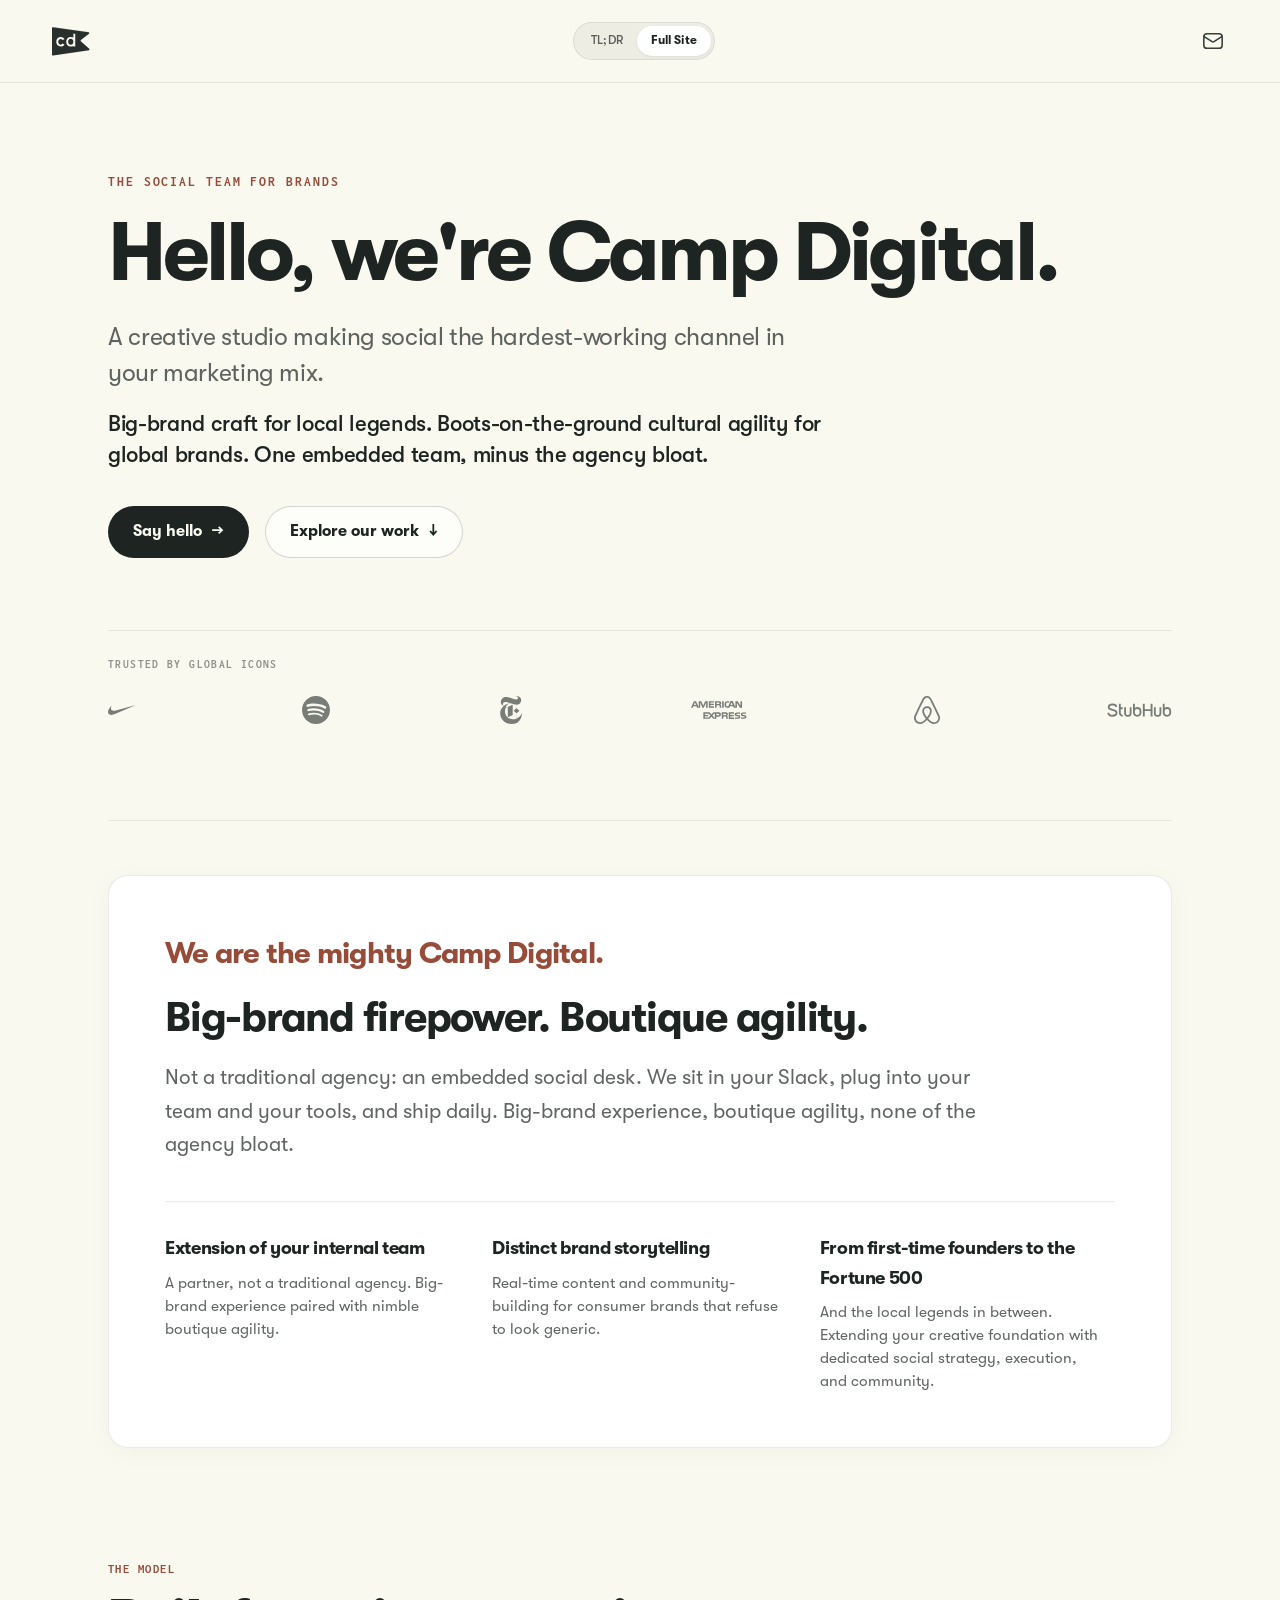
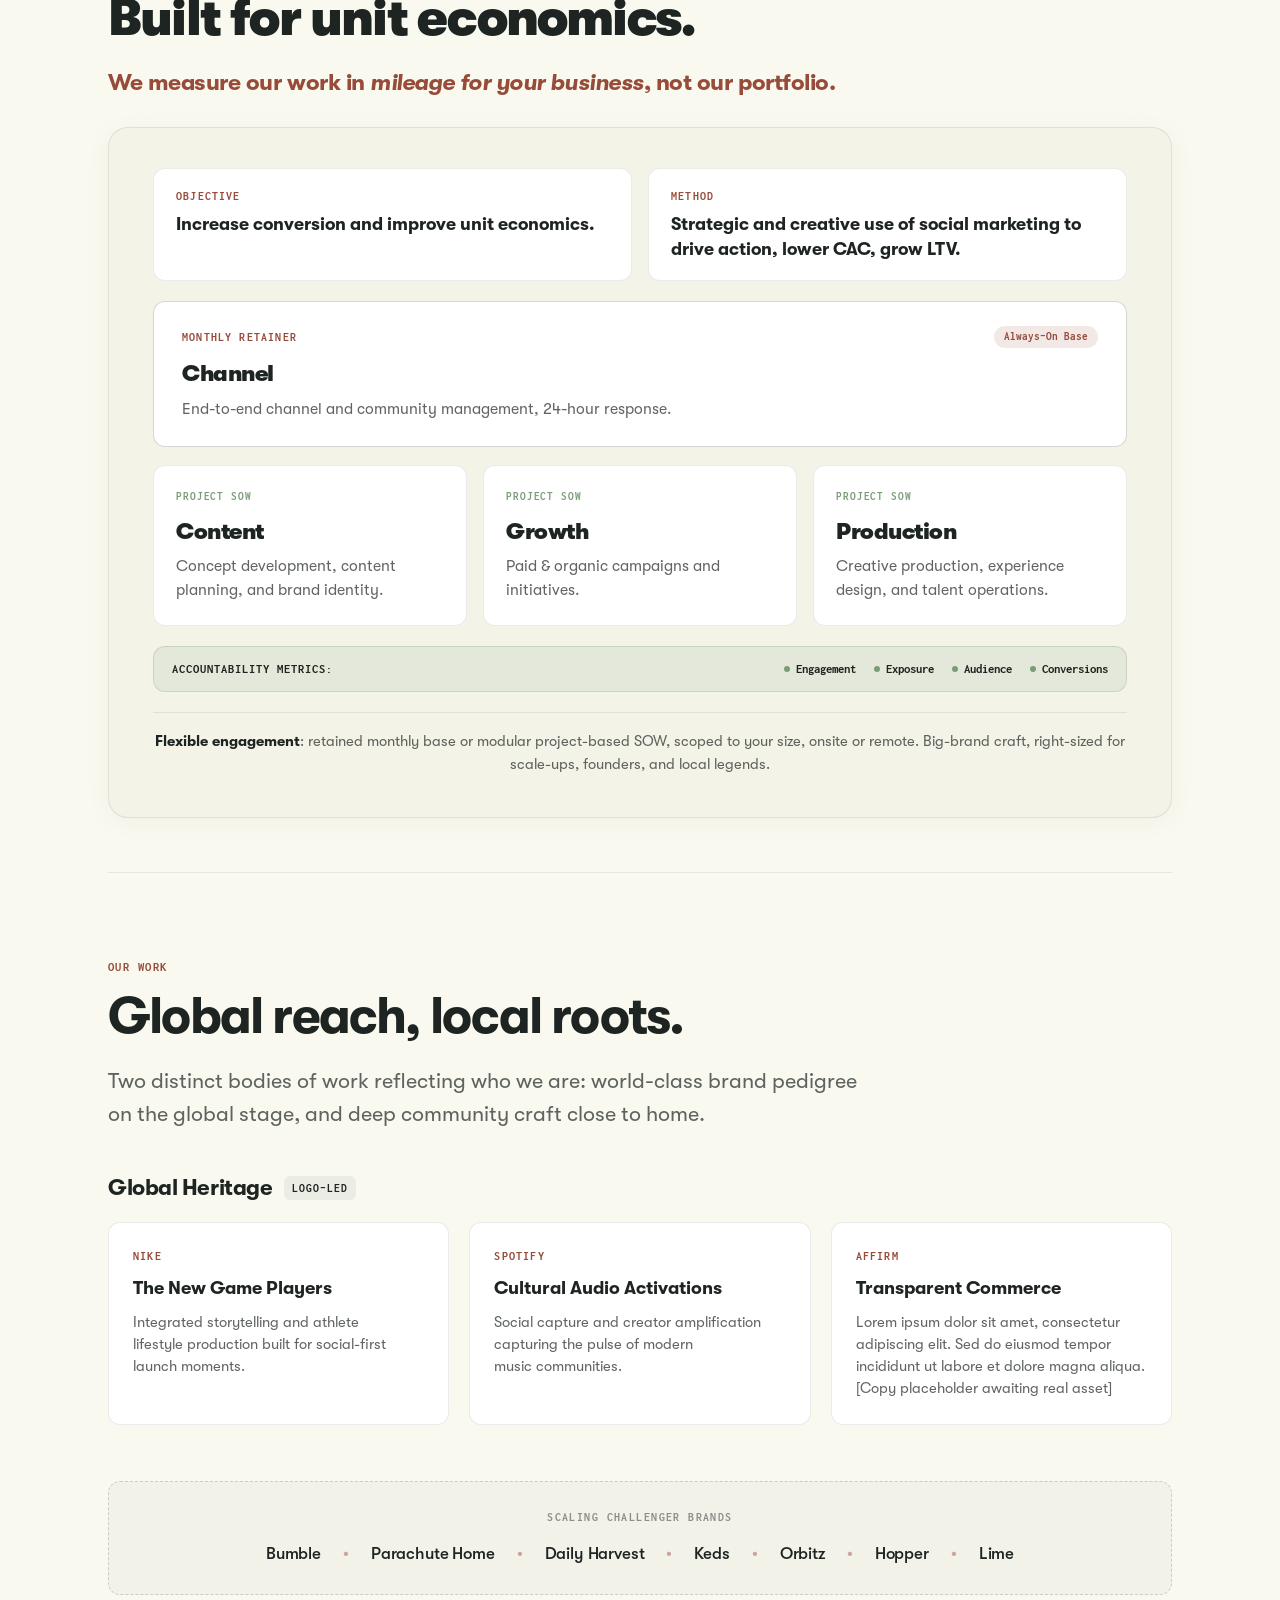
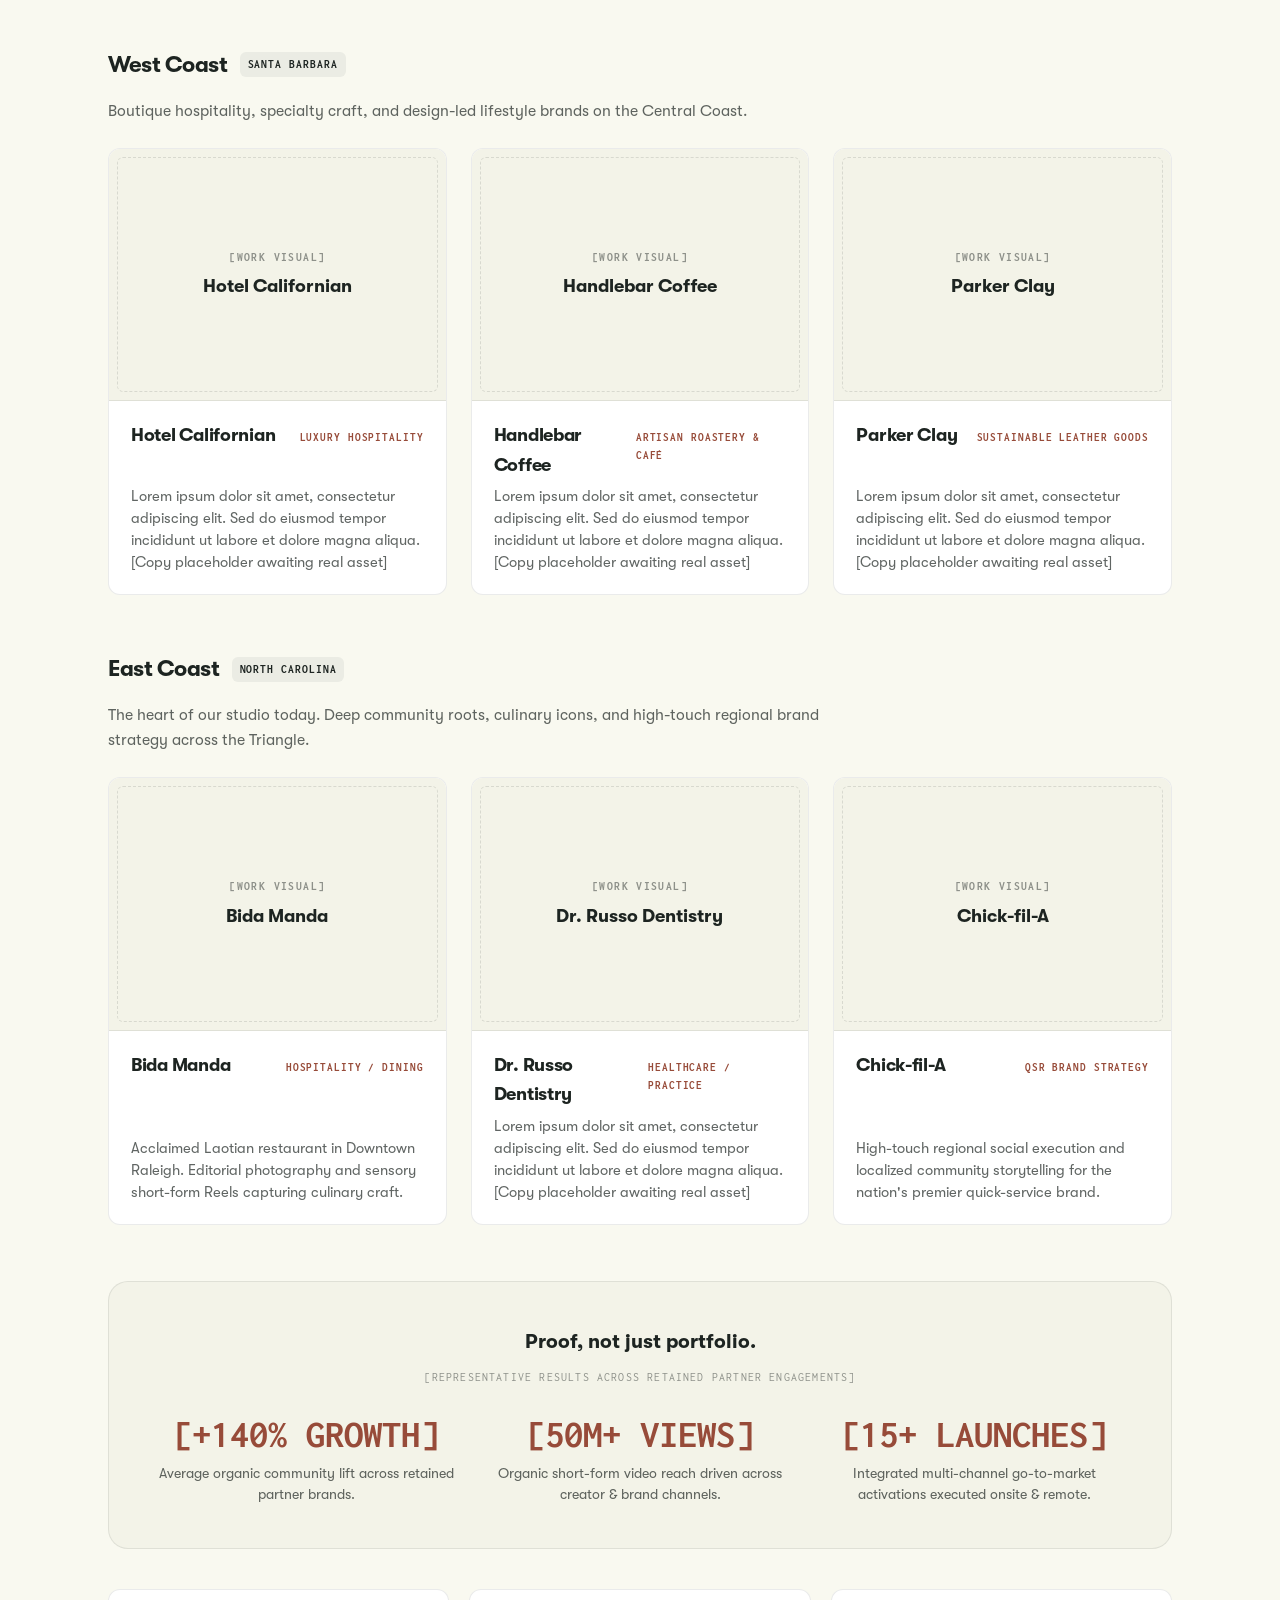
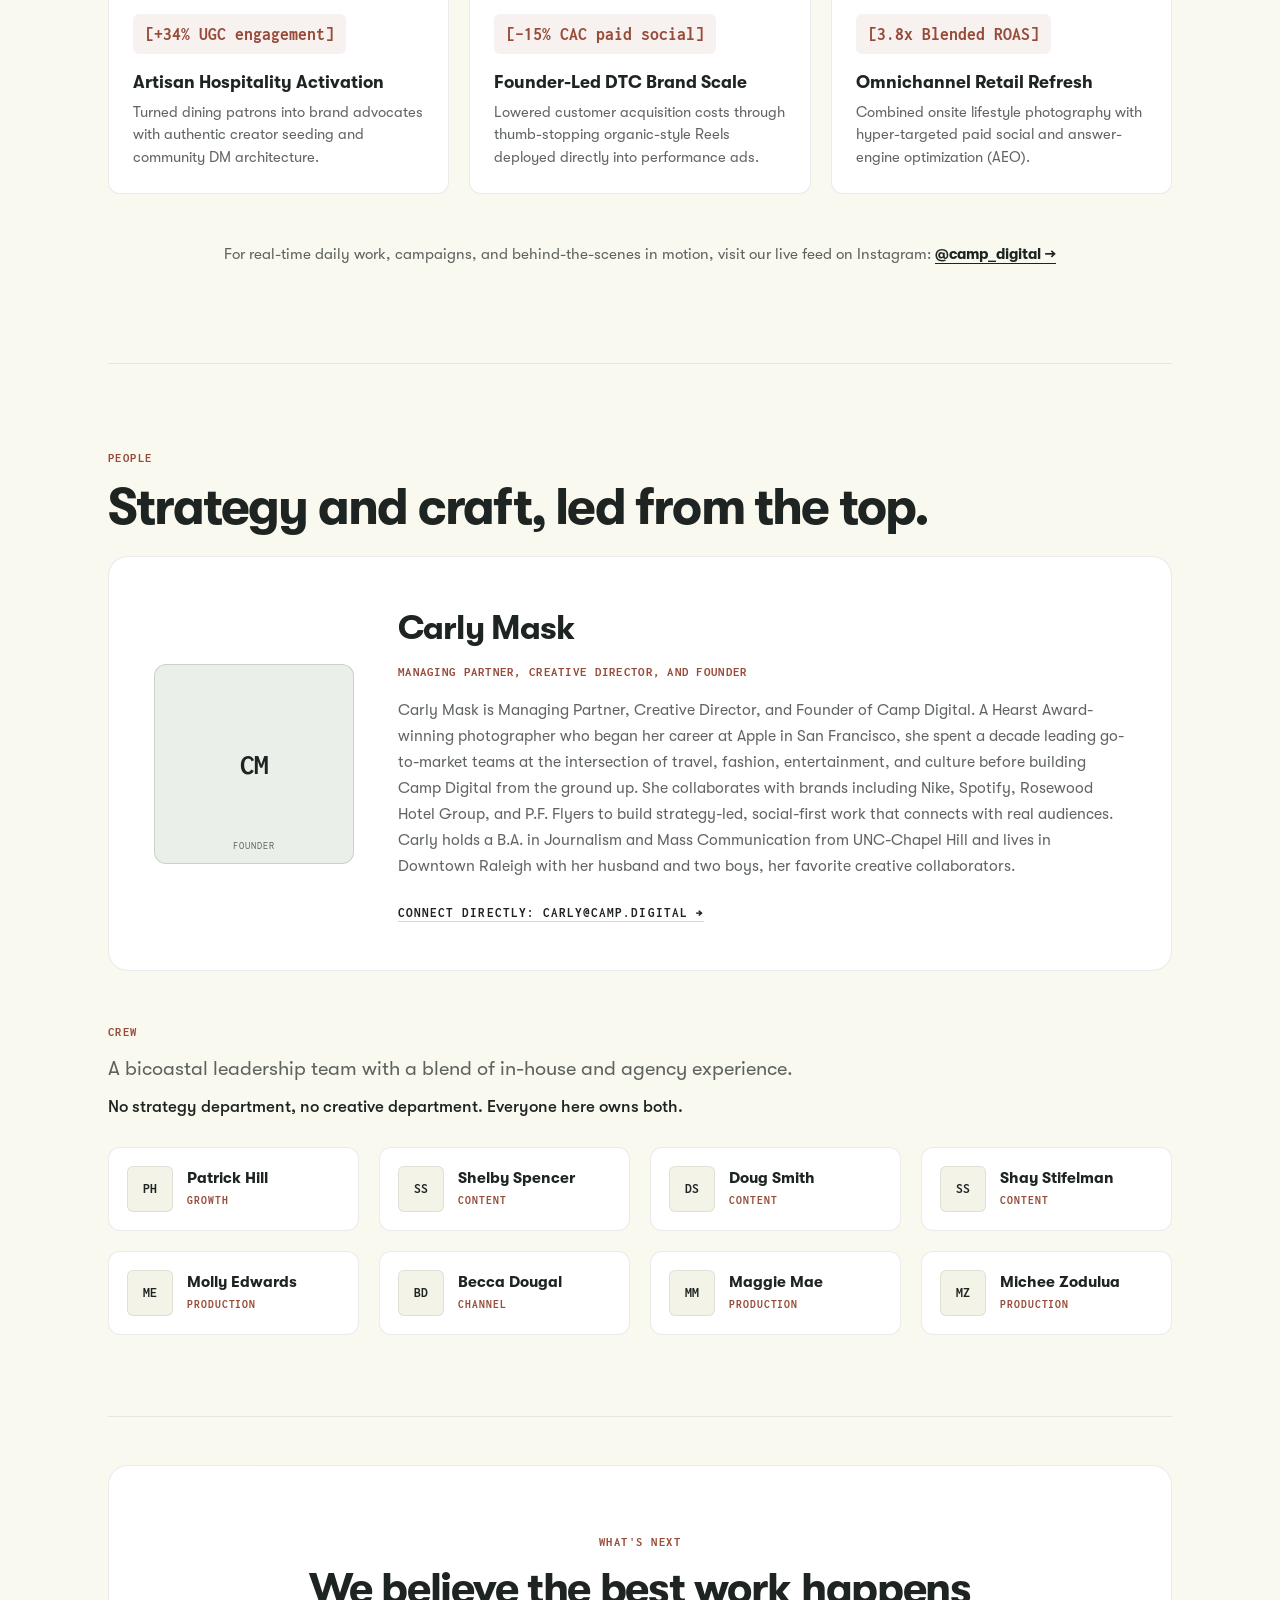
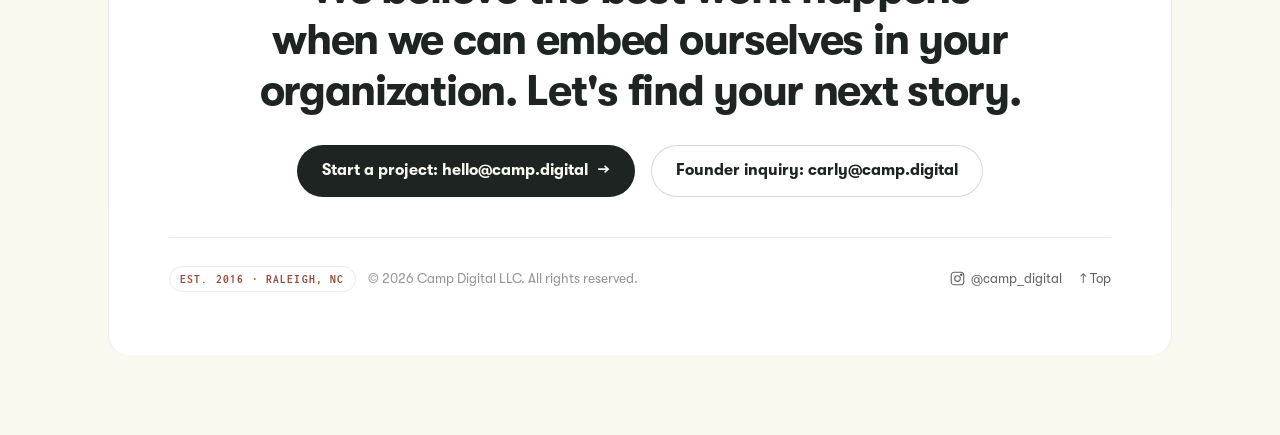
==== commit 6765f277: "Update crew roster, normalize logos, implement The Model centerpiece, and polish copy" ====
--- a/studio.html
+++ b/studio.html
@@ -380,6 +380,20 @@
       fill: currentColor;
     }
 
+    .logo-item[title="StubHub"] svg {
+      max-height: 14px;
+      max-width: 84px;
+    }
+
+    .logo-item[title="American Express"] svg {
+      max-height: 18px;
+      max-width: 72px;
+    }
+
+    .brand-heavy {
+      font-weight: 900;
+    }
+
     /* ── 3. POSITIONING / WHY CAMP DIGITAL ── */
     .positioning {
       background: var(--surface-card);
@@ -441,102 +455,212 @@
       text-wrap: pretty;
     }
 
-    /* ── 4. SERVICES ── */
-    .services-grid {
+    /* ── 4. THE MODEL (§4) ── */
+    .model-section {
+      padding: clamp(36px, 6vh, 60px) 0;
+    }
+
+    .model-centerpiece {
+      background: var(--surface-warm);
+      border: 1px solid var(--border-subtle);
+      border-radius: var(--radius-lg);
+      padding: clamp(24px, 4.5vh, 44px) clamp(20px, 4vw, 44px);
+      box-shadow: 0 4px 28px rgba(29, 36, 33, 0.04);
+      margin-top: 28px;
+    }
+
+    /* Thesis: Objective & Method */
+    .model-thesis-grid {
       display: grid;
-      grid-template-columns: repeat(4, 1fr);
-      gap: 18px;
-      margin-bottom: 44px;
-    }
-
-    @media (max-width: 1024px) {
-      .services-grid {
-        grid-template-columns: repeat(2, 1fr);
-      }
-    }
-
-    @media (max-width: 600px) {
-      .services-grid {
-        grid-template-columns: 1fr;
-      }
-    }
-
-    .service-card {
+      grid-template-columns: 1fr 1fr;
+      gap: 16px;
+      margin-bottom: 20px;
+    }
+
+    .model-thesis-box {
       background: var(--surface-card);
       border: 1px solid var(--border-subtle);
       border-radius: var(--radius-md);
-      padding: clamp(20px, 3.2vh, 28px);
+      padding: 18px 22px;
+    }
+
+    .model-kicker {
+      font-family: var(--font-mono);
+      font-size: 0.74rem;
+      font-weight: 700;
+      text-transform: uppercase;
+      letter-spacing: 0.1em;
+      color: var(--accent);
+      display: block;
+      margin-bottom: 6px;
+    }
+
+    .model-thesis-text {
+      font-size: clamp(1.02rem, 1.4vw, 1.15rem);
+      font-weight: 600;
+      color: var(--text-primary);
+      line-height: 1.4;
+      text-wrap: pretty;
+    }
+
+    /* Monthly Retainer Banner */
+    .model-retainer-banner {
+      background: var(--surface-card);
+      border: 1px solid var(--border-medium);
+      border-radius: var(--radius-md);
+      padding: clamp(18px, 3vh, 24px) clamp(20px, 3.5vw, 28px);
+      margin-bottom: 18px;
+      transition: border-color 0.25s ease, box-shadow 0.25s ease;
+    }
+
+    .model-retainer-banner:hover {
+      border-color: var(--accent);
+      box-shadow: 0 4px 20px rgba(151, 75, 57, 0.08);
+    }
+
+    .model-banner-header {
+      display: flex;
+      align-items: center;
+      justify-content: space-between;
+      margin-bottom: 8px;
+    }
+
+    .model-banner-label {
+      font-family: var(--font-mono);
+      font-size: 0.74rem;
+      font-weight: 700;
+      text-transform: uppercase;
+      letter-spacing: 0.1em;
+      color: var(--accent);
+    }
+
+    .model-pill {
+      font-family: var(--font-mono);
+      font-size: 0.7rem;
+      font-weight: 700;
+      padding: 2px 10px;
+      border-radius: var(--radius-full);
+      background: rgba(151, 75, 57, 0.12);
+      color: var(--accent);
+    }
+
+    .model-pillar-title {
+      font-size: clamp(1.2rem, 1.8vw, 1.4rem);
+      font-weight: 700;
+      letter-spacing: -0.02em;
+      color: var(--text-primary);
+      margin-bottom: 6px;
+    }
+
+    .model-pillar-desc {
+      font-size: 0.98rem;
+      color: var(--text-muted);
+      line-height: 1.5;
+    }
+
+    /* Project-Based SOW Row */
+    .model-sow-row {
+      display: grid;
+      grid-template-columns: repeat(3, 1fr);
+      gap: 16px;
+      margin-bottom: 20px;
+    }
+
+    .model-sow-col {
+      background: var(--surface-card);
+      border: 1px solid var(--border-subtle);
+      border-radius: var(--radius-md);
+      padding: clamp(16px, 2.5vh, 22px) clamp(16px, 2.5vw, 22px);
       transition: transform 0.25s var(--ease), border-color 0.25s ease, box-shadow 0.25s ease;
-      display: flex;
-      flex-direction: column;
+    }
+
+    .model-sow-col:hover {
+      transform: translateY(-2px);
+      border-color: var(--border-medium);
+      box-shadow: 0 6px 20px rgba(29, 36, 33, 0.05);
+    }
+
+    .model-sow-badge {
+      font-family: var(--font-mono);
+      font-size: 0.7rem;
+      font-weight: 700;
+      text-transform: uppercase;
+      letter-spacing: 0.08em;
+      color: var(--sage);
+      margin-bottom: 8px;
+    }
+
+    /* Accountability Bar */
+    .model-accountability-bar {
+      display: flex;
+      align-items: center;
       justify-content: space-between;
-    }
-
-    .service-card:hover {
-      transform: translateY(-3px);
-      border-color: var(--border-medium);
-      box-shadow: 0 8px 30px rgba(29, 36, 33, 0.06);
-    }
-
-    .service-num {
+      flex-wrap: wrap;
+      gap: 12px 20px;
+      padding: 12px 18px;
+      background: rgba(123, 156, 120, 0.12);
+      border: 1px solid rgba(123, 156, 120, 0.28);
+      border-radius: var(--radius-md);
+      margin-bottom: 20px;
+    }
+
+    .accountability-label {
+      font-family: var(--font-mono);
+      font-size: 0.78rem;
+      font-weight: 700;
+      text-transform: uppercase;
+      letter-spacing: 0.08em;
+      color: var(--ink);
+    }
+
+    .accountability-pills {
+      display: flex;
+      align-items: center;
+      flex-wrap: wrap;
+      gap: 12px 18px;
+    }
+
+    .acc-metric {
+      display: inline-flex;
+      align-items: center;
+      gap: 6px;
       font-family: var(--font-mono);
       font-size: 0.8rem;
       font-weight: 700;
-      color: var(--accent);
-      margin-bottom: 14px;
-    }
-
-    .service-card h3 {
-      font-size: clamp(1.1rem, 1.4vw, 1.25rem);
-      font-weight: 700;
-      letter-spacing: -0.02em;
-      color: var(--text-primary);
-      margin-bottom: 10px;
-      line-height: 1.25;
-      text-wrap: balance;
-    }
-
-    .service-card p {
+      color: var(--ink);
+    }
+
+    .acc-metric .metric-dot {
+      width: 6px;
+      height: 6px;
+      border-radius: 50%;
+      background: var(--sage);
+    }
+
+    .model-footer-note {
       font-size: 0.92rem;
       color: var(--text-muted);
-      line-height: 1.5;
+      border-top: 1px solid var(--border-subtle);
+      padding-top: 18px;
+      line-height: 1.55;
+      text-align: center;
       text-wrap: pretty;
     }
 
-    /* Engagement & Affordability Block */
-    .affordability-block {
-      background: var(--surface-warm);
-      border: 1px solid var(--border-subtle);
-      border-radius: var(--radius-md);
-      padding: clamp(26px, 4.5vh, 38px) clamp(22px, 4vw, 40px);
-      display: grid;
-      grid-template-columns: 1fr 2fr;
-      gap: 28px;
-      align-items: center;
-    }
-
-    .affordability-meta h4 {
-      font-size: 1.15rem;
-      font-weight: 700;
-      letter-spacing: -0.015em;
-      color: var(--text-primary);
-      margin-bottom: 6px;
-    }
-
-    .affordability-meta span {
-      font-family: var(--font-mono);
-      font-size: 0.78rem;
-      text-transform: uppercase;
-      letter-spacing: 0.08em;
-      color: var(--accent);
-      font-weight: 700;
-    }
-
-    .affordability-body {
-      font-size: 0.98rem;
-      color: var(--text-muted);
-      line-height: 1.6;
-      text-wrap: pretty;
+    .model-footer-note strong {
+      color: var(--text-primary);
+      font-weight: 600;
+    }
+
+    @media (max-width: 860px) {
+      .model-thesis-grid {
+        grid-template-columns: 1fr;
+        gap: 12px;
+      }
+      .model-sow-row {
+        grid-template-columns: 1fr;
+        gap: 12px;
+      }
     }
 
     /* ── 5. THE WORK (Global Heritage + Local Majority) ── */
@@ -640,10 +764,26 @@
 
     .challenger-list {
       display: flex;
-      flex-wrap: wrap;
+      flex-wrap: nowrap;
       justify-content: center;
       align-items: center;
-      gap: 8px 14px;
+      gap: 8px clamp(10px, 1.8vw, 22px);
+      overflow-x: auto;
+    }
+
+    @media (max-width: 820px) {
+      .challenger-list {
+        flex-wrap: wrap;
+        gap: 8px 14px;
+      }
+    }
+
+    .region-subhead-text {
+      font-size: 0.98rem;
+      color: var(--text-muted);
+      margin-bottom: 24px;
+      max-width: 760px;
+      text-wrap: pretty;
     }
 
     .challenger-item {
@@ -1101,7 +1241,8 @@
 
     .footer-links {
       display: flex;
-      gap: 16px;
+      align-items: center;
+      gap: 18px;
     }
 
     .footer-links a {
@@ -1112,6 +1253,27 @@
 
     .footer-links a:hover {
       color: var(--text-primary);
+    }
+
+    .footer-ig-link {
+      display: inline-flex;
+      align-items: center;
+      gap: 6px;
+      color: var(--text-muted);
+      text-decoration: none;
+      transition: color 0.2s ease, transform 0.2s ease;
+    }
+
+    .footer-ig-link:hover {
+      color: var(--ink);
+      transform: translateY(-1px);
+    }
+
+    .footer-ig-link svg {
+      width: 15px;
+      height: 15px;
+      display: block;
+      color: inherit;
     }
 
     .camp-badge {
@@ -1233,7 +1395,7 @@
           </div>
           <!-- American Express -->
           <div class="logo-item" title="American Express">
-            <svg viewBox="0 0 24 24" role="img" aria-label="American Express"><path d="M16.015 14.378c0-.32-.135-.496-.344-.622-.21-.12-.464-.135-.81-.135h-1.543v2.82h.675v-1.027h.72c.24 0 .39.024.478.125.12.13.104.38.104.55v.35h.66v-.555c-.002-.25-.017-.376-.108-.516-.06-.08-.18-.18-.33-.234l.02-.008c.18-.072.48-.297.48-.747zm-.87.407l-.028-.002c-.09.053-.195.058-.33.058h-.81v-.63h.824c.12 0 .24 0 .33.05.098.048.156.147.15.255 0 .12-.045.215-.134.27zM20.297 15.837H19v.6h1.304c.676 0 1.05-.278 1.05-.884 0-.28-.066-.448-.187-.582-.153-.133-.392-.193-.73-.207l-.376-.015c-.104 0-.18 0-.255-.03-.09-.03-.15-.105-.15-.21 0-.09.017-.166.09-.21.083-.046.177-.066.272-.06h1.23v-.602h-1.35c-.704 0-.958.437-.958.84 0 .9.776.855 1.407.87.104 0 .18.015.225.06.046.03.082.106.082.18 0 .077-.035.15-.08.18-.06.053-.15.07-.277.07zM0 0v10.096L.81 8.22h1.75l.225.464V8.22h2.043l.45 1.02.437-1.013h6.502c.295 0 .56.057.756.236v-.23h1.787v.23c.307-.17.686-.23 1.12-.23h2.606l.24.466v-.466h1.918l.254.465v-.466h1.858v3.948H20.87l-.36-.6v.585h-2.353l-.256-.63h-.583l-.27.614h-1.213c-.48 0-.84-.104-1.08-.24v.24h-2.89v-.884c0-.12-.03-.12-.105-.135h-.105v1.036H6.067v-.48l-.21.48H4.69l-.202-.48v.465H2.235l-.256-.624H1.4l-.256.624H0V24h23.786v-7.108c-.27.135-.613.18-.973.18H21.09v-.255c-.21.165-.57.255-.914.255H14.71v-.9c0-.12-.018-.12-.12-.12h-.075v1.022h-1.8v-1.066c-.298.136-.643.15-.928.136h-.214v.915h-2.18l-.54-.617-.57.6H4.742v-3.93h3.61l.518.602.554-.6h2.412c.28 0 .74.03.942.225v-.24h2.177c.202 0 .644.045.903.225v-.24h3.265v.24c.163-.164.508-.24.803-.24h1.89v.24c.194-.15.464-.24.84-.24h1.176V0H0z"/></svg>
+            <svg viewBox="0 8.7 24 7.8" role="img" aria-label="American Express"><path d="M16.015 14.378c0-.32-.135-.496-.344-.622-.21-.12-.464-.135-.81-.135h-1.543v2.82h.675v-1.027h.72c.24 0 .39.024.478.125.12.13.104.38.104.55v.35h.66v-.555c-.002-.25-.017-.376-.108-.516-.06-.08-.18-.18-.33-.234l.02-.008c.18-.072.48-.297.48-.747zm-.87.407l-.028-.002c-.09.053-.195.058-.33.058h-.81v-.63h.824c.12 0 .24 0 .33.05.098.048.156.147.15.255 0 .12-.045.215-.134.27zM20.297 15.837H19v.6h1.304c.676 0 1.05-.278 1.05-.884 0-.28-.066-.448-.187-.582-.153-.133-.392-.193-.73-.207l-.376-.015c-.104 0-.18 0-.255-.03-.09-.03-.15-.105-.15-.21 0-.09.017-.166.09-.21.083-.046.177-.066.272-.06h1.23v-.602h-1.35c-.704 0-.958.437-.958.84 0 .9.776.855 1.407.87.104 0 .18.015.225.06.046.03.082.106.082.18 0 .077-.035.15-.08.18-.06.053-.15.07-.277.07zM21.156 14.955c.004.005.006.012.01.016.01.01.024.01.032.02l-.042-.035zM23.828 13.082h.065v.555h-.065zM23.865 15.03v-.005c-.03-.025-.046-.048-.075-.07-.15-.153-.39-.215-.764-.225l-.36-.012c-.12 0-.194-.007-.27-.03-.09-.03-.15-.105-.15-.21 0-.09.03-.16.09-.204.076-.045.15-.05.27-.05h1.223v-.588h-1.283c-.69 0-.96.437-.96.84 0 .9.78.855 1.41.87.104 0 .18.015.224.06.046.03.082.106.082.18 0 .07-.034.138-.09.18-.045.056-.136.07-.27.07h-1.288v.605h1.287c.42 0 .734-.118.9-.36h.03c.09-.134.135-.3.135-.523 0-.24-.045-.39-.135-.526zM18.597 14.208v-.583h-2.235V16.458h2.235v-.585h-1.57v-.57h1.533v-.584h-1.532v-.51M13.51 8.787h.685V11.6h-.684zM13.126 9.543l-.007.006c0-.314-.13-.5-.34-.624-.217-.125-.47-.135-.81-.135H10.43v2.82h.674v-1.034h.72c.24 0 .39.03.487.12.122.136.107.378.107.548v.354h.677v-.553c0-.25-.016-.375-.11-.516-.09-.107-.202-.19-.33-.237.172-.07.472-.3.472-.75zm-.855.396h-.015c-.09.054-.195.056-.33.056H11.1v-.623h.825c.12 0 .24.004.33.05.09.04.15.128.15.25s-.047.22-.134.266zM15.92 9.373h.632v-.6h-.644c-.464 0-.804.105-1.02.33-.286.3-.362.69-.362 1.11 0 .512.123.833.36 1.074.232.238.645.31.97.31h.78l.255-.627h1.39l.262.627h1.36v-2.11l1.272 2.11h.95l.002.002V8.786h-.684v1.963l-1.18-1.96h-1.02V11.4L18.11 8.744h-1.004l-.943 2.22h-.3c-.177 0-.362-.03-.468-.134-.125-.15-.186-.36-.186-.662 0-.285.08-.51.194-.63.133-.135.272-.165.516-.165zm1.668-.108l.464 1.118v.002h-.93l.466-1.12zM2.38 10.97l.254.628H4V9.393l.972 2.205h.584l.973-2.202.015 2.202h.69v-2.81H6.118l-.807 1.904-.876-1.905H3.343v2.663L2.205 8.787h-.997L.01 11.597h.72l.26-.626h1.39zm-.688-1.705l.46 1.118-.003.002h-.915l.457-1.12zM11.856 13.62H9.714l-.85.923-.825-.922H5.346v2.82H8l.855-.932.824.93h1.302v-.94h.838c.6 0 1.17-.164 1.17-.945l-.006-.003c0-.78-.598-.93-1.128-.93zM7.67 15.853l-.014-.002H6.02v-.557h1.47v-.574H6.02v-.51H7.7l.733.82-.764.824zm2.642.33l-1.03-1.147 1.03-1.108v2.253zm1.553-1.258h-.885v-.717h.885c.24 0 .42.098.42.344 0 .243-.15.372-.42.372zM9.967 9.373v-.586H7.73V11.6h2.237v-.58H8.4v-.564h1.527V9.88H8.4v-.507"/></svg>
           </div>
           <!-- Airbnb -->
           <div class="logo-item" title="Airbnb">
@@ -1241,7 +1403,7 @@
           </div>
           <!-- StubHub -->
           <div class="logo-item" title="StubHub">
-            <svg viewBox="0 0 24 24" role="img" aria-label="StubHub"><path d="M23.78 6.566L.21 8.148c-.116.008-.21.107-.21.227V8.4l.725 6.884v.004c.003.036.006.07.006.11 0 .123-.016.243-.048.347L.344 16.84c-.04.122.026.182.146.134l1.805-.75c.002 0 .004 0 .006-.002h.003c.13-.05.27-.076.418-.076h.036l20.04 1.29c.127 0 .23-.097.243-.222L24 6.784v-.02c0-.11-.09-.198-.2-.198h-.02zm-19.245 3.68h.053c.823 0 1.25.304 1.275.892v.045h-.516l-.006-.04c-.027-.26-.273-.386-.753-.386h-.045c-.48.008-.717.152-.717.434v.08c.005.055.03.102.07.136.052.048.117.087.19.11l1.204.403-.007-.005.01.004c.18.057.34.163.46.306.108.138.175.313.175.502v.117c0 .287-.14.54-.36.695-.235.18-.575.268-.997.268s-.75-.093-.99-.268v-.002c-.218-.155-.36-.41-.36-.7v-.07h.516v.05c0 .146.063.255.21.346s.358.137.628.137.49-.048.637-.136.22-.2.22-.346v-.072c0-.167-.098-.277-.3-.344L3.935 12c-.195-.062-.35-.157-.45-.28-.1-.12-.16-.274-.16-.444v-.084c0-.616.403-.935 1.21-.943zm8.292.08h.518v1.448h1.588v-1.447h.52v3.47h-.522v-1.52h-1.585v1.52h-.518v-3.47zm-6.495.007h.5v.945h.535v.51h-.535v.89c0 .208.056.37.168.487l-.002.004c.087.09.202.15.334.17h.035v.485l-.047-.004h-.004c-.265-.016-.504-.13-.68-.308-.203-.21-.305-.492-.305-.834v-2.346zm11.913 0h.5v1.12c.155-.157.367-.24.633-.24.755 0 1.14.395 1.142 1.175v.283c0 .342-.103.624-.305.835s-.486.316-.836.316-.628-.105-.83-.315-.306-.494-.306-.834v-2.337zm-8.084.002h.5v1.12c.156-.16.368-.243.634-.243.76 0 1.14.396 1.144 1.176v.283c0 .342-.105.624-.307.835s-.483.316-.833.316-.627-.105-.83-.315-.307-.494-.307-.834v-2.335zm-2.395.945h.492v1.367c0 .258.04.442.113.545.07.095.204.146.387.146h.016c.185 0 .31-.047.385-.146s.115-.287.115-.545H9.27V11.28h.49v1.367c0 .417-.08.72-.23.902-.146.173-.385.264-.71.272h-.115c-.325-.008-.564-.098-.71-.273-.156-.18-.23-.486-.23-.903V11.28zm8.077 0h.492v1.367c0 .258.04.442.115.545.07.095.2.146.384.146h.025c.18 0 .306-.05.378-.146.075-.104.115-.287.115-.545h-.004V11.28h.49v1.367c0 .417-.083.728-.23.902s-.384.264-.71.272h-.12c-.324-.008-.563-.098-.71-.273-.155-.18-.228-.486-.228-.903V11.28zm-4.548.422c-.207 0-.37.05-.473.156s-.16.285-.16.53v.288c0 .208.062.366.17.486s.26.182.464.182c.203 0 .357-.056.47-.18s.17-.28.17-.488v-.283c0-.247-.056-.423-.163-.53s-.266-.16-.476-.16zm8.083 0c-.207 0-.37.05-.473.156s-.16.285-.16.53v.288c0 .208.06.366.166.486s.267.182.467.182.355-.06.47-.18.17-.285.17-.488v-.283c0-.247-.056-.423-.163-.53s-.267-.16-.477-.16z"/></svg>
+            <svg viewBox="3.1 10.1 17.5 3.8" role="img" aria-label="StubHub"><path d="M4.535 10.246h.053c.823 0 1.25.304 1.275.892v.045h-.516l-.006-.04c-.027-.26-.273-.386-.753-.386h-.045c-.48.008-.717.152-.717.434v.08c.005.055.03.102.07.136.052.048.117.087.19.11l1.204.403-.007-.005.01.004c.18.057.34.163.46.306.108.138.175.313.175.502v.117c0 .287-.14.54-.36.695-.235.18-.575.268-.997.268s-.75-.093-.99-.268v-.002c-.218-.155-.36-.41-.36-.7v-.07h.516v.05c0 .146.063.255.21.346s.358.137.628.137.49-.048.637-.136.22-.2.22-.346v-.072c0-.167-.098-.277-.3-.344L3.935 12c-.195-.062-.35-.157-.45-.28-.1-.12-.16-.274-.16-.444v-.084c0-.616.403-.935 1.21-.943zm8.292.08h.518v1.448h1.588v-1.447h.52v3.47h-.522v-1.52h-1.585v1.52h-.518v-3.47zm-6.495.007h.5v.945h.535v.51h-.535v.89c0 .208.056.37.168.487l-.002.004c.087.09.202.15.334.17h.035v.485l-.047-.004h-.004c-.265-.016-.504-.13-.68-.308-.203-.21-.305-.492-.305-.834v-2.346zm11.913 0h.5v1.12c.155-.157.367-.24.633-.24.755 0 1.14.395 1.142 1.175v.283c0 .342-.103.624-.305.835s-.486.316-.836.316-.628-.105-.83-.315-.306-.494-.306-.834v-2.337zm-8.084.002h.5v1.12c.156-.16.368-.243.634-.243.76 0 1.14.396 1.144 1.176v.283c0 .342-.105.624-.307.835s-.483.316-.833.316-.627-.105-.83-.315-.307-.494-.307-.834v-2.335zm-2.395.945h.492v1.367c0 .258.04.442.113.545.07.095.204.146.387.146h.016c.185 0 .31-.047.385-.146s.115-.287.115-.545H9.27V11.28h.49v1.367c0 .417-.08.72-.23.902-.146.173-.385.264-.71.272h-.115c-.325-.008-.564-.098-.71-.273-.156-.18-.23-.486-.23-.903V11.28zm8.077 0h.492v1.367c0 .258.04.442.115.545.07.095.2.146.384.146h.025c.18 0 .306-.05.378-.146.075-.104.115-.287.115-.545h-.004V11.28h.49v1.367c0 .417-.083.728-.23.902s-.384.264-.71.272h-.12c-.324-.008-.563-.098-.71-.273-.155-.18-.228-.486-.228-.903V11.28zm-4.548.422c-.207 0-.37.05-.473.156s-.16.285-.16.53v.288c0 .208.062.366.17.486s.26.182.464.182c.203 0 .357-.056.47-.18s.17-.28.17-.488v-.283c0-.247-.056-.423-.163-.53s-.266-.16-.476-.16zm8.083 0c-.207 0-.37.05-.473.156s-.16.285-.16.53v.288c0 .208.06.366.166.486s.267.182.467.182.355-.06.47-.18.17-.285.17-.488v-.283c0-.247-.056-.423-.163-.53s-.267-.16-.477-.16z"/></svg>
           </div>
         </div>
       </div>
@@ -1252,7 +1414,7 @@
       <div class="brand-anchor">We are the mighty Camp Digital.</div>
       <h2 class="positioning-lead">Big-brand firepower. Boutique agility.</h2>
       <p class="positioning-body">
-        Not a traditional agency — an embedded social desk. We sit in your Slack, run your channels, manage your DMs, and ship daily. Big-brand experience, boutique agility, none of the agency bloat.
+        Not a traditional agency: an embedded social desk. We sit in your Slack, plug into your team and your tools, and ship daily. Big-brand experience, boutique agility, none of the agency bloat.
       </p>
 
       <div class="pillars-grid">
@@ -1261,7 +1423,7 @@
           <p>A partner, not a traditional agency. Big-brand experience paired with nimble boutique agility.</p>
         </div>
         <div class="pillar-card">
-          <h3>Elevated brand storytelling</h3>
+          <h3>Distinct brand storytelling</h3>
           <p>Real-time content and community-building for consumer brands that refuse to look generic.</p>
         </div>
         <div class="pillar-card">
@@ -1271,59 +1433,69 @@
       </div>
     </section>
 
-    <!-- 4. SERVICES & ENGAGEMENT -->
-    <section id="services">
-      <div class="section-eyebrow">What we do</div>
-      <h2 class="section-title">Strategy-led. Social-first. Built to perform.</h2>
-      <p class="services-creed">We measure our work in mileage for your business, not our portfolio.</p>
-      <p class="section-lead">
-        Four core disciplines designed to turn social channels into compounding drivers of brand equity and commercial revenue.
-      </p>
-
-      <div class="services-grid">
-        <!-- Service 1 -->
-        <div class="service-card">
-          <div>
-            <div class="service-num">01</div>
-            <h3>Creative &amp; Production</h3>
-            <p>Onsite lifestyle photography, short-form video, art direction, and net-new brand assets crafted to stop the scroll.</p>
-          </div>
-        </div>
-        <!-- Service 2 -->
-        <div class="service-card">
-          <div>
-            <div class="service-num">02</div>
-            <h3>Channel Management</h3>
-            <p>Full-service daily publishing, channel strategy, community architecture, and attentive DM management across platforms.</p>
-          </div>
-        </div>
-        <!-- Service 3 -->
-        <div class="service-card">
-          <div>
-            <div class="service-num">03</div>
-            <h3>Influencer &amp; UGC</h3>
-            <p>End-to-end creator scouting, high-affinity casting, thoughtful product gifting, and authentic customer amplification.</p>
-          </div>
-        </div>
-        <!-- Service 4 -->
-        <div class="service-card">
-          <div>
-            <div class="service-num">04</div>
-            <h3>Growth &amp; Performance</h3>
-            <p>Paid social built for scale, social search (SEO), and answer-engine optimization (AEO) — so you're found in both algorithmic feeds and AI-generated answers.</p>
-          </div>
-        </div>
-      </div>
-
-      <!-- Lean Model / Affordability Proof -->
-      <div class="affordability-block">
-        <div class="affordability-meta">
-          <span>How we work</span>
-          <h4>Big-brand craft, right-sized for you.</h4>
-          <p style="font-size:0.86rem; color:var(--text-muted); margin-top:4px;">Flexible engagement — retained, project, or hourly — scoped to your size, onsite or remote.</p>
-        </div>
-        <div class="affordability-body">
-          We run lean by design — a proprietary network of production spaces, gear, and trusted talent, plus a deep bench of collaborators. That gives us the efficacy of a boutique agency with the efficiency of an internal art department: an expert team of operators trained by Fortune brands, blue-chip startups, and award-winning agencies — at a price point that works for scale-ups, founders, and local legends alike.
+    <!-- 4. THE MODEL (§4) -->
+    <section class="model-section" id="services" aria-label="The Model">
+      <div class="section-eyebrow">The Model</div>
+      <h2 class="section-title"><span class="brand-heavy">Built for unit economics.</span></h2>
+      <p class="services-creed">We measure our work in <em>mileage for your business</em>, not our portfolio.</p>
+
+      <!-- Unit Economics Centerpiece -->
+      <div class="model-centerpiece">
+        <!-- Objective & Method Header -->
+        <div class="model-thesis-grid">
+          <div class="model-thesis-box">
+            <span class="model-kicker">Objective</span>
+            <p class="model-thesis-text">Increase conversion and improve unit economics.</p>
+          </div>
+          <div class="model-thesis-box">
+            <span class="model-kicker">Method</span>
+            <p class="model-thesis-text">Strategic and creative use of social marketing to drive action, lower CAC, grow LTV.</p>
+          </div>
+        </div>
+
+        <!-- Monthly Retainer Banner: Channel (Always-On Base) -->
+        <div class="model-retainer-banner">
+          <div class="model-banner-header">
+            <span class="model-banner-label">Monthly Retainer</span>
+            <span class="model-pill">Always-On Base</span>
+          </div>
+          <h3 class="model-pillar-title"><span class="brand-heavy">Channel</span></h3>
+          <p class="model-pillar-desc">End-to-end channel and community management, 24-hour response.</p>
+        </div>
+
+        <!-- Project-Based SOW Row: Content, Growth, Production -->
+        <div class="model-sow-row">
+          <div class="model-sow-col">
+            <div class="model-sow-badge">Project SOW</div>
+            <h3 class="model-pillar-title"><span class="brand-heavy">Content</span></h3>
+            <p class="model-pillar-desc">Concept development, content planning, and brand identity.</p>
+          </div>
+          <div class="model-sow-col">
+            <div class="model-sow-badge">Project SOW</div>
+            <h3 class="model-pillar-title"><span class="brand-heavy">Growth</span></h3>
+            <p class="model-pillar-desc">Paid &amp; organic campaigns and initiatives.</p>
+          </div>
+          <div class="model-sow-col">
+            <div class="model-sow-badge">Project SOW</div>
+            <h3 class="model-pillar-title"><span class="brand-heavy">Production</span></h3>
+            <p class="model-pillar-desc">Creative production, experience design, and talent operations.</p>
+          </div>
+        </div>
+
+        <!-- Accountability Bar -->
+        <div class="model-accountability-bar" aria-label="Accountability metrics">
+          <span class="accountability-label">Accountability metrics:</span>
+          <div class="accountability-pills">
+            <span class="acc-metric"><span class="metric-dot"></span>Engagement</span>
+            <span class="acc-metric"><span class="metric-dot"></span>Exposure</span>
+            <span class="acc-metric"><span class="metric-dot"></span>Audience</span>
+            <span class="acc-metric"><span class="metric-dot"></span>Conversions</span>
+          </div>
+        </div>
+
+        <!-- Flexible Engagement Note -->
+        <div class="model-footer-note">
+          <strong>Flexible engagement</strong>: retained monthly base or modular project-based SOW, scoped to your size, onsite or remote. Big-brand craft, right-sized for scale-ups, founders, and local legends.
         </div>
       </div>
     </section>
@@ -1355,9 +1527,9 @@
           <p>Social capture and creator amplification capturing the pulse of modern music communities.</p>
         </div>
         <div class="global-case-card">
-          <div class="client-tag">Piaggio Fast Forward</div>
-          <h4>When the Force met the feed</h4>
-          <p>Global launch content for the Grogu gitamini, created alongside Star Wars and Disney — proof you don't have to be in New York or LA to make content for global brands.</p>
+          <div class="client-tag">Affirm</div>
+          <h4>Transparent Commerce</h4>
+          <p>Lorem ipsum dolor sit amet, consectetur adipiscing elit. Sed do eiusmod tempor incididunt ut labore et dolore magna aliqua. [Copy placeholder awaiting real asset]</p>
         </div>
       </div>
 
@@ -1366,8 +1538,6 @@
         <div class="challenger-label">Scaling challenger brands</div>
         <div class="challenger-list">
           <span class="challenger-item">Bumble</span>
-          <span class="challenger-sep">&bull;</span>
-          <span class="challenger-item">Affirm</span>
           <span class="challenger-sep">&bull;</span>
           <span class="challenger-item">Parachute Home</span>
           <span class="challenger-sep">&bull;</span>
@@ -1379,23 +1549,75 @@
           <span class="challenger-sep">&bull;</span>
           <span class="challenger-item">Hopper</span>
           <span class="challenger-sep">&bull;</span>
-          <span class="challenger-item">Aura Frames</span>
-          <span class="challenger-sep">&bull;</span>
           <span class="challenger-item">Lime</span>
-          <span class="challenger-sep">&bull;</span>
-          <span class="challenger-item">Bungalow</span>
-          <span class="challenger-sep">&bull;</span>
-          <span class="challenger-item">Piaggio Fast Forward</span>
         </div>
       </div>
 
-      <!-- BODY 2: CLOSE TO HOME (LOCAL MAJORITY) -->
+      <!-- BODY 2: LOCAL WORK SPLIT (West Coast & East Coast) -->
+
+      <!-- Regional Group 1: West Coast (Santa Barbara) -->
       <h3 class="work-subheading">
-        <span>Close to Home: The Triangle</span>
-        <span class="badge">Raleigh / Durham / Chapel Hill</span>
+        <span>West Coast</span>
+        <span class="badge">Santa Barbara</span>
       </h3>
-      <p style="font-size:0.98rem; color:var(--text-muted); margin-bottom:24px; max-width:760px; text-wrap: pretty;">
-        The heart of our studio today. Deep community roots, cultural intimacy, and boots-on-the-ground production across RDU's most iconic&nbsp;brands.
+      <p class="region-subhead-text">
+        Boutique hospitality, specialty craft, and design-led lifestyle brands on the Central Coast.
+      </p>
+
+      <div class="local-gallery-grid">
+        <!-- Brand 1: Hotel Californian -->
+        <article class="gallery-item">
+          <div class="media-placeholder" aria-label="Hotel Californian visual placeholder">
+            <div class="placeholder-mark">[Work visual]</div>
+            <div class="placeholder-title">Hotel Californian</div>
+          </div>
+          <div class="gallery-content">
+            <div class="gallery-client-header">
+              <h4 class="gallery-client-name">Hotel Californian</h4>
+              <span class="gallery-client-cat">Luxury Hospitality</span>
+            </div>
+            <p class="gallery-desc">Lorem ipsum dolor sit amet, consectetur adipiscing elit. Sed do eiusmod tempor incididunt ut labore et dolore magna aliqua. [Copy placeholder awaiting real asset]</p>
+          </div>
+        </article>
+
+        <!-- Brand 2: Handlebar Coffee -->
+        <article class="gallery-item">
+          <div class="media-placeholder" aria-label="Handlebar Coffee visual placeholder">
+            <div class="placeholder-mark">[Work visual]</div>
+            <div class="placeholder-title">Handlebar Coffee</div>
+          </div>
+          <div class="gallery-content">
+            <div class="gallery-client-header">
+              <h4 class="gallery-client-name">Handlebar Coffee</h4>
+              <span class="gallery-client-cat">Artisan Roastery &amp; Café</span>
+            </div>
+            <p class="gallery-desc">Lorem ipsum dolor sit amet, consectetur adipiscing elit. Sed do eiusmod tempor incididunt ut labore et dolore magna aliqua. [Copy placeholder awaiting real asset]</p>
+          </div>
+        </article>
+
+        <!-- Brand 3: Parker Clay -->
+        <article class="gallery-item">
+          <div class="media-placeholder" aria-label="Parker Clay visual placeholder">
+            <div class="placeholder-mark">[Work visual]</div>
+            <div class="placeholder-title">Parker Clay</div>
+          </div>
+          <div class="gallery-content">
+            <div class="gallery-client-header">
+              <h4 class="gallery-client-name">Parker Clay</h4>
+              <span class="gallery-client-cat">Sustainable Leather Goods</span>
+            </div>
+            <p class="gallery-desc">Lorem ipsum dolor sit amet, consectetur adipiscing elit. Sed do eiusmod tempor incididunt ut labore et dolore magna aliqua. [Copy placeholder awaiting real asset]</p>
+          </div>
+        </article>
+      </div>
+
+      <!-- Regional Group 2: East Coast (North Carolina) -->
+      <h3 class="work-subheading">
+        <span>East Coast</span>
+        <span class="badge">North Carolina</span>
+      </h3>
+      <p class="region-subhead-text">
+        The heart of our studio today. Deep community roots, culinary icons, and high-touch regional brand strategy across the Triangle.
       </p>
 
       <div class="local-gallery-grid">
@@ -1414,18 +1636,18 @@
           </div>
         </article>
 
-        <!-- Brand 2: Boulted Bread -->
+        <!-- Brand 2: Dr. Russo Dentistry -->
         <article class="gallery-item">
-          <div class="media-placeholder" aria-label="Boulted Bread social campaign visual placeholder">
+          <div class="media-placeholder" aria-label="Dr. Russo Dentistry visual placeholder">
             <div class="placeholder-mark">[Work visual]</div>
-            <div class="placeholder-title">Boulted Bread</div>
+            <div class="placeholder-title">Dr. Russo Dentistry</div>
           </div>
           <div class="gallery-content">
             <div class="gallery-client-header">
-              <h4 class="gallery-client-name">Boulted Bread</h4>
-              <span class="gallery-client-cat">Artisan Bakery</span>
+              <h4 class="gallery-client-name">Dr. Russo Dentistry</h4>
+              <span class="gallery-client-cat">Healthcare / Practice</span>
             </div>
-            <p class="gallery-desc">Beloved craft bakery. Daily publishing rhythm, flour-dusted process capture, and authentic morning community building.</p>
+            <p class="gallery-desc">Lorem ipsum dolor sit amet, consectetur adipiscing elit. Sed do eiusmod tempor incididunt ut labore et dolore magna aliqua. [Copy placeholder awaiting real asset]</p>
           </div>
         </article>
 
@@ -1441,51 +1663,6 @@
               <span class="gallery-client-cat">QSR Brand Strategy</span>
             </div>
             <p class="gallery-desc">High-touch regional social execution and localized community storytelling for the nation's premier quick-service brand.</p>
-          </div>
-        </article>
-
-        <!-- Brand 4: A Place At The Table -->
-        <article class="gallery-item">
-          <div class="media-placeholder" aria-label="A Place At The Table campaign visual placeholder">
-            <div class="placeholder-mark">[Work visual]</div>
-            <div class="placeholder-title">A Place At The Table</div>
-          </div>
-          <div class="gallery-content">
-            <div class="gallery-client-header">
-              <h4 class="gallery-client-name">A Place At The Table</h4>
-              <span class="gallery-client-cat">Nonprofit Café</span>
-            </div>
-            <p class="gallery-desc">Downtown Raleigh's pay-what-you-can café. Mission-driven documentary social capture driving volunteer enrollment and donations.</p>
-          </div>
-        </article>
-
-        <!-- Brand 5: SkinPharm -->
-        <article class="gallery-item">
-          <div class="media-placeholder" aria-label="SkinPharm campaign visual placeholder">
-            <div class="placeholder-mark">[Work visual]</div>
-            <div class="placeholder-title">SkinPharm</div>
-          </div>
-          <div class="gallery-content">
-            <div class="gallery-client-header">
-              <h4 class="gallery-client-name">SkinPharm</h4>
-              <span class="gallery-client-cat">Beauty &amp; Aesthetics</span>
-            </div>
-            <p class="gallery-desc">Modern cosmetic dermatology and skincare. High-aesthetic clinical storytelling and creator-led Reels.</p>
-          </div>
-        </article>
-
-        <!-- Brand 6: Church on Morgan -->
-        <article class="gallery-item">
-          <div class="media-placeholder" aria-label="Church on Morgan campaign visual placeholder">
-            <div class="placeholder-mark">[Work visual]</div>
-            <div class="placeholder-title">Church on Morgan</div>
-          </div>
-          <div class="gallery-content">
-            <div class="gallery-client-header">
-              <h4 class="gallery-client-name">Church on Morgan</h4>
-              <span class="gallery-client-cat">Community &amp; Faith</span>
-            </div>
-            <p class="gallery-desc">Contemporary downtown gathering space. Human-centric weekend event photography and warm community outreach.</p>
           </div>
         </article>
       </div>
@@ -1565,7 +1742,7 @@
           A bicoastal leadership team with a blend of in-house and agency experience.
         </p>
         <p class="crew-framing">
-          Brain, heart, and muscle — strategy (brain), community (heart), and production (muscle).
+          No strategy department, no creative department. Everyone here owns both.
         </p>
       </div>
 
@@ -1575,7 +1752,7 @@
           <div class="crew-avatar">PH</div>
           <div class="crew-card-body">
             <h4>Patrick Hill</h4>
-            <div class="department">Paid Growth</div>
+            <div class="department">Growth</div>
           </div>
         </div>
         <!-- 2. Shelby Spencer -->
@@ -1591,7 +1768,7 @@
           <div class="crew-avatar">DS</div>
           <div class="crew-card-body">
             <h4>Doug Smith</h4>
-            <div class="department">Creative</div>
+            <div class="department">Content</div>
           </div>
         </div>
         <!-- 4. Shay Stifelman -->
@@ -1599,7 +1776,7 @@
           <div class="crew-avatar">SS</div>
           <div class="crew-card-body">
             <h4>Shay Stifelman</h4>
-            <div class="department">Creative</div>
+            <div class="department">Content</div>
           </div>
         </div>
         <!-- 5. Molly Edwards -->
@@ -1610,12 +1787,12 @@
             <div class="department">Production</div>
           </div>
         </div>
-        <!-- 6. Maggie Lytle -->
+        <!-- 6. Becca Dougal -->
         <div class="crew-card">
-          <div class="crew-avatar">ML</div>
+          <div class="crew-avatar">BD</div>
           <div class="crew-card-body">
-            <h4>Maggie Lytle</h4>
-            <div class="department">Production</div>
+            <h4>Becca Dougal</h4>
+            <div class="department">Channel</div>
           </div>
         </div>
         <!-- 7. Maggie Mae -->
@@ -1660,7 +1837,10 @@
           <span>&copy; 2026 Camp Digital LLC. All rights reserved.</span>
         </div>
         <div class="footer-links">
-          <a href="https://www.instagram.com/camp_digital/" target="_blank" rel="noopener noreferrer">@camp_digital</a>
+          <a href="https://www.instagram.com/camp_digital/" target="_blank" rel="noopener" class="footer-ig-link" aria-label="Camp Digital on Instagram">
+            <svg viewBox="0 0 24 24" fill="none" stroke="currentColor" stroke-width="1.8" stroke-linecap="round" stroke-linejoin="round" aria-hidden="true"><rect x="2" y="2" width="20" height="20" rx="5" ry="5"></rect><circle cx="12" cy="12" r="4.5"></circle><circle cx="18" cy="6" r="1" fill="currentColor"></circle></svg>
+            <span>@camp_digital</span>
+          </a>
           <a href="#top">&uarr; Top</a>
         </div>
       </footer>
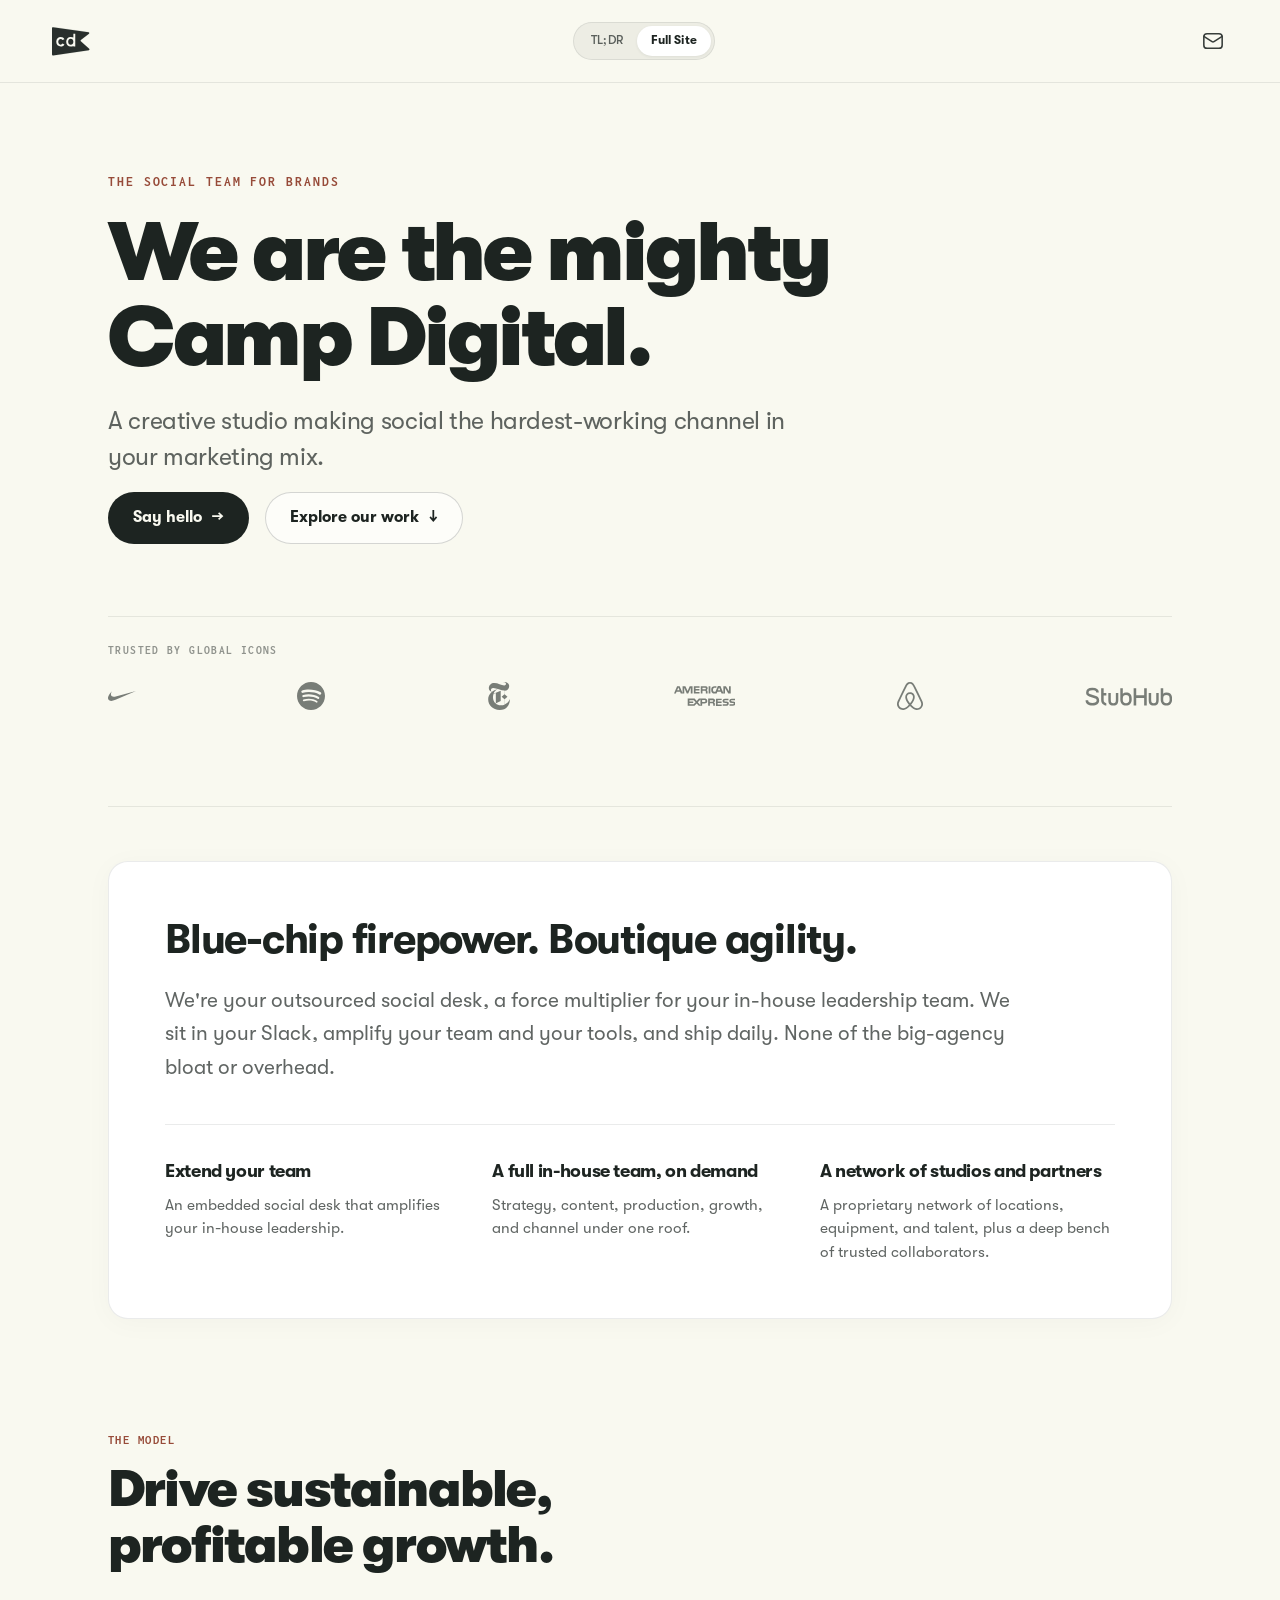
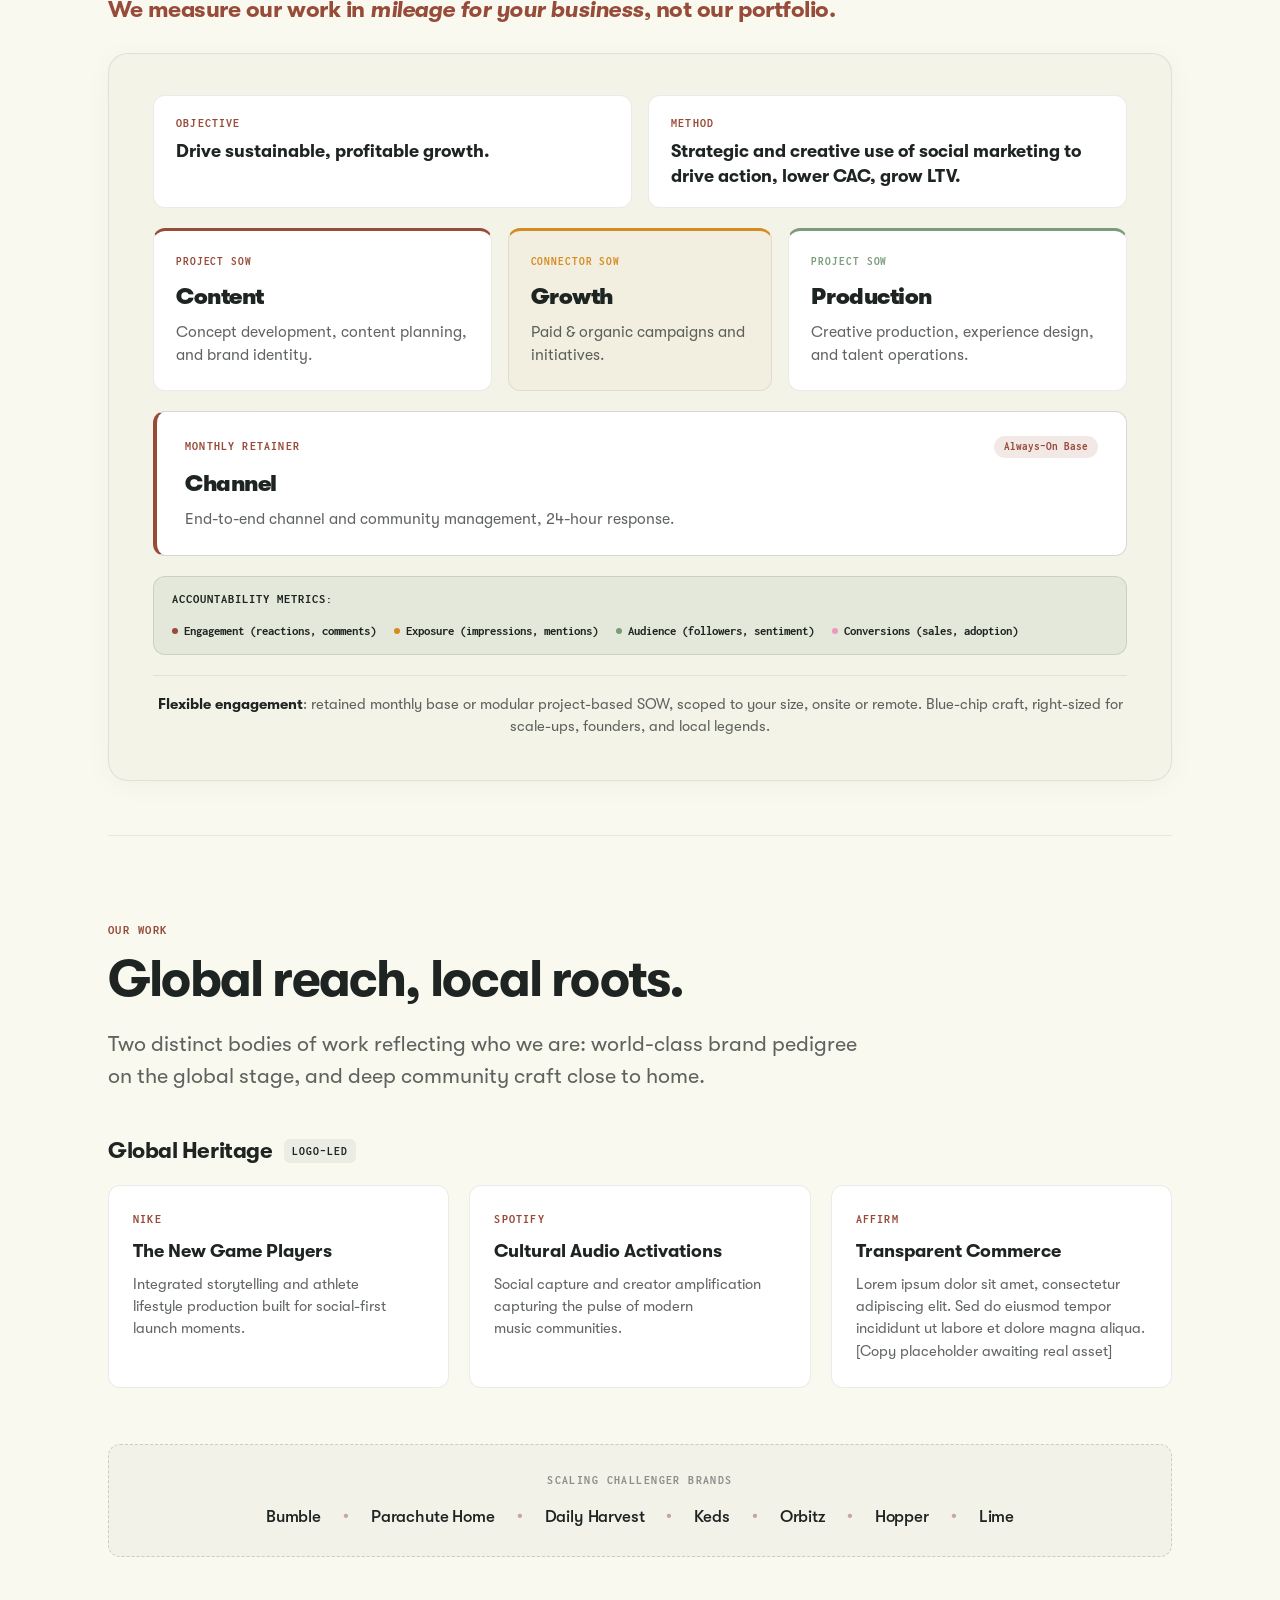
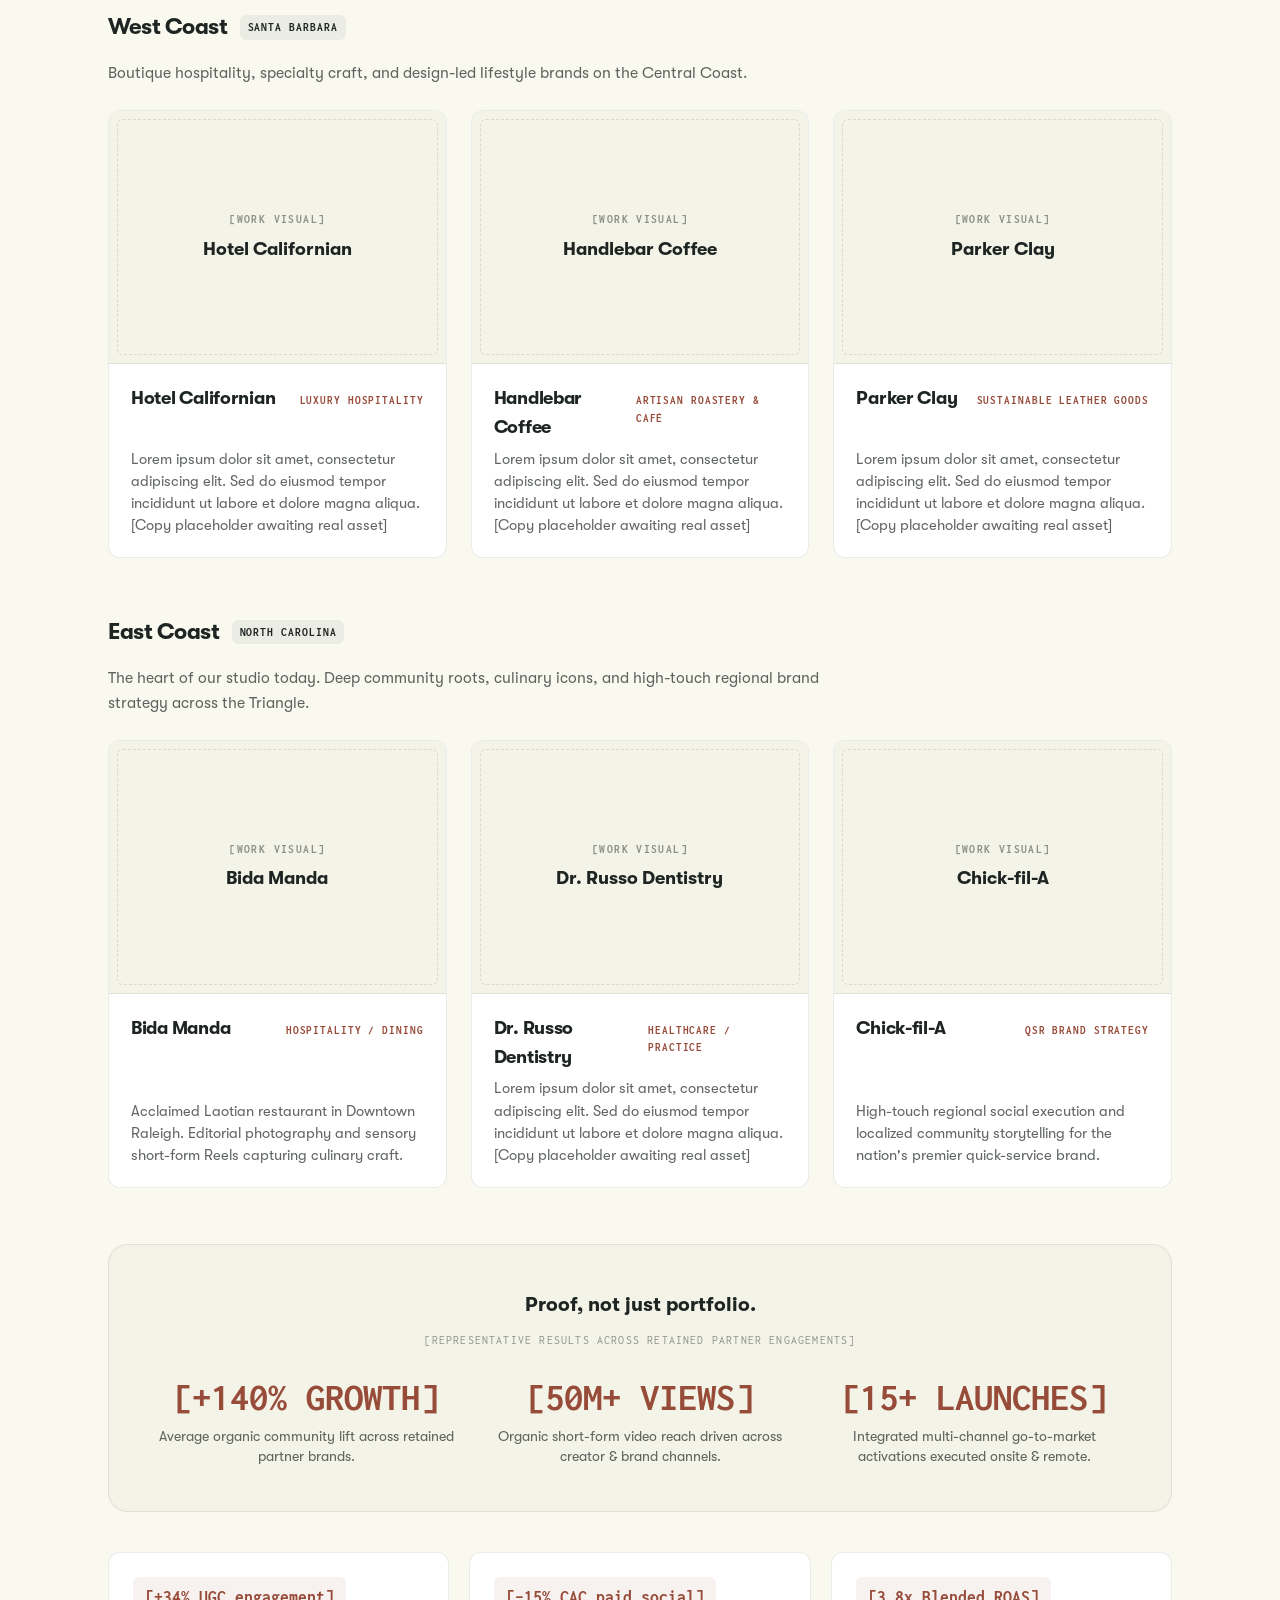
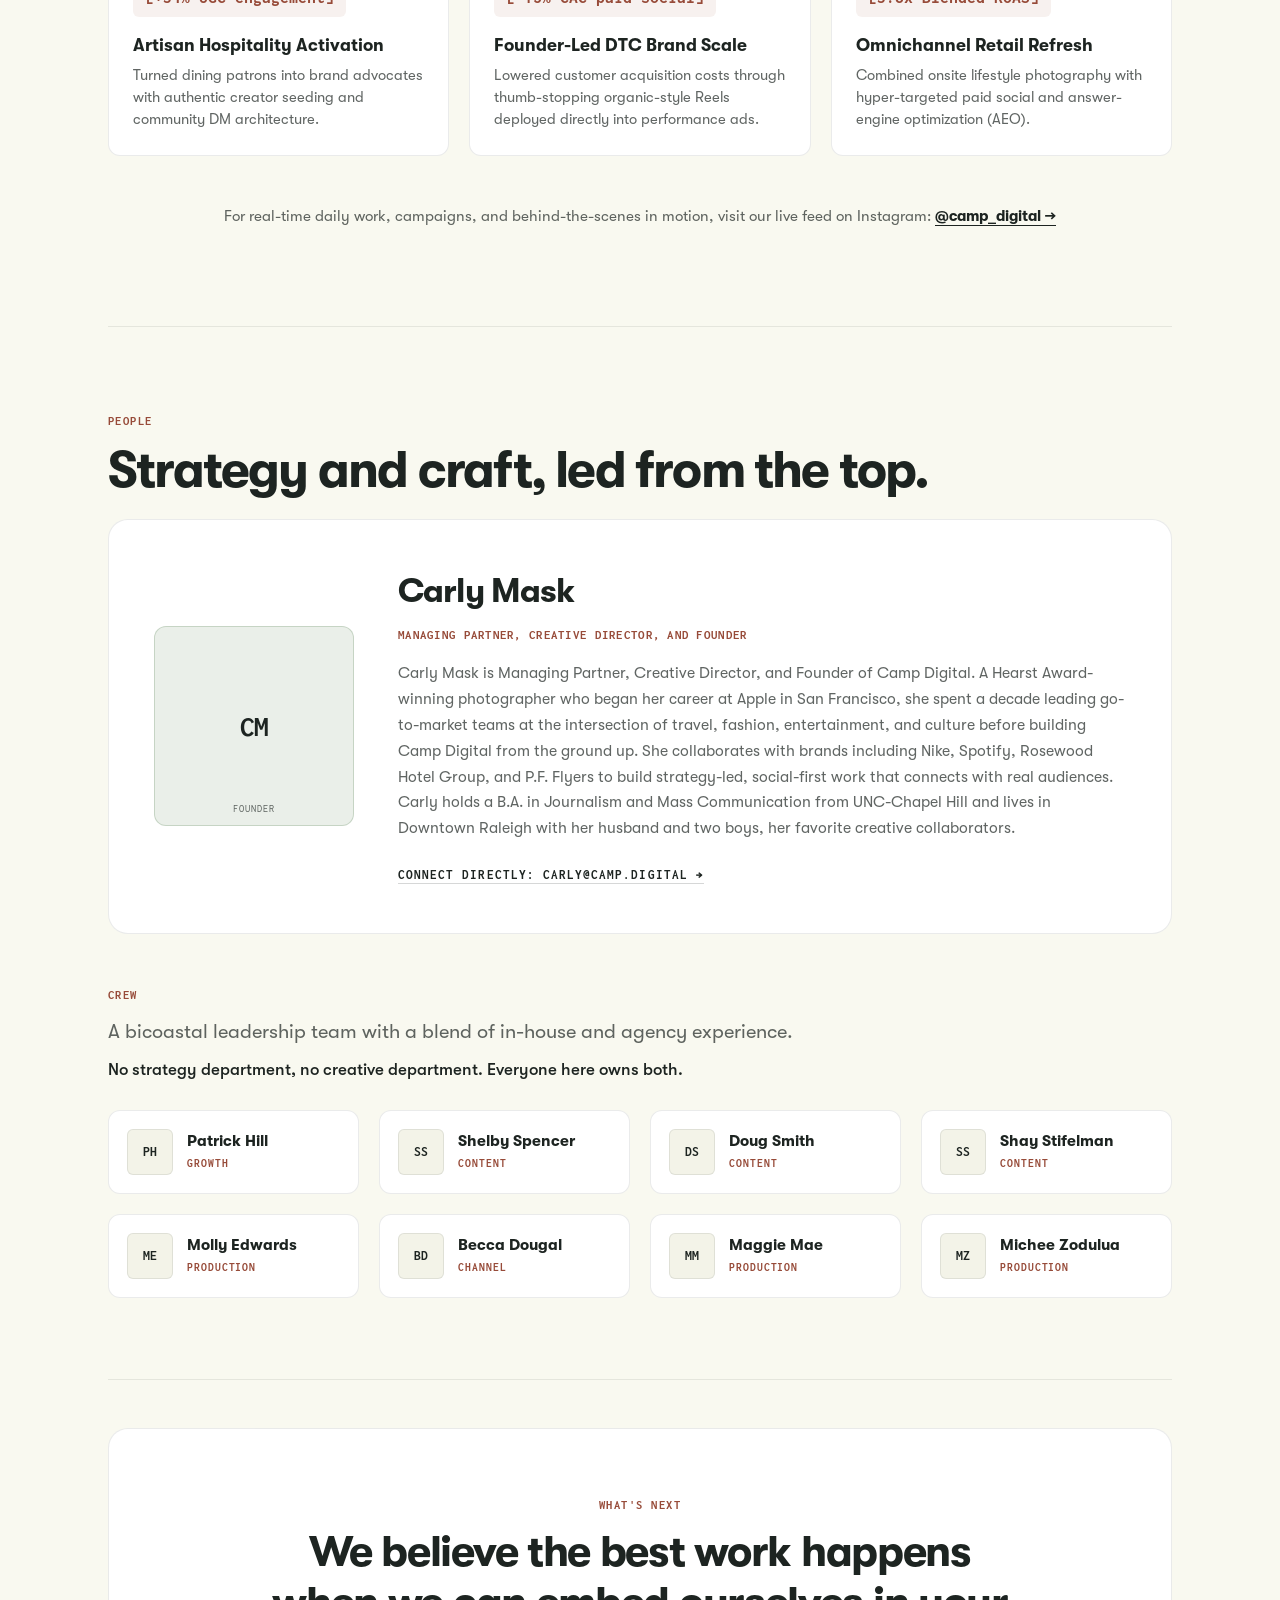
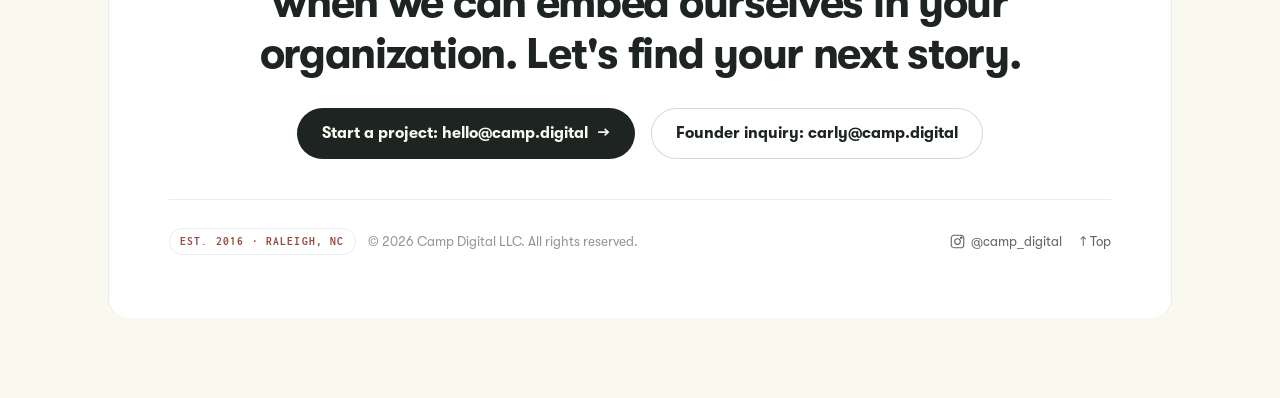
==== commit e53c8ed1: "Apply site-wide updates: copy hygiene, The Model SOW reordering, offerings reversion, and crew align" ====
--- a/studio.html
+++ b/studio.html
@@ -4,7 +4,7 @@
   <meta charset="UTF-8" />
   <meta name="viewport" content="width=device-width, initial-scale=1.0" />
   <title>Camp Digital: The Social Team for Brands</title>
-  <meta name="description" content="A creative studio making social the hardest-working channel in your marketing mix. Big-brand firepower, boutique agility." />
+  <meta name="description" content="A creative studio making social the hardest-working channel in your marketing mix. Blue-chip firepower, boutique agility." />
   
   <!-- Open Graph / Meta -->
   <meta property="og:type" content="website" />
@@ -381,13 +381,13 @@
     }
 
     .logo-item[title="StubHub"] svg {
-      max-height: 14px;
-      max-width: 84px;
+      max-height: 19px;
+      max-width: 96px;
     }
 
     .logo-item[title="American Express"] svg {
-      max-height: 18px;
-      max-width: 72px;
+      max-height: 20px;
+      max-width: 76px;
     }
 
     .brand-heavy {
@@ -507,9 +507,10 @@
     .model-retainer-banner {
       background: var(--surface-card);
       border: 1px solid var(--border-medium);
+      border-left: 4px solid var(--accent);
       border-radius: var(--radius-md);
       padding: clamp(18px, 3vh, 24px) clamp(20px, 3.5vw, 28px);
-      margin-bottom: 18px;
+      margin-bottom: 20px;
       transition: border-color 0.25s ease, box-shadow 0.25s ease;
     }
 
@@ -558,10 +559,10 @@
       line-height: 1.5;
     }
 
-    /* Project-Based SOW Row */
+    /* Project-Based SOW Row (Content & Production are larger pillars; Growth is smaller connector) */
     .model-sow-row {
       display: grid;
-      grid-template-columns: repeat(3, 1fr);
+      grid-template-columns: 1.15fr 0.9fr 1.15fr;
       gap: 16px;
       margin-bottom: 20px;
     }
@@ -572,6 +573,20 @@
       border-radius: var(--radius-md);
       padding: clamp(16px, 2.5vh, 22px) clamp(16px, 2.5vw, 22px);
       transition: transform 0.25s var(--ease), border-color 0.25s ease, box-shadow 0.25s ease;
+      position: relative;
+    }
+
+    .model-sow-col.pillar-content {
+      border-top: 3px solid var(--rust);
+    }
+
+    .model-sow-col.connector-growth {
+      border-top: 3px solid var(--mustard);
+      background: rgba(213, 140, 31, 0.03);
+    }
+
+    .model-sow-col.pillar-production {
+      border-top: 3px solid var(--sage);
     }
 
     .model-sow-col:hover {
@@ -586,9 +601,12 @@
       font-weight: 700;
       text-transform: uppercase;
       letter-spacing: 0.08em;
-      color: var(--sage);
       margin-bottom: 8px;
     }
+
+    .pillar-content .model-sow-badge { color: var(--rust); }
+    .connector-growth .model-sow-badge { color: var(--mustard); }
+    .pillar-production .model-sow-badge { color: var(--sage); }
 
     /* Accountability Bar */
     .model-accountability-bar {
@@ -629,6 +647,11 @@
       font-weight: 700;
       color: var(--ink);
     }
+
+    .acc-metric:nth-child(1) .metric-dot { background: var(--rust); }
+    .acc-metric:nth-child(2) .metric-dot { background: var(--mustard); }
+    .acc-metric:nth-child(3) .metric-dot { background: var(--sage); }
+    .acc-metric:nth-child(4) .metric-dot { background: var(--rose); }
 
     .acc-metric .metric-dot {
       width: 6px;
@@ -1358,12 +1381,9 @@
     <!-- 1. HERO -->
     <section class="hero" id="hero">
       <div class="hero-eyebrow">The social team for brands</div>
-      <h1 class="hero-title">Hello, we're Camp Digital.</h1>
+      <h1 class="hero-title"><span class="brand-heavy">We are the mighty Camp Digital.</span></h1>
       <p class="hero-subhead">
         A creative studio making social the hardest-working channel in your marketing&nbsp;mix.
-      </p>
-      <p class="hero-bridge">
-        Big-brand craft for local legends. Boots-on-the-ground cultural agility for global brands. One embedded team, minus the agency bloat.
       </p>
 
       <div class="hero-actions">
@@ -1411,24 +1431,23 @@
 
     <!-- 3. POSITIONING / WHY CAMP DIGITAL -->
     <section class="positioning" id="why">
-      <div class="brand-anchor">We are the mighty Camp Digital.</div>
-      <h2 class="positioning-lead">Big-brand firepower. Boutique agility.</h2>
+      <h2 class="positioning-lead">Blue-chip firepower. Boutique agility.</h2>
       <p class="positioning-body">
-        Not a traditional agency: an embedded social desk. We sit in your Slack, plug into your team and your tools, and ship daily. Big-brand experience, boutique agility, none of the agency bloat.
+        We're your outsourced social desk, a force multiplier for your in-house leadership team. We sit in your Slack, amplify your team and your tools, and ship daily. None of the big-agency bloat or overhead.
       </p>
 
       <div class="pillars-grid">
         <div class="pillar-card">
-          <h3>Extension of your internal team</h3>
-          <p>A partner, not a traditional agency. Big-brand experience paired with nimble boutique agility.</p>
+          <h3>Extend your team</h3>
+          <p>An embedded social desk that amplifies your in-house leadership.</p>
         </div>
         <div class="pillar-card">
-          <h3>Distinct brand storytelling</h3>
-          <p>Real-time content and community-building for consumer brands that refuse to look generic.</p>
+          <h3>A full in-house team, on demand</h3>
+          <p>Strategy, content, production, growth, and channel under one roof.</p>
         </div>
         <div class="pillar-card">
-          <h3>From first-time founders to the Fortune 500</h3>
-          <p>And the local legends in between. Extending your creative foundation with dedicated social strategy, execution, and community.</p>
+          <h3>A network of studios and partners</h3>
+          <p>A proprietary network of locations, equipment, and talent, plus a deep bench of trusted collaborators.</p>
         </div>
       </div>
     </section>
@@ -1436,16 +1455,16 @@
     <!-- 4. THE MODEL (§4) -->
     <section class="model-section" id="services" aria-label="The Model">
       <div class="section-eyebrow">The Model</div>
-      <h2 class="section-title"><span class="brand-heavy">Built for unit economics.</span></h2>
+      <h2 class="section-title"><span class="brand-heavy">Drive sustainable, profitable growth.</span></h2>
       <p class="services-creed">We measure our work in <em>mileage for your business</em>, not our portfolio.</p>
 
-      <!-- Unit Economics Centerpiece -->
+      <!-- Centerpiece: SOW first, Retainer second, Metrics third -->
       <div class="model-centerpiece">
         <!-- Objective & Method Header -->
         <div class="model-thesis-grid">
           <div class="model-thesis-box">
             <span class="model-kicker">Objective</span>
-            <p class="model-thesis-text">Increase conversion and improve unit economics.</p>
+            <p class="model-thesis-text">Drive sustainable, profitable growth.</p>
           </div>
           <div class="model-thesis-box">
             <span class="model-kicker">Method</span>
@@ -1453,7 +1472,26 @@
           </div>
         </div>
 
-        <!-- Monthly Retainer Banner: Channel (Always-On Base) -->
+        <!-- Project-Based SOW Row (First): Content, Growth, Production -->
+        <div class="model-sow-row">
+          <div class="model-sow-col pillar-content">
+            <div class="model-sow-badge">Project SOW</div>
+            <h3 class="model-pillar-title"><span class="brand-heavy">Content</span></h3>
+            <p class="model-pillar-desc">Concept development, content planning, and brand identity.</p>
+          </div>
+          <div class="model-sow-col connector-growth">
+            <div class="model-sow-badge">Connector SOW</div>
+            <h3 class="model-pillar-title"><span class="brand-heavy">Growth</span></h3>
+            <p class="model-pillar-desc">Paid &amp; organic campaigns and initiatives.</p>
+          </div>
+          <div class="model-sow-col pillar-production">
+            <div class="model-sow-badge">Project SOW</div>
+            <h3 class="model-pillar-title"><span class="brand-heavy">Production</span></h3>
+            <p class="model-pillar-desc">Creative production, experience design, and talent operations.</p>
+          </div>
+        </div>
+
+        <!-- Monthly Retainer Banner (Second): Channel (Always-On Base) -->
         <div class="model-retainer-banner">
           <div class="model-banner-header">
             <span class="model-banner-label">Monthly Retainer</span>
@@ -1463,39 +1501,20 @@
           <p class="model-pillar-desc">End-to-end channel and community management, 24-hour response.</p>
         </div>
 
-        <!-- Project-Based SOW Row: Content, Growth, Production -->
-        <div class="model-sow-row">
-          <div class="model-sow-col">
-            <div class="model-sow-badge">Project SOW</div>
-            <h3 class="model-pillar-title"><span class="brand-heavy">Content</span></h3>
-            <p class="model-pillar-desc">Concept development, content planning, and brand identity.</p>
-          </div>
-          <div class="model-sow-col">
-            <div class="model-sow-badge">Project SOW</div>
-            <h3 class="model-pillar-title"><span class="brand-heavy">Growth</span></h3>
-            <p class="model-pillar-desc">Paid &amp; organic campaigns and initiatives.</p>
-          </div>
-          <div class="model-sow-col">
-            <div class="model-sow-badge">Project SOW</div>
-            <h3 class="model-pillar-title"><span class="brand-heavy">Production</span></h3>
-            <p class="model-pillar-desc">Creative production, experience design, and talent operations.</p>
-          </div>
-        </div>
-
-        <!-- Accountability Bar -->
+        <!-- Accountability Bar (Third) -->
         <div class="model-accountability-bar" aria-label="Accountability metrics">
           <span class="accountability-label">Accountability metrics:</span>
           <div class="accountability-pills">
-            <span class="acc-metric"><span class="metric-dot"></span>Engagement</span>
-            <span class="acc-metric"><span class="metric-dot"></span>Exposure</span>
-            <span class="acc-metric"><span class="metric-dot"></span>Audience</span>
-            <span class="acc-metric"><span class="metric-dot"></span>Conversions</span>
+            <span class="acc-metric"><span class="metric-dot"></span>Engagement (reactions, comments)</span>
+            <span class="acc-metric"><span class="metric-dot"></span>Exposure (impressions, mentions)</span>
+            <span class="acc-metric"><span class="metric-dot"></span>Audience (followers, sentiment)</span>
+            <span class="acc-metric"><span class="metric-dot"></span>Conversions (sales, adoption)</span>
           </div>
         </div>
 
         <!-- Flexible Engagement Note -->
         <div class="model-footer-note">
-          <strong>Flexible engagement</strong>: retained monthly base or modular project-based SOW, scoped to your size, onsite or remote. Big-brand craft, right-sized for scale-ups, founders, and local legends.
+          <strong>Flexible engagement</strong>: retained monthly base or modular project-based SOW, scoped to your size, onsite or remote. Blue-chip craft, right-sized for scale-ups, founders, and local legends.
         </div>
       </div>
     </section>
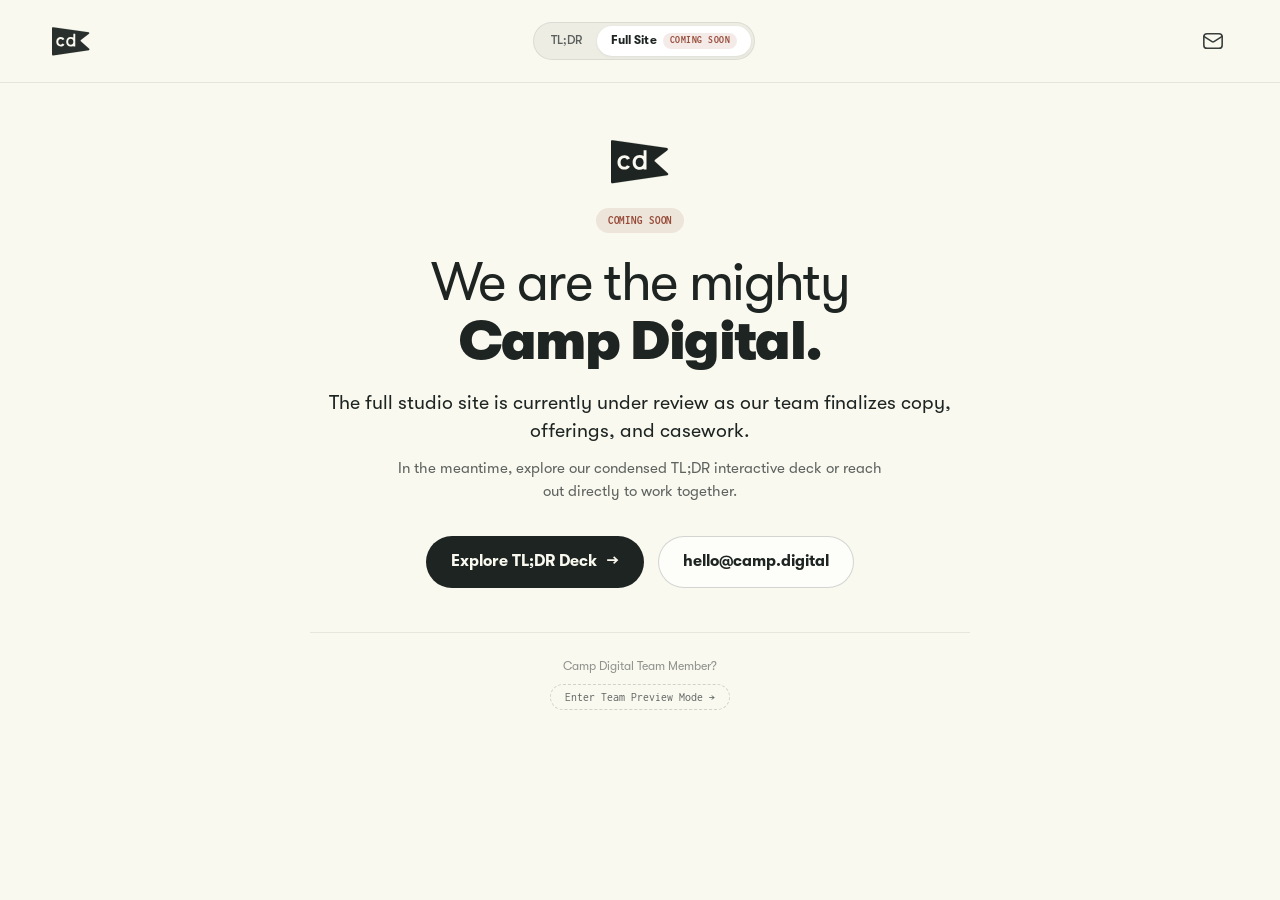
==== commit da3763aa: "Hide full site behind coming soon label and banner; retain view toggle with team preview mode" ====
--- a/studio.html
+++ b/studio.html
@@ -122,6 +122,260 @@
       color: var(--text-primary);
       font-weight: 700;
       box-shadow: 0 1px 3px rgba(29, 36, 33, 0.08);
+      display: inline-flex;
+      align-items: center;
+      gap: 6px;
+    }
+
+    .toggle-badge {
+      display: inline-flex;
+      align-items: center;
+      font-family: var(--font-mono);
+      font-size: 0.60rem;
+      font-weight: 600;
+      text-transform: uppercase;
+      letter-spacing: 0.05em;
+      padding: 2px 7px;
+      border-radius: var(--radius-full);
+      background: rgba(151, 75, 57, 0.11);
+      color: var(--rust);
+      line-height: 1.2;
+    }
+
+    .badge-short { display: none; }
+    @media (max-width: 480px) {
+      .badge-full { display: none; }
+      .badge-short { display: inline; }
+      .toggle-badge { padding: 2px 5px; font-size: 0.56rem; }
+    }
+
+    /* ── COMING SOON GATE & TEAM PREVIEW CONTROLS ── */
+    body.gate-active .page-wrap {
+      display: none !important;
+    }
+
+    body:not(.gate-active) .studio-coming-soon-gate {
+      display: none !important;
+    }
+
+    /* Full-Viewport Holding Gate */
+    .studio-coming-soon-gate {
+      min-height: calc(100vh - 80px);
+      display: flex;
+      align-items: center;
+      justify-content: center;
+      padding: clamp(60px, 10vh, 120px) 24px 60px;
+      background-color: var(--surface);
+      position: relative;
+      z-index: 10;
+    }
+
+    .gate-card {
+      max-width: 660px;
+      width: 100%;
+      text-align: center;
+      display: flex;
+      flex-direction: column;
+      align-items: center;
+      margin: 0 auto;
+    }
+
+    .gate-flag {
+      width: 58px;
+      height: 44px;
+      margin-bottom: 24px;
+    }
+
+    .gate-flag svg {
+      width: 100%;
+      height: 100%;
+      display: block;
+    }
+
+    .gate-badge {
+      display: inline-flex;
+      align-items: center;
+      font-family: var(--font-mono);
+      font-size: 0.68rem;
+      font-weight: 700;
+      text-transform: uppercase;
+      letter-spacing: 0.08em;
+      padding: 4px 12px;
+      border-radius: var(--radius-full);
+      background: rgba(151, 75, 57, 0.12);
+      color: var(--rust);
+      margin-bottom: 20px;
+    }
+
+    .gate-title {
+      font-size: clamp(2.2rem, 5vw, 3.4rem);
+      line-height: 1.08;
+      font-weight: 400;
+      letter-spacing: -0.03em;
+      color: var(--ink);
+      margin-bottom: 18px;
+    }
+
+    .gate-title .brand-heavy {
+      font-weight: 900;
+    }
+
+    .gate-lead {
+      font-size: clamp(1.05rem, 2.2vw, 1.22rem);
+      line-height: 1.45;
+      color: var(--text-primary);
+      margin-bottom: 12px;
+    }
+
+    .gate-sub {
+      font-size: 0.94rem;
+      line-height: 1.5;
+      color: var(--text-muted);
+      max-width: 500px;
+      margin-bottom: 34px;
+    }
+
+    .gate-actions {
+      display: flex;
+      align-items: center;
+      justify-content: center;
+      gap: 14px;
+      flex-wrap: wrap;
+      margin-bottom: 44px;
+    }
+
+    .gate-team-preview {
+      padding-top: 24px;
+      border-top: 1px solid var(--border-subtle);
+      width: 100%;
+      display: flex;
+      flex-direction: column;
+      align-items: center;
+      gap: 8px;
+    }
+
+    .gate-team-hint {
+      font-size: 0.76rem;
+      color: var(--text-faint);
+    }
+
+    .btn-team-preview {
+      background: none;
+      border: 1px dashed var(--border-medium);
+      color: var(--text-muted);
+      font-family: var(--font-mono);
+      font-size: 0.74rem;
+      padding: 6px 14px;
+      border-radius: var(--radius-full);
+      cursor: pointer;
+      transition: all 0.2s ease;
+    }
+
+    .btn-team-preview:hover {
+      border-color: var(--ink);
+      color: var(--ink);
+      background: rgba(29, 36, 33, 0.04);
+    }
+
+    /* Sticky Team Preview Banner (shown only when preview is active) */
+    .team-preview-bar {
+      position: sticky;
+      top: 0;
+      left: 0;
+      right: 0;
+      z-index: 120;
+      background: #1D2421;
+      color: #F9F9F0;
+      padding: 9px clamp(16px, 3.5vw, 36px);
+      display: none;
+      align-items: center;
+      justify-content: space-between;
+      gap: 16px;
+      font-size: 0.78rem;
+      border-bottom: 1px solid rgba(249, 249, 240, 0.15);
+    }
+
+    body:not(.gate-active) .team-preview-bar {
+      display: flex;
+    }
+
+    .preview-bar-left {
+      display: flex;
+      align-items: center;
+      gap: 10px;
+      min-width: 0;
+    }
+
+    .preview-tag {
+      font-family: var(--font-mono);
+      font-size: 0.62rem;
+      font-weight: 700;
+      text-transform: uppercase;
+      letter-spacing: 0.06em;
+      background: var(--rust);
+      color: #FFFFFF;
+      padding: 3px 8px;
+      border-radius: var(--radius-full);
+      white-space: nowrap;
+      flex-shrink: 0;
+    }
+
+    .preview-bar-text {
+      color: rgba(249, 249, 240, 0.88);
+      white-space: nowrap;
+      overflow: hidden;
+      text-overflow: ellipsis;
+    }
+
+    .preview-bar-right {
+      display: flex;
+      align-items: center;
+      gap: 14px;
+      flex-shrink: 0;
+    }
+
+    .preview-bar-link {
+      color: rgba(249, 249, 240, 0.85);
+      text-decoration: none;
+      font-size: 0.76rem;
+      font-weight: 500;
+      white-space: nowrap;
+    }
+
+    .preview-bar-link:hover {
+      color: #FFFFFF;
+      text-decoration: underline;
+    }
+
+    .btn-preview-lock {
+      background: rgba(249, 249, 240, 0.12);
+      border: 1px solid rgba(249, 249, 240, 0.25);
+      color: #F9F9F0;
+      font-size: 0.72rem;
+      font-weight: 600;
+      padding: 4px 11px;
+      border-radius: var(--radius-full);
+      cursor: pointer;
+      transition: all 0.2s ease;
+      white-space: nowrap;
+    }
+
+    .btn-preview-lock:hover {
+      background: rgba(249, 249, 240, 0.22);
+      color: #FFFFFF;
+    }
+
+    @media (max-width: 768px) {
+      .team-preview-bar {
+        flex-direction: column;
+        align-items: flex-start;
+        gap: 8px;
+        padding: 10px 16px;
+      }
+      .preview-bar-right {
+        width: 100%;
+        justify-content: space-between;
+      }
     }
 
     .view-toggle-item:hover:not(.active) {
@@ -1345,7 +1599,19 @@
     }
   </style>
 </head>
-<body id="top">
+<body id="top" class="gate-active">
+
+  <!-- Sticky Team Preview Bar (visible only in team preview mode) -->
+  <aside class="team-preview-bar" id="teamPreviewBar" aria-label="Team preview status">
+    <div class="preview-bar-left">
+      <span class="preview-tag">Team Preview</span>
+      <span class="preview-bar-text">You are reviewing the Full Studio draft. Public visitors see the Coming Soon holding screen.</span>
+    </div>
+    <div class="preview-bar-right">
+      <a href="index.html" class="preview-bar-link">&larr; Return to TL;DR</a>
+      <button type="button" class="btn-preview-lock" id="btnLockPreview">Exit Preview</button>
+    </div>
+  </aside>
 
   <!-- Top Utility Header: Flag | View Toggle | Mail -->
   <header class="site-header">
@@ -1360,10 +1626,13 @@
       </svg>
     </a>
 
-    <!-- View Toggle: TL;DR vs Full Site (active) -->
+    <!-- View Toggle: TL;DR vs Full Site (active, with Coming Soon / Draft badge) -->
     <nav class="view-toggle" aria-label="Site view selection">
       <a href="index.html" class="view-toggle-item">TL;DR</a>
-      <span class="view-toggle-item active" aria-current="page">Full Site</span>
+      <span class="view-toggle-item active" aria-current="page">
+        <span>Full Site</span>
+        <span class="toggle-badge" id="toggleSiteBadge"><span class="badge-full">Coming Soon</span><span class="badge-short">Soon</span></span>
+      </span>
     </nav>
 
     <!-- Standalone Mail Trigger -->
@@ -1374,6 +1643,45 @@
       </svg>
     </a>
   </header>
+
+  <!-- Coming Soon Holding Gate (shields full site until team unlock or preview) -->
+  <section class="studio-coming-soon-gate" id="comingSoonGate" aria-label="Coming Soon notice">
+    <div class="gate-card">
+      <div class="gate-flag" aria-hidden="true">
+        <svg viewBox="0 0 74 56" fill="none" xmlns="http://www.w3.org/2000/svg">
+          <path d="M 71.58 44.94 L 1.80 55.03 C 0.85 55.17 0.00 54.43 0.00 53.48 L 0.00 1.69 C 0.00 0.74 0.85 0.00 1.80 0.14 L 71.21 10.18 C 72.59 10.38 73.04 12.14 71.94 12.99 L 56.09 25.09 C 55.31 25.69 55.27 26.85 56.00 27.51 L 72.40 42.21 C 73.40 43.10 72.90 44.74 71.58 44.94 Z" 
+                fill="#1D2421" stroke="rgba(29,36,33,0.18)" stroke-width="1.2" stroke-linejoin="round" />
+          <path d="M 24.2 23.4 C 22.9 20.8 20.4 19.3 17.2 19.3 C 12.1 19.3 8.3 23.2 8.3 28.5 C 8.3 33.8 12.1 37.7 17.2 37.7 C 20.4 37.7 22.9 36.2 24.2 33.6 L 20.4 32.0 C 19.6 33.4 18.3 34.1 17.1 34.1 C 14.2 34.1 12.2 31.8 12.2 28.5 C 12.2 25.2 14.2 22.9 17.1 22.9 C 18.3 22.9 19.6 23.6 20.4 25.0 Z" 
+                fill="#F9F9F0" />
+          <path d="M 45.3 13.0 H 41.6 V 20.4 C 40.2 19.5 38.5 19.1 36.5 19.1 C 31.4 19.1 27.6 23.0 27.6 28.5 C 27.6 34.0 31.4 37.9 36.5 37.9 C 38.5 37.9 40.2 37.5 41.6 36.6 V 37.5 H 45.3 Z M 36.5 34.3 C 33.6 34.3 31.5 31.9 31.5 28.5 C 31.5 25.1 33.6 22.7 36.5 22.7 C 39.4 22.7 41.6 25.1 41.6 28.5 C 41.6 31.9 39.4 34.3 36.5 34.3 Z" 
+                fill="#F9F9F0" />
+        </svg>
+      </div>
+      <div class="gate-badge">Coming Soon</div>
+      <h1 class="gate-title">We are the mighty <br /><span class="brand-heavy">Camp Digital.</span></h1>
+      <p class="gate-lead">
+        The full studio site is currently under review as our team finalizes copy, offerings, and casework.
+      </p>
+      <p class="gate-sub">
+        In the meantime, explore our condensed TL;DR interactive deck or reach out directly to work together.
+      </p>
+      <div class="gate-actions">
+        <a href="index.html" class="btn btn-primary">
+          <span>Explore TL;DR Deck</span>
+          <span>&rarr;</span>
+        </a>
+        <a href="mailto:hello@camp.digital" class="btn btn-secondary">
+          <span>hello@camp.digital</span>
+        </a>
+      </div>
+      <div class="gate-team-preview">
+        <span class="gate-team-hint">Camp Digital Team Member?</span>
+        <button type="button" class="btn-team-preview" id="btnTeamUnlock">
+          Enter Team Preview Mode &rarr;
+        </button>
+      </div>
+    </div>
+  </section>
 
   <!-- Page Wrapper -->
   <div class="page-wrap">
@@ -1867,5 +2175,58 @@
 
   </div>
 
+  <script>
+    (function () {
+      const urlParams = new URLSearchParams(window.location.search);
+      const hasPreviewParam = urlParams.has('preview') || window.location.hash === '#preview';
+      const storedPreview = localStorage.getItem('camp_studio_preview') === 'true';
+
+      const body = document.body;
+      const btnUnlock = document.getElementById('btnTeamUnlock');
+      const btnLock = document.getElementById('btnLockPreview');
+      const toggleSiteBadge = document.getElementById('toggleSiteBadge');
+
+      function updatePreviewState(active) {
+        if (active) {
+          body.classList.remove('gate-active');
+          localStorage.setItem('camp_studio_preview', 'true');
+          if (toggleSiteBadge) {
+            toggleSiteBadge.innerHTML = '<span class="badge-full">Draft Preview</span><span class="badge-short">Draft</span>';
+            toggleSiteBadge.style.background = 'rgba(29, 36, 33, 0.08)';
+            toggleSiteBadge.style.color = 'var(--ink)';
+          }
+        } else {
+          body.classList.add('gate-active');
+          localStorage.removeItem('camp_studio_preview');
+          if (toggleSiteBadge) {
+            toggleSiteBadge.innerHTML = '<span class="badge-full">Coming Soon</span><span class="badge-short">Soon</span>';
+            toggleSiteBadge.style.background = 'rgba(151, 75, 57, 0.11)';
+            toggleSiteBadge.style.color = 'var(--rust)';
+          }
+        }
+      }
+
+      // Check if preview should be active initially
+      if (hasPreviewParam || storedPreview) {
+        updatePreviewState(true);
+      } else {
+        updatePreviewState(false);
+      }
+
+      if (btnUnlock) {
+        btnUnlock.addEventListener('click', function () {
+          updatePreviewState(true);
+          window.scrollTo({ top: 0, behavior: 'smooth' });
+        });
+      }
+
+      if (btnLock) {
+        btnLock.addEventListener('click', function () {
+          updatePreviewState(false);
+          window.scrollTo({ top: 0, behavior: 'smooth' });
+        });
+      }
+    })();
+  </script>
 </body>
 </html>
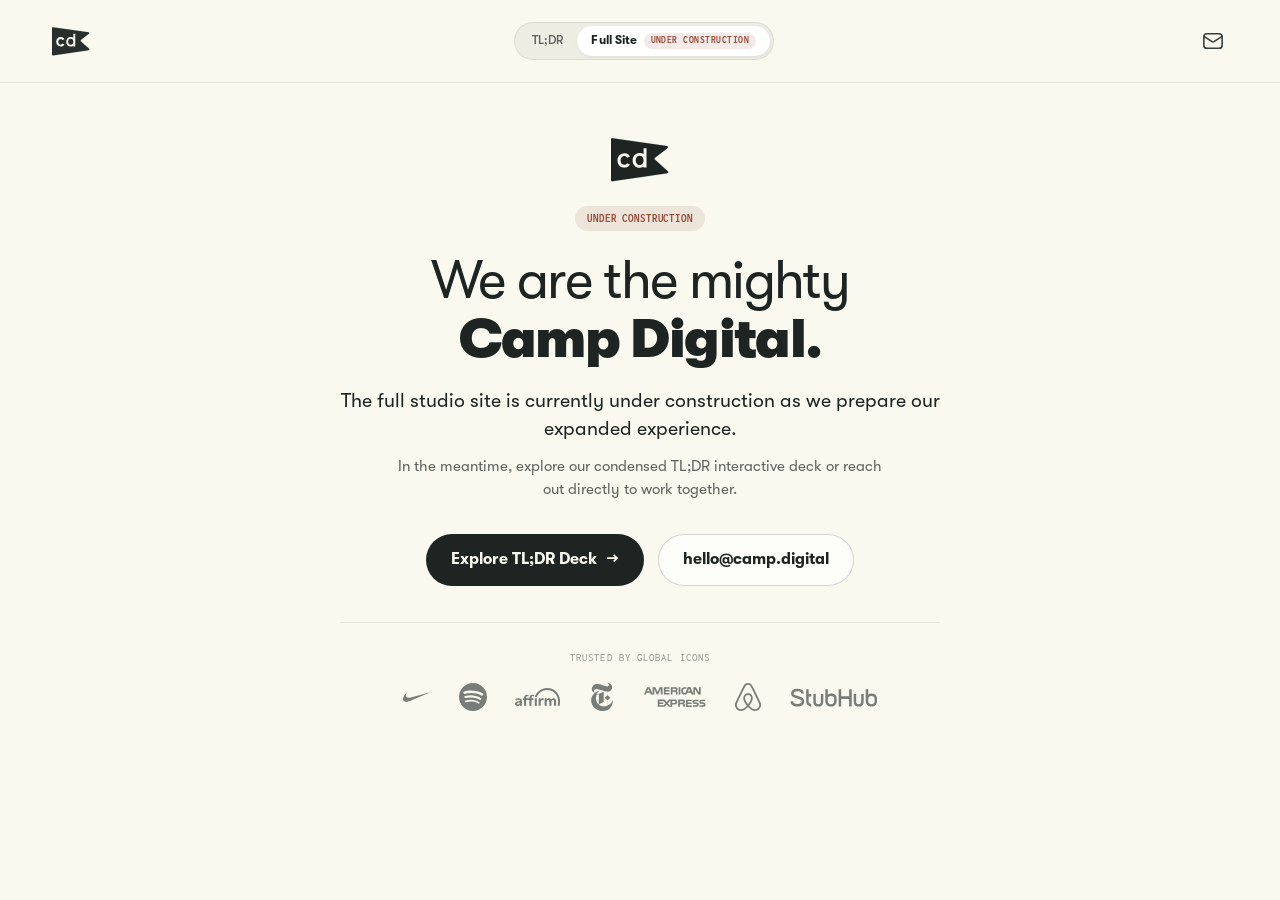
==== commit 23ca7fc4: "Seal full site under construction, remove preview bypass, and add Affirm and Spotify to logo garden" ====
--- a/studio.html
+++ b/studio.html
@@ -149,12 +149,8 @@
       .toggle-badge { padding: 2px 5px; font-size: 0.56rem; }
     }
 
-    /* ── COMING SOON GATE & TEAM PREVIEW CONTROLS ── */
-    body.gate-active .page-wrap {
-      display: none !important;
-    }
-
-    body:not(.gate-active) .studio-coming-soon-gate {
+    /* ── UNDER CONSTRUCTION / COMING SOON GATE ── */
+    .page-wrap {
       display: none !important;
     }
 
@@ -241,141 +237,31 @@
       justify-content: center;
       gap: 14px;
       flex-wrap: wrap;
-      margin-bottom: 44px;
-    }
-
-    .gate-team-preview {
-      padding-top: 24px;
+      margin-bottom: 36px;
+    }
+
+    .gate-logos {
+      width: 100%;
+      max-width: 600px;
+      padding-top: 26px;
       border-top: 1px solid var(--border-subtle);
-      width: 100%;
-      display: flex;
-      flex-direction: column;
-      align-items: center;
-      gap: 8px;
-    }
-
-    .gate-team-hint {
-      font-size: 0.76rem;
+    }
+
+    .gate-logos-label {
+      font-family: var(--font-mono);
+      font-size: 0.68rem;
+      text-transform: uppercase;
+      letter-spacing: 0.1em;
       color: var(--text-faint);
-    }
-
-    .btn-team-preview {
-      background: none;
-      border: 1px dashed var(--border-medium);
-      color: var(--text-muted);
-      font-family: var(--font-mono);
-      font-size: 0.74rem;
-      padding: 6px 14px;
-      border-radius: var(--radius-full);
-      cursor: pointer;
-      transition: all 0.2s ease;
-    }
-
-    .btn-team-preview:hover {
-      border-color: var(--ink);
-      color: var(--ink);
-      background: rgba(29, 36, 33, 0.04);
-    }
-
-    /* Sticky Team Preview Banner (shown only when preview is active) */
-    .team-preview-bar {
-      position: sticky;
-      top: 0;
-      left: 0;
-      right: 0;
-      z-index: 120;
-      background: #1D2421;
-      color: #F9F9F0;
-      padding: 9px clamp(16px, 3.5vw, 36px);
-      display: none;
-      align-items: center;
-      justify-content: space-between;
-      gap: 16px;
-      font-size: 0.78rem;
-      border-bottom: 1px solid rgba(249, 249, 240, 0.15);
-    }
-
-    body:not(.gate-active) .team-preview-bar {
-      display: flex;
-    }
-
-    .preview-bar-left {
-      display: flex;
-      align-items: center;
-      gap: 10px;
-      min-width: 0;
-    }
-
-    .preview-tag {
-      font-family: var(--font-mono);
-      font-size: 0.62rem;
-      font-weight: 700;
-      text-transform: uppercase;
-      letter-spacing: 0.06em;
-      background: var(--rust);
-      color: #FFFFFF;
-      padding: 3px 8px;
-      border-radius: var(--radius-full);
-      white-space: nowrap;
-      flex-shrink: 0;
-    }
-
-    .preview-bar-text {
-      color: rgba(249, 249, 240, 0.88);
-      white-space: nowrap;
-      overflow: hidden;
-      text-overflow: ellipsis;
-    }
-
-    .preview-bar-right {
-      display: flex;
-      align-items: center;
-      gap: 14px;
-      flex-shrink: 0;
-    }
-
-    .preview-bar-link {
-      color: rgba(249, 249, 240, 0.85);
-      text-decoration: none;
-      font-size: 0.76rem;
-      font-weight: 500;
-      white-space: nowrap;
-    }
-
-    .preview-bar-link:hover {
-      color: #FFFFFF;
-      text-decoration: underline;
-    }
-
-    .btn-preview-lock {
-      background: rgba(249, 249, 240, 0.12);
-      border: 1px solid rgba(249, 249, 240, 0.25);
-      color: #F9F9F0;
-      font-size: 0.72rem;
-      font-weight: 600;
-      padding: 4px 11px;
-      border-radius: var(--radius-full);
-      cursor: pointer;
-      transition: all 0.2s ease;
-      white-space: nowrap;
-    }
-
-    .btn-preview-lock:hover {
-      background: rgba(249, 249, 240, 0.22);
-      color: #FFFFFF;
-    }
-
-    @media (max-width: 768px) {
-      .team-preview-bar {
-        flex-direction: column;
-        align-items: flex-start;
-        gap: 8px;
-        padding: 10px 16px;
-      }
-      .preview-bar-right {
-        width: 100%;
-        justify-content: space-between;
-      }
+      margin-bottom: 16px;
+    }
+
+    .gate-logos-grid {
+      display: flex;
+      flex-wrap: wrap;
+      align-items: center;
+      justify-content: center;
+      gap: clamp(16px, 3.5vw, 28px);
     }
 
     .view-toggle-item:hover:not(.active) {
@@ -642,6 +528,11 @@
     .logo-item[title="American Express"] svg {
       max-height: 20px;
       max-width: 76px;
+    }
+
+    .logo-item[title="Affirm"] svg {
+      max-height: 18px;
+      max-width: 68px;
     }
 
     .brand-heavy {
@@ -1601,18 +1492,6 @@
 </head>
 <body id="top" class="gate-active">
 
-  <!-- Sticky Team Preview Bar (visible only in team preview mode) -->
-  <aside class="team-preview-bar" id="teamPreviewBar" aria-label="Team preview status">
-    <div class="preview-bar-left">
-      <span class="preview-tag">Team Preview</span>
-      <span class="preview-bar-text">You are reviewing the Full Studio draft. Public visitors see the Coming Soon holding screen.</span>
-    </div>
-    <div class="preview-bar-right">
-      <a href="index.html" class="preview-bar-link">&larr; Return to TL;DR</a>
-      <button type="button" class="btn-preview-lock" id="btnLockPreview">Exit Preview</button>
-    </div>
-  </aside>
-
   <!-- Top Utility Header: Flag | View Toggle | Mail -->
   <header class="site-header">
     <a href="#top" class="flag-icon-btn" aria-label="Camp Digital home">
@@ -1626,12 +1505,12 @@
       </svg>
     </a>
 
-    <!-- View Toggle: TL;DR vs Full Site (active, with Coming Soon / Draft badge) -->
+    <!-- View Toggle: TL;DR vs Full Site (active, with Under Construction badge) -->
     <nav class="view-toggle" aria-label="Site view selection">
       <a href="index.html" class="view-toggle-item">TL;DR</a>
       <span class="view-toggle-item active" aria-current="page">
         <span>Full Site</span>
-        <span class="toggle-badge" id="toggleSiteBadge"><span class="badge-full">Coming Soon</span><span class="badge-short">Soon</span></span>
+        <span class="toggle-badge"><span class="badge-full">Under Construction</span><span class="badge-short">Soon</span></span>
       </span>
     </nav>
 
@@ -1644,8 +1523,8 @@
     </a>
   </header>
 
-  <!-- Coming Soon Holding Gate (shields full site until team unlock or preview) -->
-  <section class="studio-coming-soon-gate" id="comingSoonGate" aria-label="Coming Soon notice">
+  <!-- Under Construction Holding Gate (permanently shields full site) -->
+  <section class="studio-coming-soon-gate" id="comingSoonGate" aria-label="Under construction notice">
     <div class="gate-card">
       <div class="gate-flag" aria-hidden="true">
         <svg viewBox="0 0 74 56" fill="none" xmlns="http://www.w3.org/2000/svg">
@@ -1657,10 +1536,10 @@
                 fill="#F9F9F0" />
         </svg>
       </div>
-      <div class="gate-badge">Coming Soon</div>
+      <div class="gate-badge">Under Construction</div>
       <h1 class="gate-title">We are the mighty <br /><span class="brand-heavy">Camp Digital.</span></h1>
       <p class="gate-lead">
-        The full studio site is currently under review as our team finalizes copy, offerings, and casework.
+        The full studio site is currently under construction as we prepare our expanded experience.
       </p>
       <p class="gate-sub">
         In the meantime, explore our condensed TL;DR interactive deck or reach out directly to work together.
@@ -1674,11 +1553,40 @@
           <span>hello@camp.digital</span>
         </a>
       </div>
-      <div class="gate-team-preview">
-        <span class="gate-team-hint">Camp Digital Team Member?</span>
-        <button type="button" class="btn-team-preview" id="btnTeamUnlock">
-          Enter Team Preview Mode &rarr;
-        </button>
+
+      <!-- Client Credential Strip in Gate -->
+      <div class="gate-logos" aria-label="Trusted by global icons">
+        <div class="gate-logos-label">trusted by global icons</div>
+        <div class="gate-logos-grid">
+          <!-- Nike -->
+          <div class="logo-item" title="Nike">
+            <svg viewBox="0 0 24 24" role="img" aria-label="Nike"><path d="M24 7.8L6.442 15.276c-1.456.616-2.679.925-3.668.925-1.12 0-1.933-.392-2.437-1.177-.317-.504-.41-1.143-.28-1.918.13-.775.476-1.6 1.036-2.478.467-.71 1.232-1.643 2.297-2.8a6.122 6.122 0 00-.784 1.848c-.28 1.195-.028 2.072.756 2.632.373.261.886.392 1.54.392.522 0 1.11-.084 1.764-.252L24 7.8z"/></svg>
+          </div>
+          <!-- Spotify -->
+          <div class="logo-item" title="Spotify">
+            <svg viewBox="0 0 24 24" role="img" aria-label="Spotify"><path d="M12 0C5.4 0 0 5.4 0 12s5.4 12 12 12 12-5.4 12-12S18.66 0 12 0zm5.521 17.34c-.24.359-.66.48-1.021.24-2.82-1.74-6.36-2.101-10.561-1.141-.418.122-.779-.179-.899-.539-.12-.421.18-.78.54-.9 4.56-1.021 8.52-.6 11.64 1.32.42.18.479.659.301 1.02zm1.44-3.3c-.301.42-.841.6-1.262.3-3.239-1.98-8.159-2.58-11.939-1.38-.479.12-1.02-.12-1.14-.6-.12-.48.12-1.021.6-1.141C9.6 9.9 15 10.561 18.72 12.84c.361.181.54.78.241 1.2zm.12-3.36C15.24 8.4 8.82 8.16 5.16 9.301c-.6.179-1.2-.181-1.38-.721-.18-.601.18-1.2.72-1.381 4.26-1.26 11.28-1.02 15.721 1.621.539.3.719 1.02.419 1.56-.299.421-1.02.599-1.559.3z"/></svg>
+          </div>
+          <!-- Affirm -->
+          <div class="logo-item" title="Affirm">
+            <svg viewBox="0 0 428.55 171" role="img" aria-label="Affirm"><path fill-rule="evenodd" d="M28.1,156.27c-5.3,0-7.95-2.61-7.95-6.91,0-7.97,8.91-10.69,25.18-12.42,0,10.66-7.21,19.32-17.24,19.32h0ZM35.12,96.32c-11.62,0-25,5.48-32.26,11.26l6.63,13.95c5.82-5.33,15.24-9.88,23.73-9.88s12.52,2.7,12.52,8.13c0,3.66-2.95,5.51-8.53,6.23-20.85,2.71-37.21,8.46-37.21,24.54,0,12.74,9.08,20.45,23.25,20.45,10.11,0,19.12-5.62,23.4-13.04v10.96h18.85v-45.94c0-18.97-13.19-26.67-30.38-26.67h0Z"/><path fill-rule="evenodd" d="M224.4,98.39v70.53h20.17v-33.99c0-16.15,9.78-20.89,16.6-20.89,2.67,0,6.26.77,8.63,2.55l3.67-18.65c-3.11-1.33-6.37-1.63-9.04-1.63-10.37,0-16.89,4.59-21.19,13.93v-11.86h-18.84"/><path fill-rule="evenodd" d="M367,96.32c-10.67,0-18.65,6.31-22.79,12.38-3.85-7.85-12.02-12.38-21.8-12.38-10.67,0-18.05,5.93-21.46,12.74v-10.67h-19.44v70.53h20.18v-36.3c0-13.04,6.83-19.29,13.2-19.29,5.77,0,11.07,3.73,11.07,13.36v42.23h20.16v-36.3c0-13.19,6.66-19.29,13.33-19.29,5.33,0,10.96,3.88,10.96,13.22v42.38h20.16v-48.75c0-15.86-10.67-23.86-23.56-23.86"/><path fill-rule="evenodd" d="M175.28,98.39h-18.28v-7.17c0-9.33,5.33-12,9.92-12,5.08,0,9.03,2.25,9.03,2.25l6.22-14.22s-6.3-4.12-17.77-4.12c-12.89,0-27.56,7.26-27.56,30.08v5.19h-30.6v-7.17c0-9.33,5.33-12,9.92-12,2.61,0,6.12.6,9.03,2.25l6.22-14.22c-3.71-2.18-9.68-4.12-17.77-4.12-12.89,0-27.56,7.26-27.56,30.08v5.19h-11.71v15.56h11.71v54.98h20.16v-54.98h30.6v54.98h20.16v-54.98h18.28v-15.56"/><rect x="187.32" y="98.39" width="20.14" height="70.53"/><path fill-rule="evenodd" d="M188.06,86.4h19.73c11.51-36.19,50.56-67.96,97.03-67.96,56.48,0,105.29,43,105.29,109.94,0,15.02-1.94,28.58-5.63,40.55h19.15l.19-.66c3.14-12.35,4.74-25.77,4.74-39.89C428.55,53.73,374.16,0,304.82,0c-54.46,0-102.99,37.8-116.76,86.4h0Z"/></svg>
+          </div>
+          <!-- The New York Times -->
+          <div class="logo-item" title="The New York Times">
+            <svg viewBox="0 0 24 24" role="img" aria-label="The New York Times"><path d="M21.272,14.815h-0.098c-0.747,2.049-2.335,3.681-4.363,4.483v-4.483l2.444-2.182l-2.444-2.182V7.397 c2.138,0.006,3.885-1.703,3.927-3.84c0-2.629-2.509-3.556-3.927-3.556c-0.367-0.007-0.734,0.033-1.091,0.12v0.131h0.556 c0.801-0.141,1.565,0.394,1.706,1.195C17.99,1.491,17.996,1.537,18,1.583c-0.033,0.789-0.7,1.401-1.488,1.367 c-0.02-0.001-0.041-0.002-0.061-0.004c-2.444,0-5.323-1.985-8.454-1.985C5.547,0.83,3.448,2.692,3.284,5.139 C3.208,6.671,4.258,8.031,5.76,8.346v-0.12C5.301,7.931,5.041,7.407,5.084,6.862c0.074-1.015,0.957-1.779,1.973-1.705 C7.068,5.159,7.08,5.16,7.091,5.161c2.629,0,6.872,2.182,9.501,2.182h0.098v3.142l-2.444,2.182l2.444,2.182v4.549 c-0.978,0.322-2.003,0.481-3.033,0.469c-1.673,0.084-3.318-0.456-4.614-1.516l4.429-1.985V7.451l-6.196,2.727 c0.592-1.75,1.895-3.168,3.589-3.905V6.175c-4.516,1.004-8.138,4.243-8.138,8.705c0,5.193,4.025,9.12,9.818,9.12 c6.011,0,8.727-4.363,8.727-8.814V14.815z M8.858,18.186c-1.363-1.362-2.091-3.235-2.007-5.16c-0.016-0.88,0.109-1.756,0.371-2.596 l2.051-0.938v8.476L8.858,18.186z"/></svg>
+          </div>
+          <!-- American Express -->
+          <div class="logo-item" title="American Express">
+            <svg viewBox="0 8.7 24 7.8" role="img" aria-label="American Express"><path d="M16.015 14.378c0-.32-.135-.496-.344-.622-.21-.12-.464-.135-.81-.135h-1.543v2.82h.675v-1.027h.72c.24 0 .39.024.478.125.12.13.104.38.104.55v.35h.66v-.555c-.002-.25-.017-.376-.108-.516-.06-.08-.18-.18-.33-.234l.02-.008c.18-.072.48-.297.48-.747zm-.87.407l-.028-.002c-.09.053-.195.058-.33.058h-.81v-.63h.824c.12 0 .24 0 .33.05.098.048.156.147.15.255 0 .12-.045.215-.134.27zM20.297 15.837H19v.6h1.304c.676 0 1.05-.278 1.05-.884 0-.28-.066-.448-.187-.582-.153-.133-.392-.193-.73-.207l-.376-.015c-.104 0-.18 0-.255-.03-.09-.03-.15-.105-.15-.21 0-.09.017-.166.09-.21.083-.046.177-.066.272-.06h1.23v-.602h-1.35c-.704 0-.958.437-.958.84 0 .9.776.855 1.407.87.104 0 .18.015.225.06.046.03.082.106.082.18 0 .077-.035.15-.08.18-.06.053-.15.07-.277.07zM21.156 14.955c.004.005.006.012.01.016.01.01.024.01.032.02l-.042-.035zM23.828 13.082h.065v.555h-.065zM23.865 15.03v-.005c-.03-.025-.046-.048-.075-.07-.15-.153-.39-.215-.764-.225l-.36-.012c-.12 0-.194-.007-.27-.03-.09-.03-.15-.105-.15-.21 0-.09.03-.16.09-.204.076-.045.15-.05.27-.05h1.223v-.588h-1.283c-.69 0-.96.437-.96.84 0 .9.78.855 1.41.87.104 0 .18.015.224.06.046.03.082.106.082.18 0 .07-.034.138-.09.18-.045.056-.136.07-.27.07h-1.288v.605h1.287c.42 0 .734-.118.9-.36h.03c.09-.134.135-.3.135-.523 0-.24-.045-.39-.135-.526zM18.597 14.208v-.583h-2.235V16.458h2.235v-.585h-1.57v-.57h1.533v-.584h-1.532v-.51M13.51 8.787h.685V11.6h-.684zM13.126 9.543l-.007.006c0-.314-.13-.5-.34-.624-.217-.125-.47-.135-.81-.135H10.43v2.82h.674v-1.034h.72c.24 0 .39.03.487.12.122.136.107.378.107.548v.354h.677v-.553c0-.25-.016-.375-.11-.516-.09-.107-.202-.19-.33-.237.172-.07.472-.3.472-.75zm-.855.396h-.015c-.09.054-.195.056-.33.056H11.1v-.623h.825c.12 0 .24.004.33.05.09.04.15.128.15.25s-.047.22-.134.266zM15.92 9.373h.632v-.6h-.644c-.464 0-.804.105-1.02.33-.286.3-.362.69-.362 1.11 0 .512.123.833.36 1.074.232.238.645.31.97.31h.78l.255-.627h1.39l.262.627h1.36v-2.11l1.272 2.11h.95l.002.002V8.786h-.684v1.963l-1.18-1.96h-1.02V11.4L18.11 8.744h-1.004l-.943 2.22h-.3c-.177 0-.362-.03-.468-.134-.125-.15-.186-.36-.186-.662 0-.285.08-.51.194-.63.133-.135.272-.165.516-.165zm1.668-.108l.464 1.118v.002h-.93l.466-1.12zM2.38 10.97l.254.628H4V9.393l.972 2.205h.584l.973-2.202.015 2.202h.69v-2.81H6.118l-.807 1.904-.876-1.905H3.343v2.663L2.205 8.787h-.997L.01 11.597h.72l.26-.626h1.39zm-.688-1.705l.46 1.118-.003.002h-.915l.457-1.12zM11.856 13.62H9.714l-.85.923-.825-.922H5.346v2.82H8l.855-.932.824.93h1.302v-.94h.838c.6 0 1.17-.164 1.17-.945l-.006-.003c0-.78-.598-.93-1.128-.93zM7.67 15.853l-.014-.002H6.02v-.557h1.47v-.574H6.02v-.51H7.7l.733.82-.764.824zm2.642.33l-1.03-1.147 1.03-1.108v2.253zm1.553-1.258h-.885v-.717h.885c.24 0 .42.098.42.344 0 .243-.15.372-.42.372zM9.967 9.373v-.586H7.73V11.6h2.237v-.58H8.4v-.564h1.527V9.88H8.4v-.507"/></svg>
+          </div>
+          <!-- Airbnb -->
+          <div class="logo-item" title="Airbnb">
+            <svg viewBox="0 0 24 24" role="img" aria-label="Airbnb"><path d="M12.001 18.275c-1.353-1.697-2.148-3.184-2.413-4.457-.263-1.027-.16-1.848.291-2.465.477-.71 1.188-1.056 2.121-1.056s1.643.345 2.12 1.063c.446.61.558 1.432.286 2.465-.291 1.298-1.085 2.785-2.412 4.458zm9.601 1.14c-.185 1.246-1.034 2.28-2.2 2.783-2.253.98-4.483-.583-6.392-2.704 3.157-3.951 3.74-7.028 2.385-9.018-.795-1.14-1.933-1.695-3.394-1.695-2.944 0-4.563 2.49-3.927 5.382.37 1.565 1.352 3.343 2.917 5.332-.98 1.085-1.91 1.856-2.732 2.333-.636.344-1.245.558-1.828.609-2.679.399-4.778-2.2-3.825-4.88.132-.345.395-.98.845-1.961l.025-.053c1.464-3.178 3.242-6.79 5.285-10.795l.053-.132.58-1.116c.45-.822.635-1.19 1.351-1.643.346-.21.77-.315 1.246-.315.954 0 1.698.558 2.016 1.007.158.239.345.557.582.953l.558 1.089.08.159c2.041 4.004 3.821 7.608 5.279 10.794l.026.025.533 1.22.318.764c.243.613.294 1.222.213 1.858zm1.22-2.39c-.186-.583-.505-1.271-.9-2.094v-.03c-1.889-4.006-3.642-7.608-5.307-10.844l-.111-.163C15.317 1.461 14.468 0 12.001 0c-2.44 0-3.476 1.695-4.535 3.898l-.081.16c-1.669 3.236-3.421 6.843-5.303 10.847v.053l-.559 1.22c-.21.504-.317.768-.345.847C-.172 20.74 2.611 24 5.98 24c.027 0 .132 0 .265-.027h.372c1.75-.213 3.554-1.325 5.384-3.317 1.829 1.989 3.635 3.104 5.382 3.317h.372c.133.027.239.027.265.027 3.37.003 6.152-3.261 4.802-6.975z"/></svg>
+          </div>
+          <!-- StubHub -->
+          <div class="logo-item" title="StubHub">
+            <svg viewBox="3.1 10.1 17.5 3.8" role="img" aria-label="StubHub"><path d="M4.535 10.246h.053c.823 0 1.25.304 1.275.892v.045h-.516l-.006-.04c-.027-.26-.273-.386-.753-.386h-.045c-.48.008-.717.152-.717.434v.08c.005.055.03.102.07.136.052.048.117.087.19.11l1.204.403-.007-.005.01.004c.18.057.34.163.46.306.108.138.175.313.175.502v.117c0 .287-.14.54-.36.695-.235.18-.575.268-.997.268s-.75-.093-.99-.268v-.002c-.218-.155-.36-.41-.36-.7v-.07h.516v.05c0 .146.063.255.21.346s.358.137.628.137.49-.048.637-.136.22-.2.22-.346v-.072c0-.167-.098-.277-.3-.344L3.935 12c-.195-.062-.35-.157-.45-.28-.1-.12-.16-.274-.16-.444v-.084c0-.616.403-.935 1.21-.943zm8.292.08h.518v1.448h1.588v-1.447h.52v3.47h-.522v-1.52h-1.585v1.52h-.518v-3.47zm-6.495.007h.5v.945h.535v.51h-.535v.89c0 .208.056.37.168.487l-.002.004c.087.09.202.15.334.17h.035v.485l-.047-.004h-.004c-.265-.016-.504-.13-.68-.308-.203-.21-.305-.492-.305-.834v-2.346zm11.913 0h.5v1.12c.155-.157.367-.24.633-.24.755 0 1.14.395 1.142 1.175v.283c0 .342-.103.624-.305.835s-.486.316-.836.316-.628-.105-.83-.315-.306-.494-.306-.834v-2.337zm-8.084.002h.5v1.12c.156-.16.368-.243.634-.243.76 0 1.14.396 1.144 1.176v.283c0 .342-.105.624-.307.835s-.483.316-.833.316-.627-.105-.83-.315-.307-.494-.307-.834v-2.335zm-2.395.945h.492v1.367c0 .258.04.442.113.545.07.095.204.146.387.146h.016c.185 0 .31-.047.385-.146s.115-.287.115-.545H9.27V11.28h.49v1.367c0 .417-.08.72-.23.902-.146.173-.385.264-.71.272h-.115c-.325-.008-.564-.098-.71-.273-.156-.18-.23-.486-.23-.903V11.28zm8.077 0h.492v1.367c0 .258.04.442.115.545.07.095.2.146.384.146h.025c.18 0 .306-.05.378-.146.075-.104.115-.287.115-.545h-.004V11.28h.49v1.367c0 .417-.083.728-.23.902s-.384.264-.71.272h-.12c-.324-.008-.563-.098-.71-.273-.155-.18-.228-.486-.228-.903V11.28zm-4.548.422c-.207 0-.37.05-.473.156s-.16.285-.16.53v.288c0 .208.062.366.17.486s.26.182.464.182c.203 0 .357-.056.47-.18s.17-.28.17-.488v-.283c0-.247-.056-.423-.163-.53s-.266-.16-.476-.16zm8.083 0c-.207 0-.37.05-.473.156s-.16.285-.16.53v.288c0 .208.06.366.166.486s.267.182.467.182.355-.06.47-.18.17-.285.17-.488v-.283c0-.247-.056-.423-.163-.53s-.267-.16-.477-.16z"/></svg>
+          </div>
+        </div>
       </div>
     </div>
   </section>
@@ -2175,58 +2083,6 @@
 
   </div>
 
-  <script>
-    (function () {
-      const urlParams = new URLSearchParams(window.location.search);
-      const hasPreviewParam = urlParams.has('preview') || window.location.hash === '#preview';
-      const storedPreview = localStorage.getItem('camp_studio_preview') === 'true';
-
-      const body = document.body;
-      const btnUnlock = document.getElementById('btnTeamUnlock');
-      const btnLock = document.getElementById('btnLockPreview');
-      const toggleSiteBadge = document.getElementById('toggleSiteBadge');
-
-      function updatePreviewState(active) {
-        if (active) {
-          body.classList.remove('gate-active');
-          localStorage.setItem('camp_studio_preview', 'true');
-          if (toggleSiteBadge) {
-            toggleSiteBadge.innerHTML = '<span class="badge-full">Draft Preview</span><span class="badge-short">Draft</span>';
-            toggleSiteBadge.style.background = 'rgba(29, 36, 33, 0.08)';
-            toggleSiteBadge.style.color = 'var(--ink)';
-          }
-        } else {
-          body.classList.add('gate-active');
-          localStorage.removeItem('camp_studio_preview');
-          if (toggleSiteBadge) {
-            toggleSiteBadge.innerHTML = '<span class="badge-full">Coming Soon</span><span class="badge-short">Soon</span>';
-            toggleSiteBadge.style.background = 'rgba(151, 75, 57, 0.11)';
-            toggleSiteBadge.style.color = 'var(--rust)';
-          }
-        }
-      }
-
-      // Check if preview should be active initially
-      if (hasPreviewParam || storedPreview) {
-        updatePreviewState(true);
-      } else {
-        updatePreviewState(false);
-      }
-
-      if (btnUnlock) {
-        btnUnlock.addEventListener('click', function () {
-          updatePreviewState(true);
-          window.scrollTo({ top: 0, behavior: 'smooth' });
-        });
-      }
-
-      if (btnLock) {
-        btnLock.addEventListener('click', function () {
-          updatePreviewState(false);
-          window.scrollTo({ top: 0, behavior: 'smooth' });
-        });
-      }
-    })();
-  </script>
+
 </body>
 </html>
